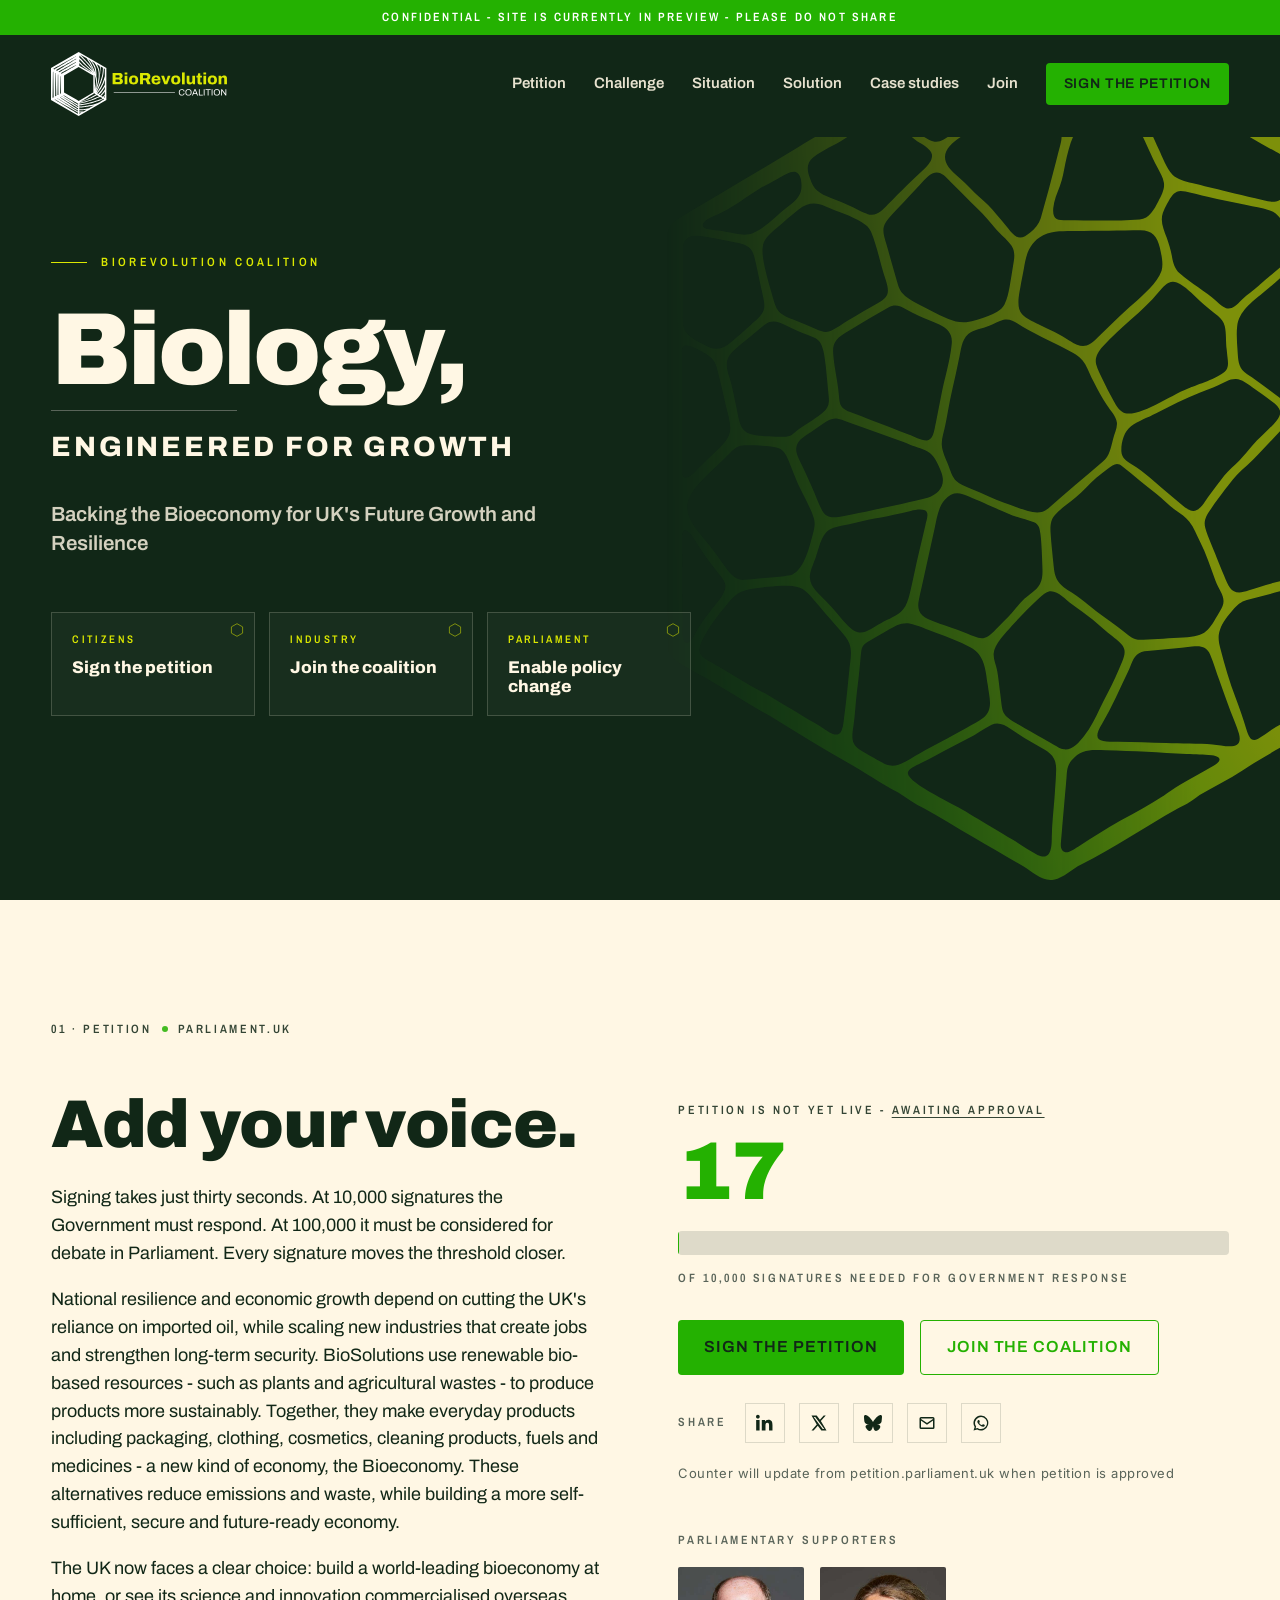
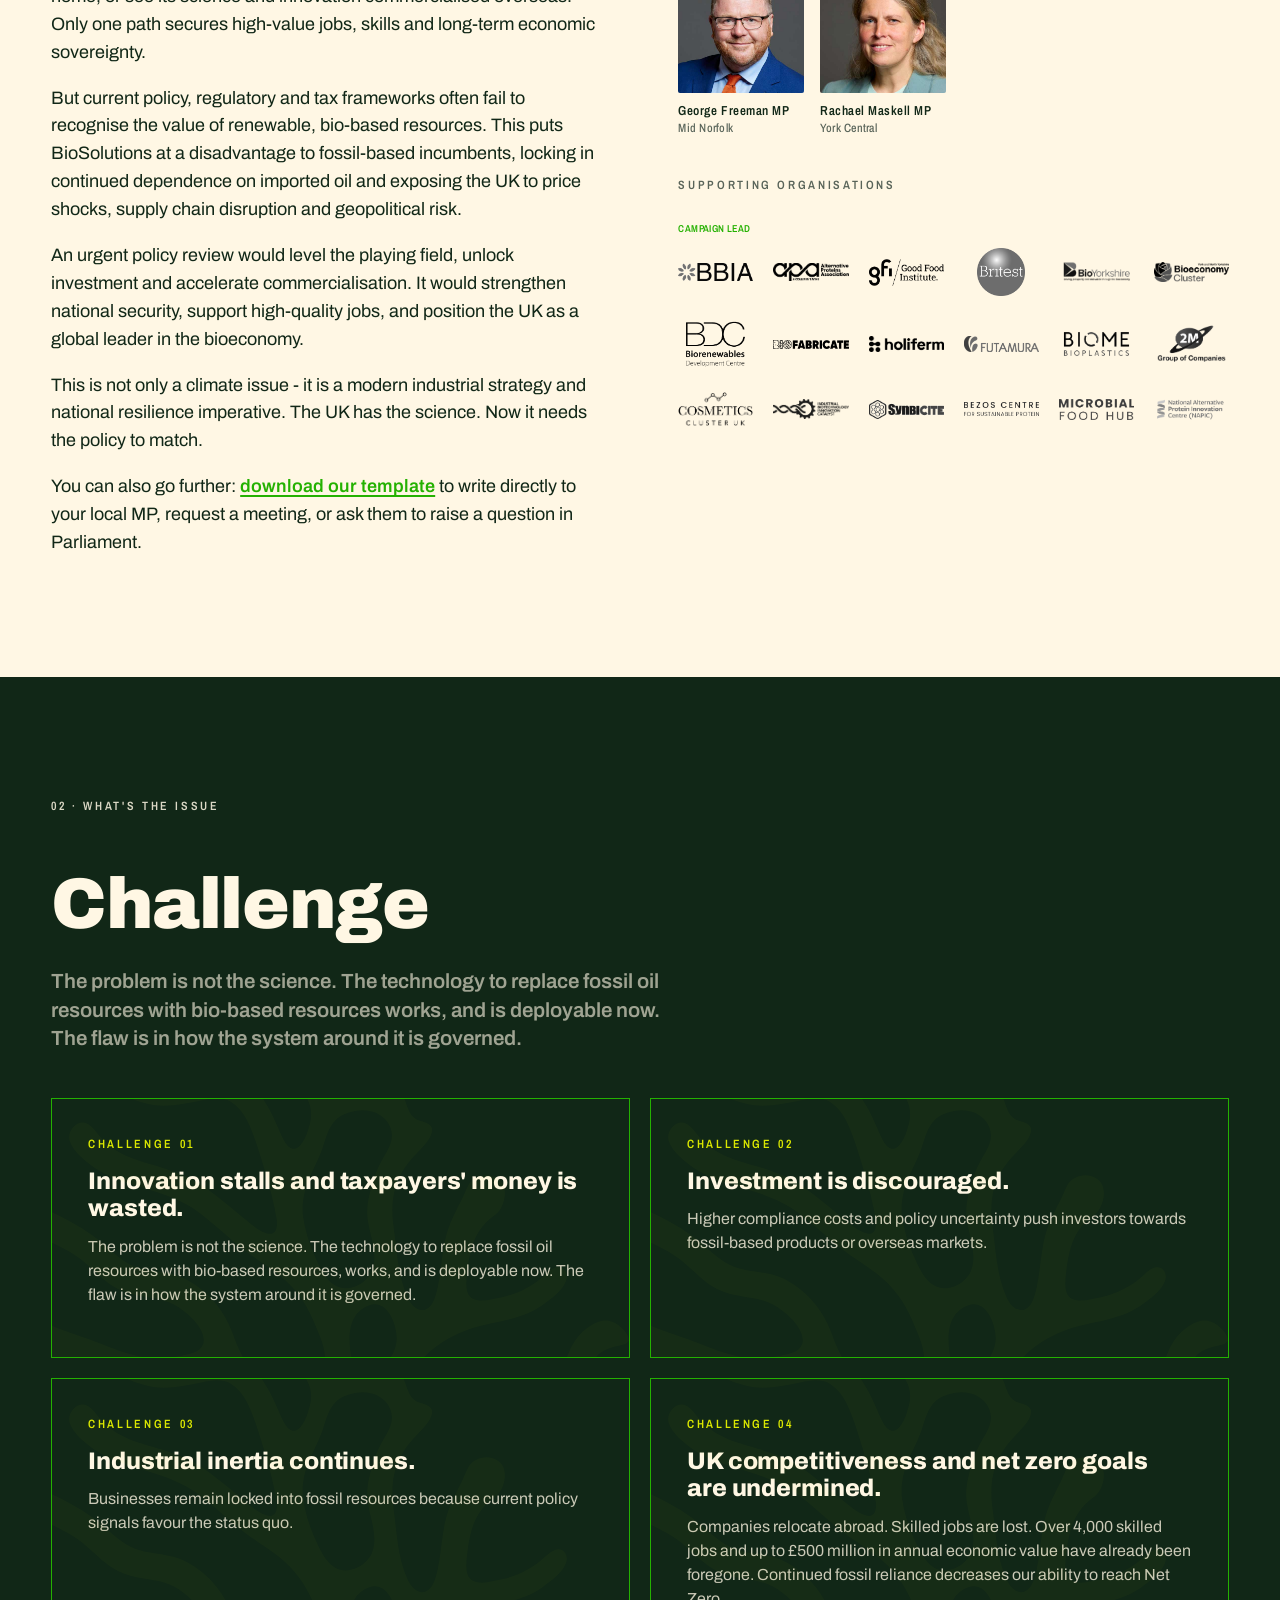
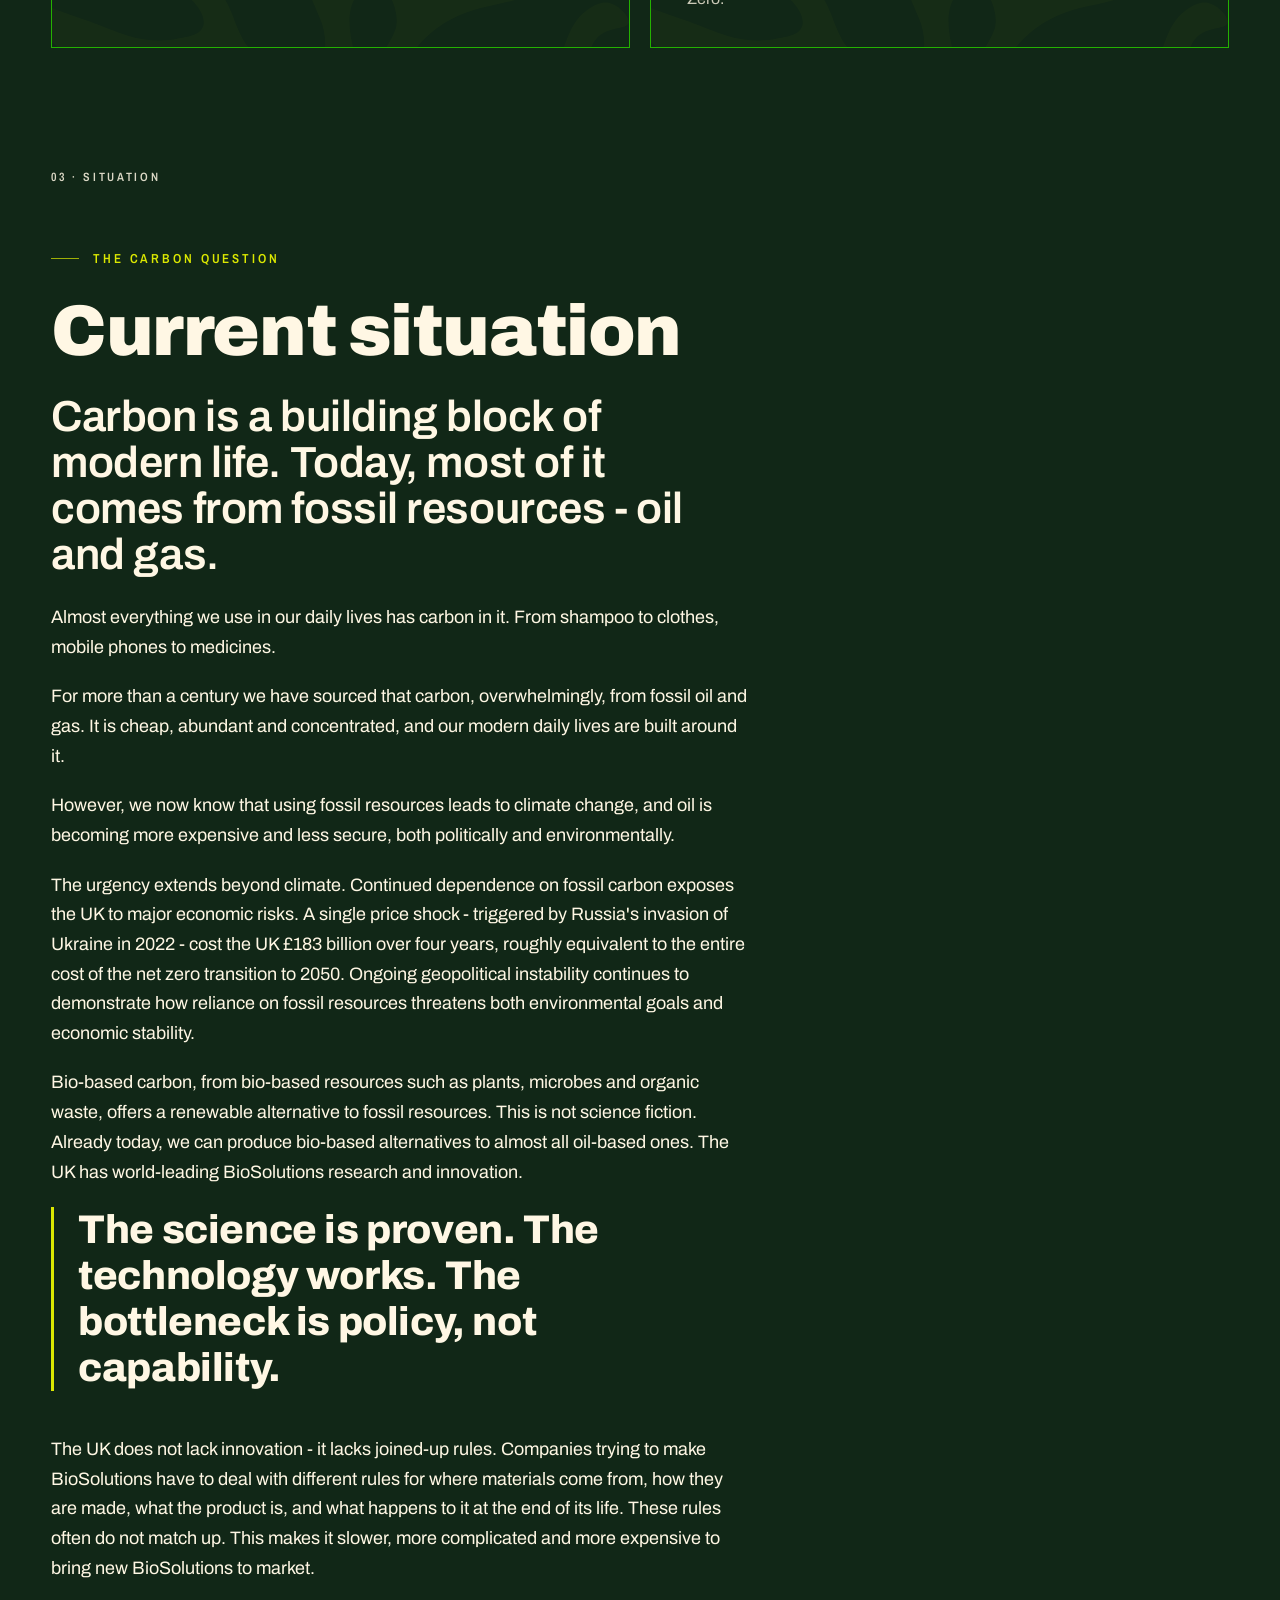
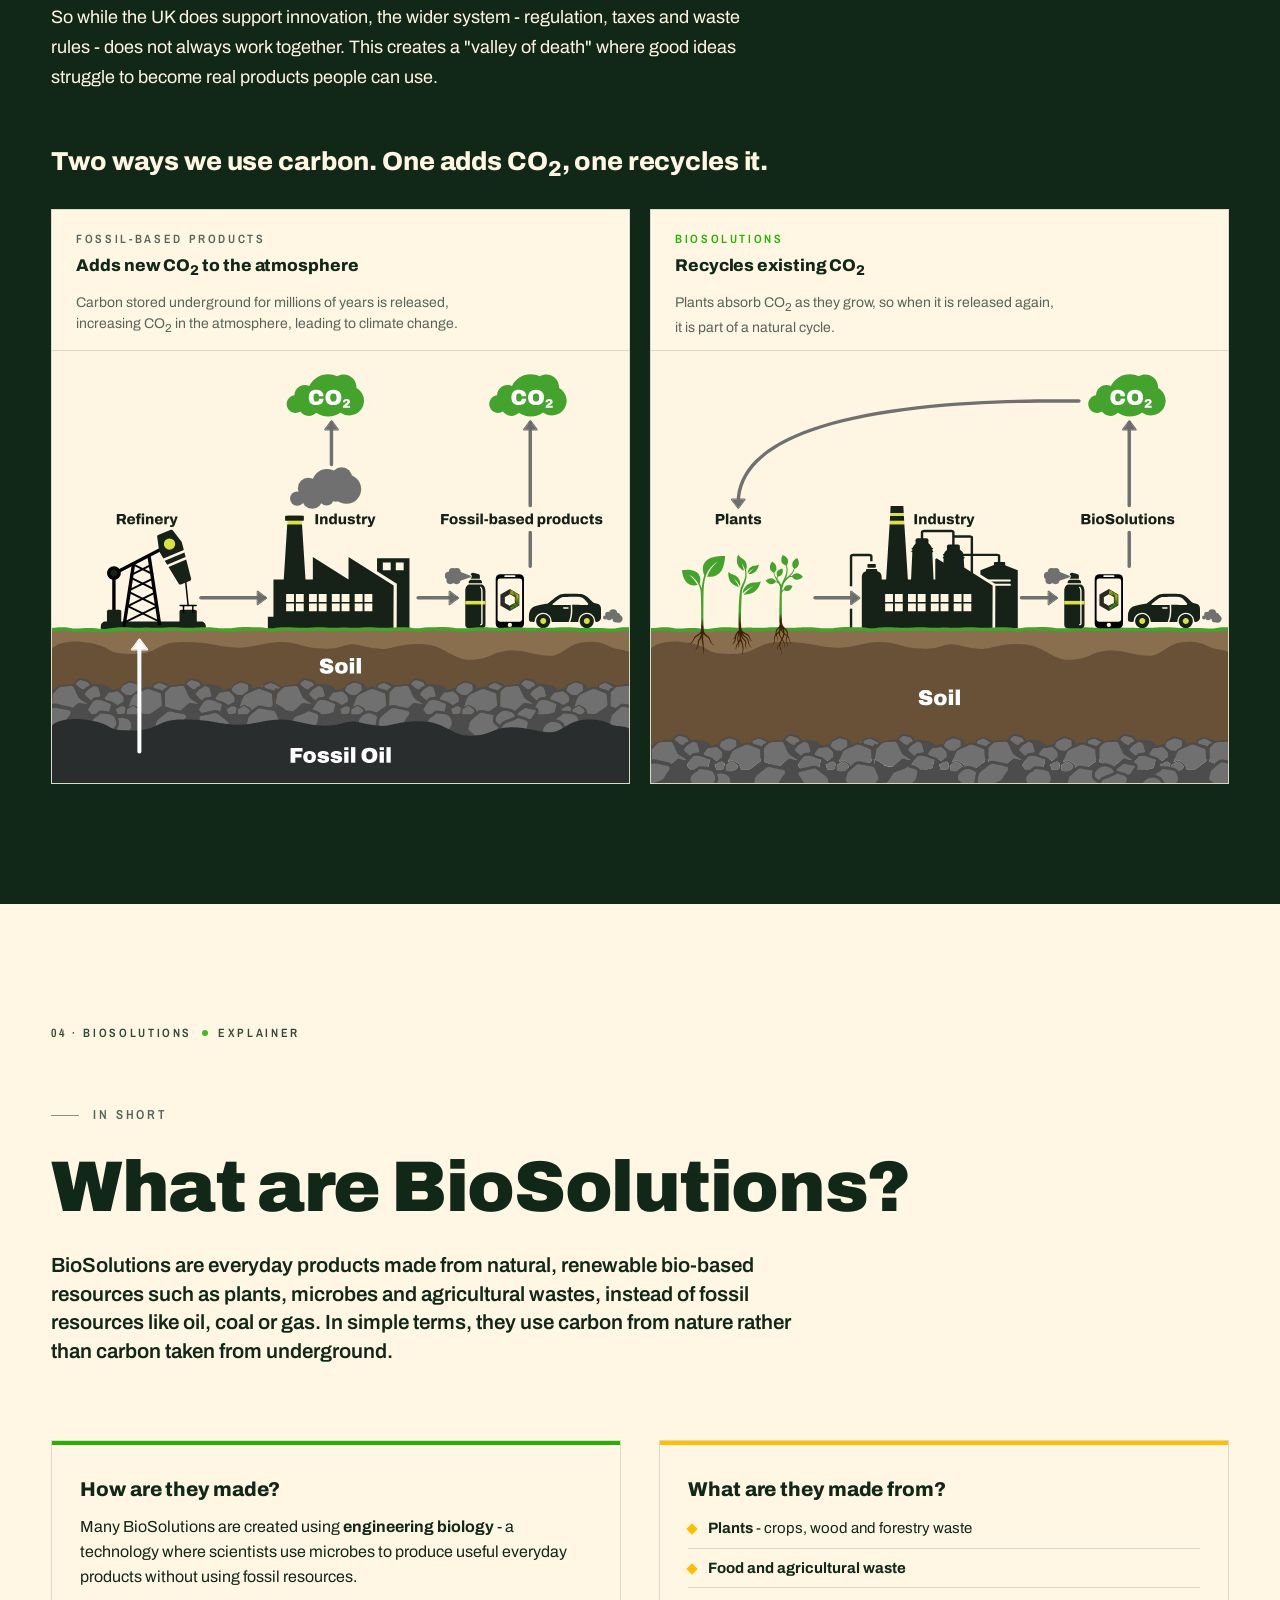
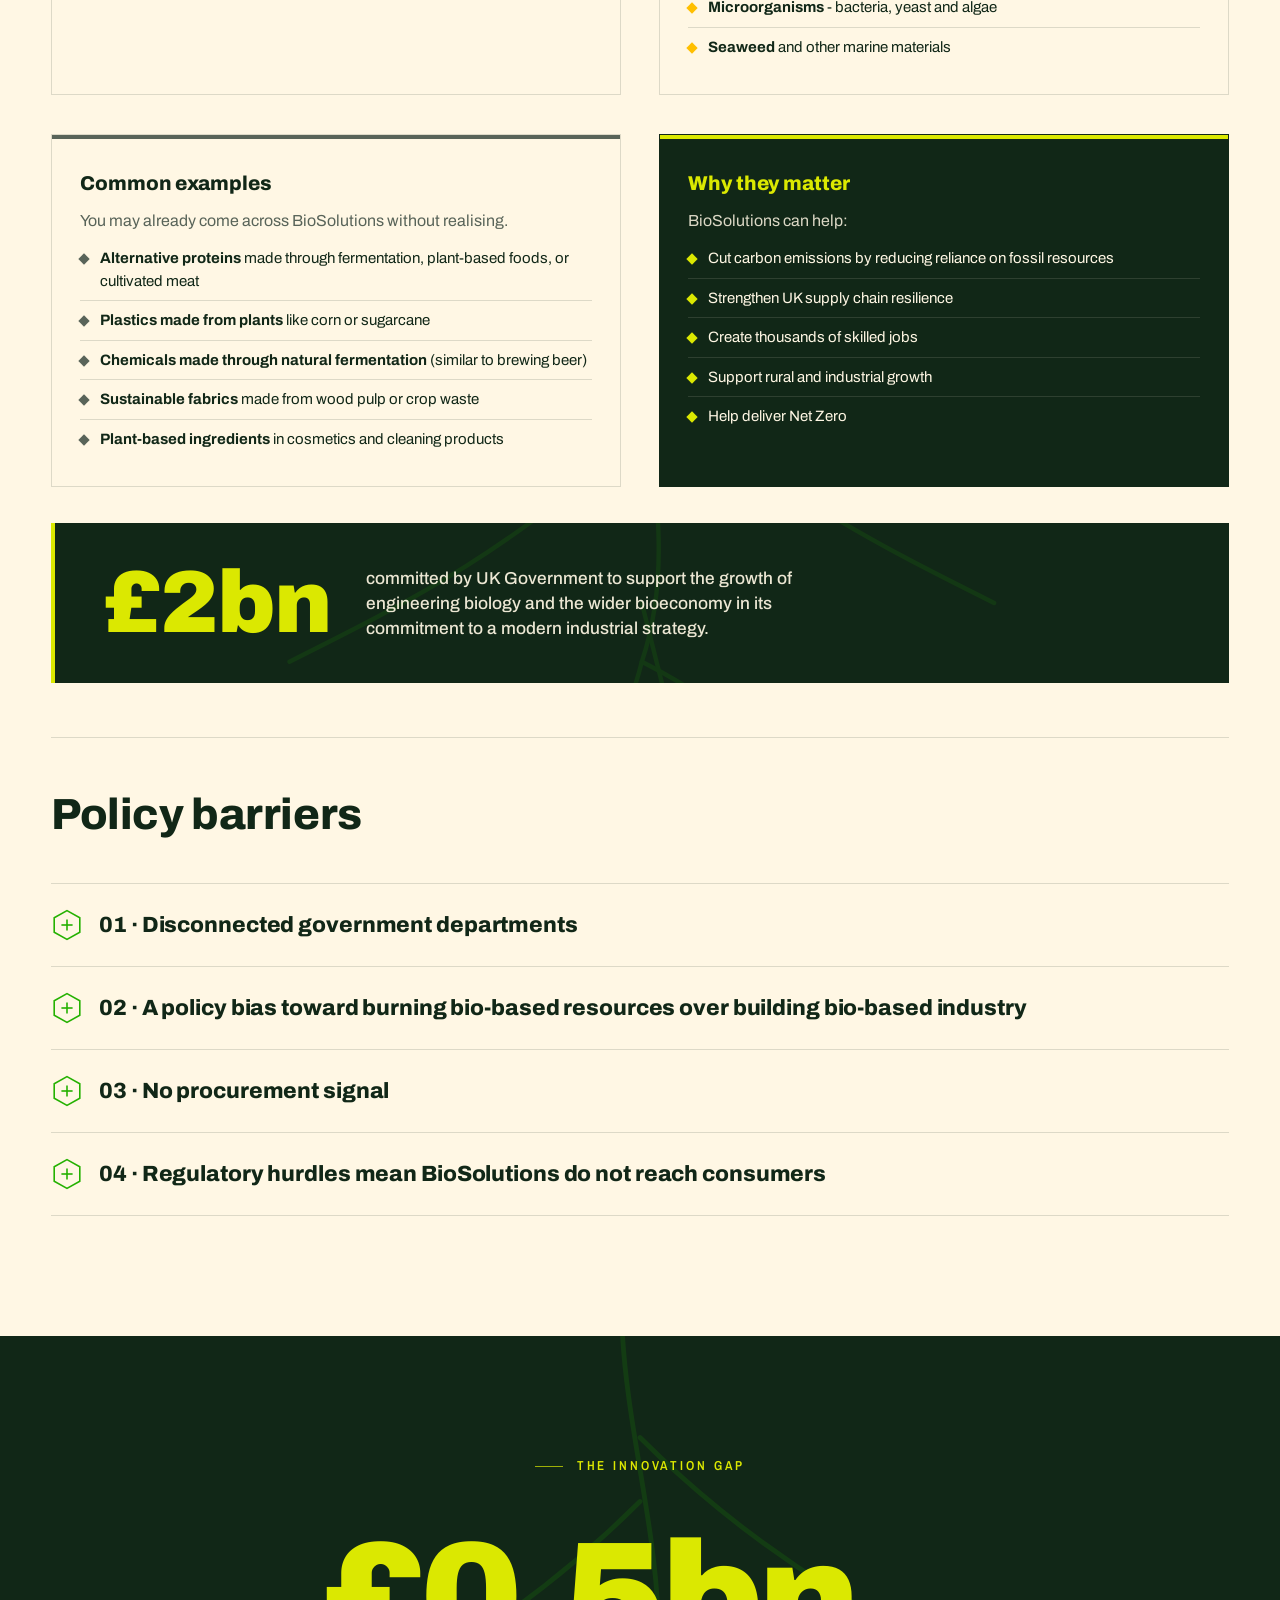
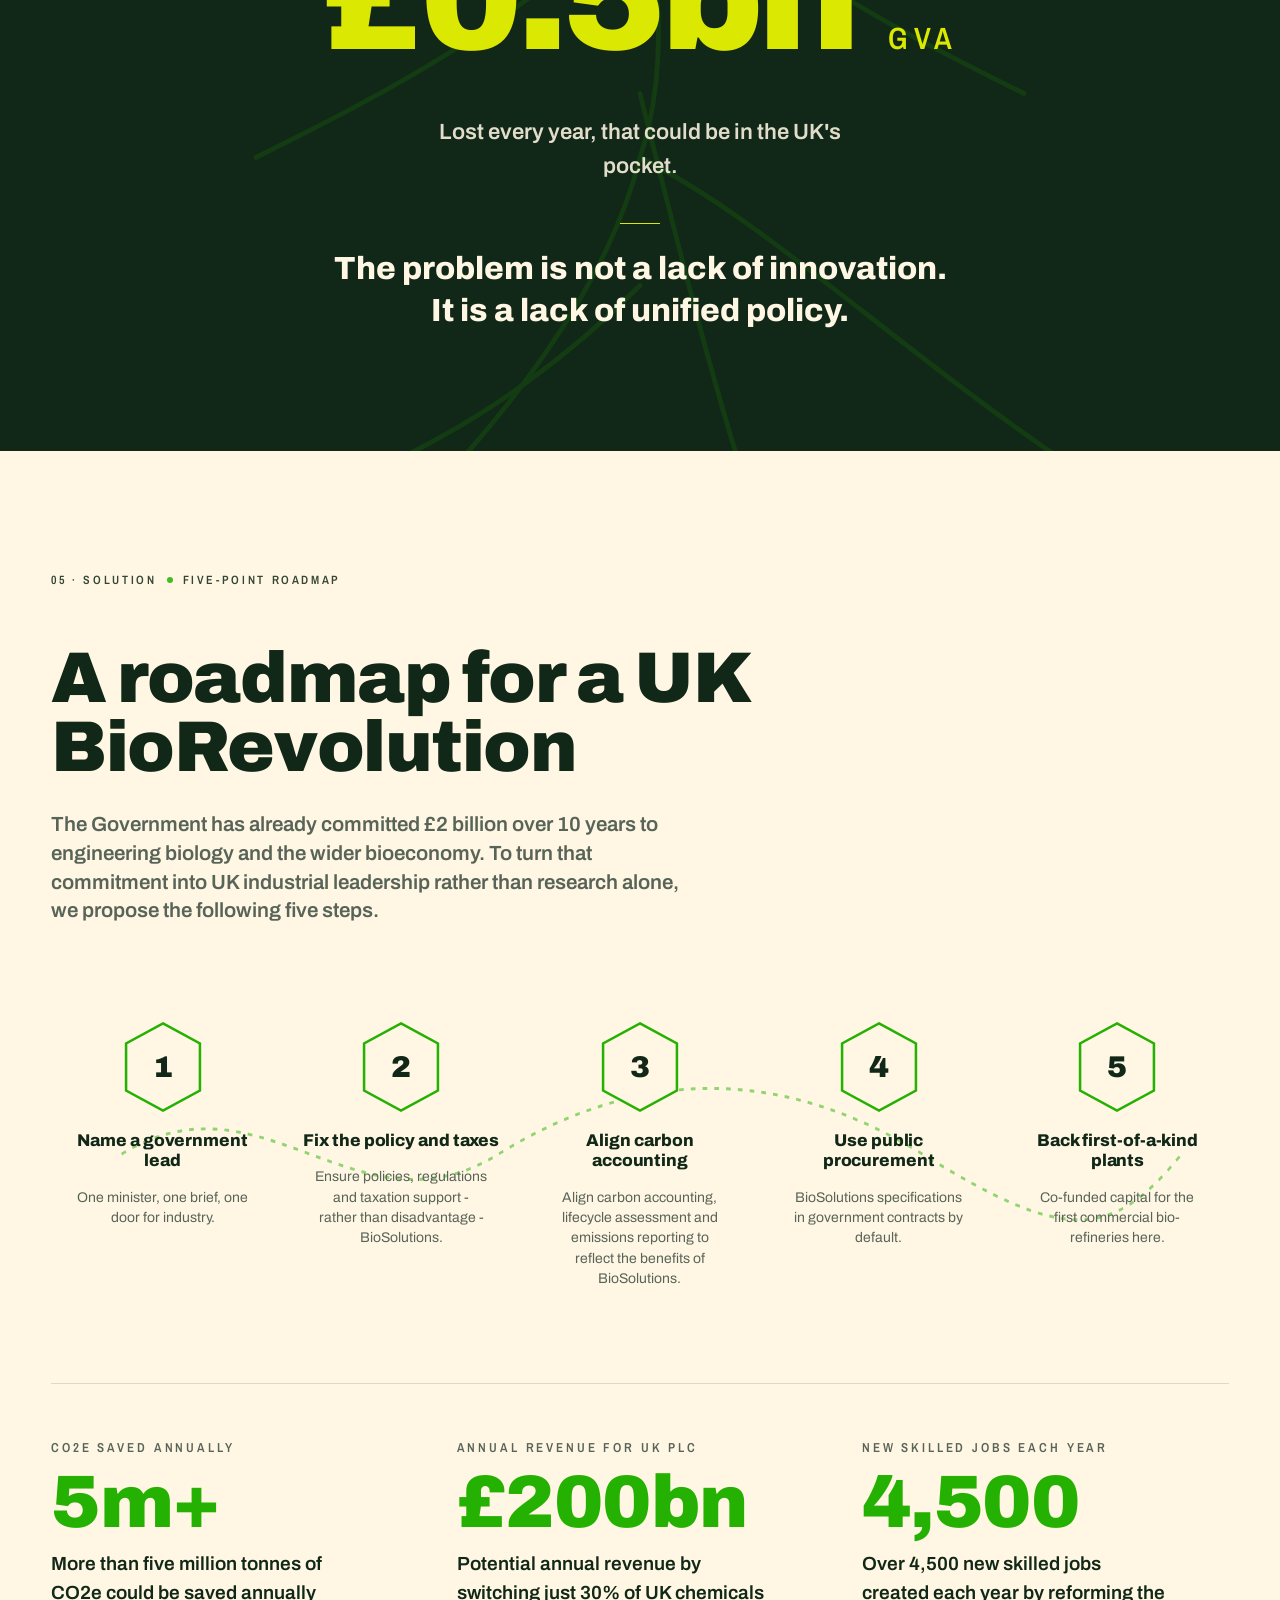
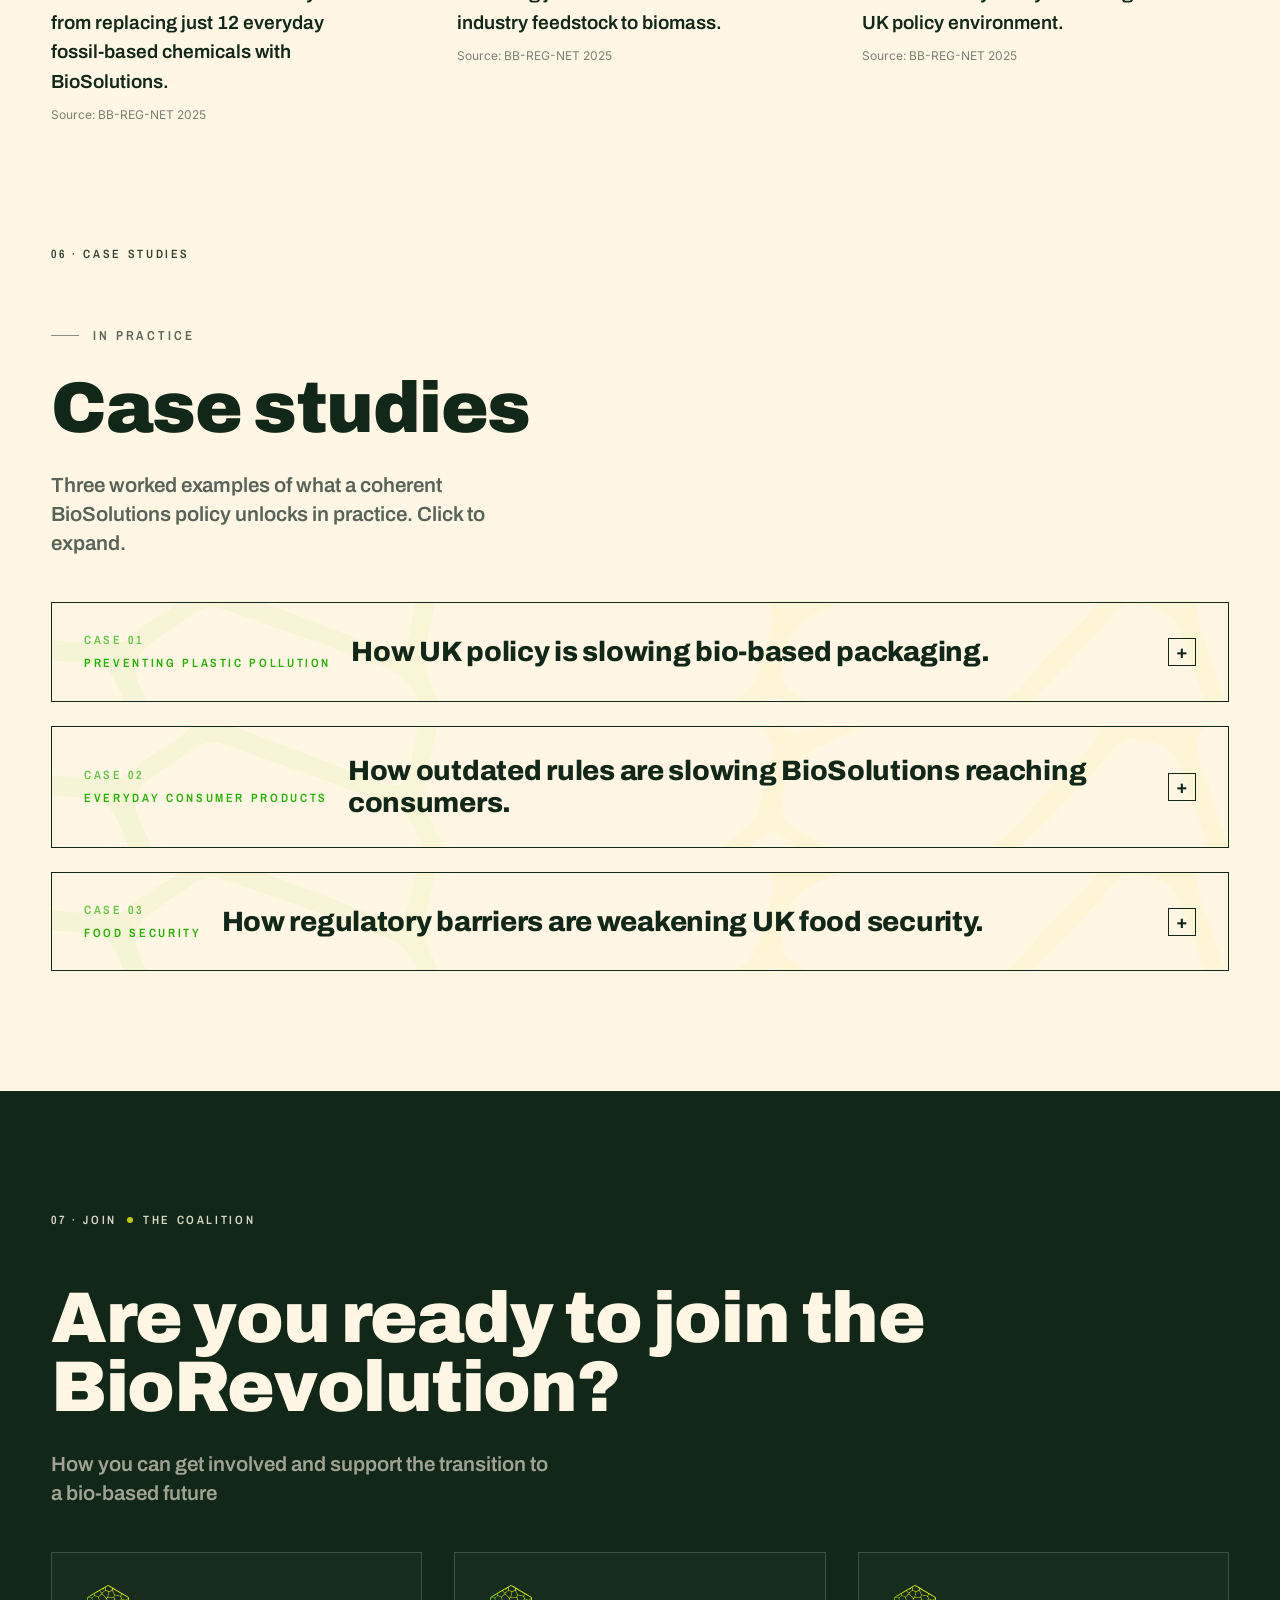
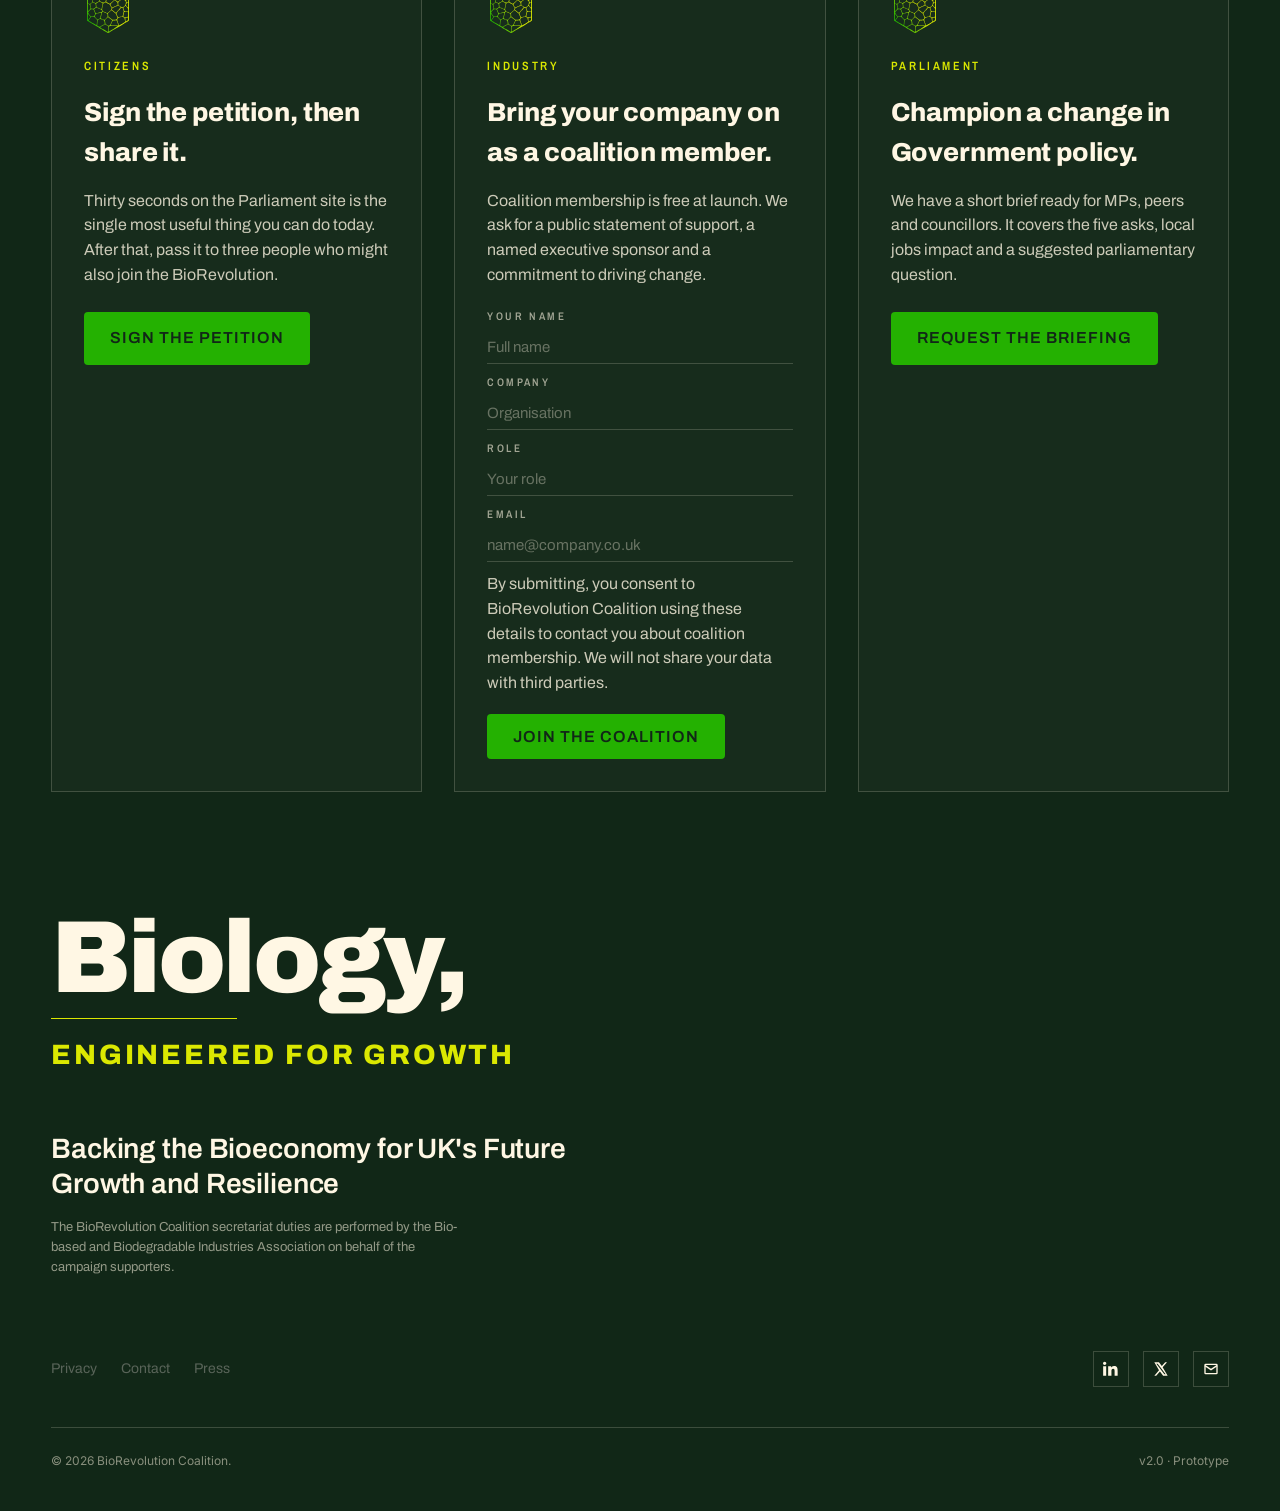
==== site/index.html @ 64ef055f "folder structure" ====
<!doctype html>
<html lang="en-GB">
<head>
  <meta charset="utf-8" />
  <meta name="viewport" content="width=device-width, initial-scale=1" />
  <title>BioRevolution Coalition — Biology, engineered for growth.</title>
  <meta name="description" content="Support the transition to bio-based carbon for the future economy. A coalition brief, and a UK parliamentary petition." />

  <!-- Open Graph (Facebook, LinkedIn, WhatsApp, iMessage, Slack) -->
  <meta property="og:type" content="website" />
  <meta property="og:site_name" content="BioRevolution Coalition" />
  <meta property="og:locale" content="en_GB" />
  <meta property="og:url" content="https://biorevolution.uk/" />
  <meta property="og:title" content="Back the UK BioRevolution" />
  <meta property="og:description" content="Sign the parliamentary petition. UK policy review to unlock bio-based growth, jobs and resilience." />
  <meta property="og:image" content="https://biorevolution.uk/Images/og/share-card.jpg?v=20260510" />
  <meta property="og:image:secure_url" content="https://biorevolution.uk/Images/og/share-card.jpg?v=20260510" />
  <meta property="og:image:type" content="image/jpeg" />
  <meta property="og:image:width" content="1200" />
  <meta property="og:image:height" content="630" />
  <meta property="og:image:alt" content="BioRevolution Coalition - sign the petition" />

  <!-- Twitter / X (still uses twitter: prefix) -->
  <meta name="twitter:card" content="summary_large_image" />
  <meta name="twitter:title" content="Back the UK BioRevolution" />
  <meta name="twitter:description" content="Sign the parliamentary petition. UK policy review to unlock bio-based growth." />
  <meta name="twitter:image" content="https://biorevolution.uk/Images/og/share-card.jpg?v=20260510" />
  <meta name="twitter:image:alt" content="BioRevolution Coalition - sign the petition" />

  <link rel="preconnect" href="https://fonts.googleapis.com">
  <link rel="preconnect" href="https://fonts.gstatic.com" crossorigin>
  <link href="https://fonts.googleapis.com/css2?family=Archivo:wght@400;600;800;900&family=Archivo+Narrow:wght@600&family=Inter:wght@400;500&display=swap" rel="stylesheet">

  <meta name="robots" content="noindex, nofollow, noarchive, nosnippet" />
  <link rel="stylesheet" href="styles.css?v=20260428d" />
</head>
<body>

<!-- Confidential banner -->
<div class="preview-banner" role="status">Confidential - site is currently in preview - please do not share</div>

<!-- =========================================================
     Sticky nav  (hidden on hero, solidifies past 80vh)
     ========================================================= -->
<nav class="site-nav" id="siteNav" aria-label="Primary">
  <a class="brand" href="#top">
    <img src="Images/BioRevolutions-white%20with%20yellow%20text.svg" alt="BioRevolution Coalition" />
  </a>
  <div class="links">
    <a href="#petition">Petition</a>
    <a href="#challenge">Challenge</a>
    <a href="#situation">Situation</a>
    <a href="#solution">Solution</a>
    <a href="#case-studies">Case studies</a>
    <a href="#join">Join</a>
    <a class="btn" href="#petition">Sign the petition</a>
  </div>
</nav>


<!-- =========================================================
     S1  HERO  (dark)
     ========================================================= -->
<section class="hero" id="top" aria-labelledby="heroStrap">
  <div class="hero-copy">
    <div class="eyebrow">BioRevolution Coalition</div>

    <!-- Strapline lockup (reserved treatment) -->
    <div class="lockup" id="heroStrap">
      <div class="one">Biology,</div>
      <div class="rule-line"></div>
      <div class="two-l">Engineered for growth</div>
    </div>

    <p class="deck">Backing the Bioeconomy for UK's Future Growth and Resilience</p>

    <!-- Three audience CTAs -->
    <div class="cta-audiences" role="list">
      <a href="#petition" role="listitem">
        <span class="who">Citizens</span>
        <span class="action">Sign the petition</span>
      </a>
      <a href="#join" role="listitem">
        <span class="who">Industry</span>
        <span class="action">Join the coalition</span>
      </a>
      <a href="#join" role="listitem">
        <span class="who">Parliament</span>
        <span class="action">Enable policy change</span>
      </a>
    </div>
  </div>

  <!-- Hero art: Organic Lattice -->
  <div class="hero-art" aria-hidden="true">
    <img src="Images/Organic-Lattice1.svg" alt="" />
  </div>

</section>


<!-- =========================================================
     S2  PETITION  (light)
     ========================================================= -->
<section class="bk light" id="petition" aria-labelledby="petitionH2">
  <div class="wrap">
    <div class="running">
      <span>01 · Petition<span class="dot"></span>Parliament.uk</span>
    </div>

    <div class="petition-grid">
      <div>
        <h2 class="h1" id="petitionH2">Add your voice.</h2>

        <div class="body">
          <p>Signing takes just thirty seconds. At 10,000 signatures the Government must respond. At 100,000 it must be considered for debate in Parliament. Every signature moves the threshold closer.</p>

          <p>National resilience and economic growth depend on cutting the UK's reliance on imported oil, while scaling new industries that create jobs and strengthen long-term security. BioSolutions use renewable bio-based resources - such as plants and agricultural wastes - to produce products more sustainably. Together, they make everyday products including packaging, clothing, cosmetics, cleaning products, fuels and medicines - a new kind of economy, the Bioeconomy. These alternatives reduce emissions and waste, while building a more self-sufficient, secure and future-ready economy.</p>

          <p>The UK now faces a clear choice: build a world-leading bioeconomy at home, or see its science and innovation commercialised overseas. Only one path secures high-value jobs, skills and long-term economic sovereignty.</p>

          <p>But current policy, regulatory and tax frameworks often fail to recognise the value of renewable, bio-based resources. This puts BioSolutions at a disadvantage to fossil-based incumbents, locking in continued dependence on imported oil and exposing the UK to price shocks, supply chain disruption and geopolitical risk.</p>

          <p>An urgent policy review would level the playing field, unlock investment and accelerate commercialisation. It would strengthen national security, support high-quality jobs, and position the UK as a global leader in the bioeconomy.</p>

          <p>This is not only a climate issue - it is a modern industrial strategy and national resilience imperative. The UK has the science. Now it needs the policy to match.</p>

          <p>You can also go further: <a class="text-link" href="#" aria-disabled="true">download our template</a> to write directly to your local MP, request a meeting, or ask them to raise a question in Parliament.</p>
        </div>
      </div>

      <div>
        <div class="progress" aria-label="Petition progress">
          <div class="petition-status">Petition is not yet live - <a href="https://petition.parliament.uk/petitions/767417/moderation-info" target="_blank" rel="noopener">awaiting approval</a></div>
          <div class="count" id="petitionCount">17</div>
          <div class="track"><div class="fill" id="petitionFill" style="width: 0.17%;"></div></div>
          <div class="cap">Of 10,000 signatures needed for government response</div>
        </div>

        <div class="btn-row" style="margin-top: 32px;">
          <a class="btn" href="https://petition.parliament.uk/petitions/767417" target="_blank" rel="noopener">Sign the petition</a>
          <a class="btn secondary" href="#join">Join the coalition</a>
        </div>

        <div class="share-strip" aria-label="Share">
          <span class="lbl">Share</span>

          <a href="https://www.linkedin.com/sharing/share-offsite/?url=https%3A%2F%2Fbiorevolution.uk%2F%3Fv%3D20260510" target="_blank" rel="noopener" aria-label="Share on LinkedIn">
            <svg viewBox="0 0 24 24" fill="currentColor" aria-hidden="true"><path d="M4.98 3.5C4.98 4.88 3.87 6 2.5 6S0 4.88 0 3.5 1.12 1 2.5 1s2.48 1.12 2.48 2.5zM.22 8h4.56v14H.22V8zm7.5 0h4.37v1.92h.06c.61-1.15 2.1-2.36 4.33-2.36 4.63 0 5.48 3.04 5.48 7v7.44h-4.56v-6.6c0-1.57-.03-3.6-2.2-3.6-2.2 0-2.54 1.72-2.54 3.49V22H7.72V8z"/></svg>
          </a>
          <a href="https://twitter.com/intent/tweet?text=I%27ve%20just%20signed%20the%20petition%20for%20the%20UK%20BioRevolution%20-%20takes%2030%20seconds.%20Please%20support%20the%20UK%27s%20green%20industrial%20economy%3A&url=https%3A%2F%2Fbiorevolution.uk%2F%3Fv%3D20260510&hashtags=BioRevolution" target="_blank" rel="noopener" aria-label="Share on X">
            <svg viewBox="0 0 24 24" fill="currentColor" aria-hidden="true"><path d="M18.244 2H21l-6.52 7.45L22 22h-6.82l-4.76-6.22L4.8 22H2l7-8 -7-12h6.92l4.29 5.66L18.244 2zM17 20h2L7 4H5l12 16z"/></svg>
          </a>
          <a href="https://bsky.app/intent/compose?text=I%27ve%20just%20signed%20the%20petition%20for%20the%20UK%20BioRevolution%20-%20takes%2030%20seconds.%20Please%20support%20the%20UK%27s%20green%20industrial%20economy%3A%20https%3A%2F%2Fbiorevolution.uk%2F%3Fv%3D20260510%20%23BioRevolution" target="_blank" rel="noopener" aria-label="Share on Bluesky">
            <svg viewBox="0 0 24 24" fill="currentColor" aria-hidden="true"><path d="M12 10.8c-1.087-2.114-4.046-6.053-6.798-7.995C2.566.944 1.561 1.266.902 1.565.139 1.908 0 3.08 0 3.768c0 .69.378 5.65.624 6.479.815 2.736 3.713 3.66 6.383 3.364-3.911.58-7.387 2.005-2.83 7.078 5.013 5.19 6.87-1.113 7.823-4.308.953 3.195 2.05 9.271 7.733 4.308 4.267-4.308 1.172-6.498-2.74-7.078 2.67.297 5.568-.628 6.383-3.364.246-.828.624-5.79.624-6.478 0-.69-.139-1.861-.902-2.206-.659-.298-1.664-.62-4.3 1.24C16.046 4.748 13.087 8.687 12 10.8Z"/></svg>
          </a>
          <a href="mailto:?subject=Please%20support%20the%20UK%20BioRevolution%20petition&body=I%27ve%20just%20signed%20a%20UK%20parliamentary%20petition%20calling%20for%20a%20policy%20review%20to%20unlock%20the%20bioeconomy.%20A%20coalition%20of%20bio-industry%20groups%20is%20behind%20it.%20Please%20support%20the%20UK%27s%20green%20industrial%20economy%3A%0A%0Ahttps%3A%2F%2Fbiorevolution.uk%2F%3Fv%3D20260510%0A%0AThanks." aria-label="Share by email">
            <svg viewBox="0 0 24 24" fill="none" stroke="currentColor" stroke-width="2" aria-hidden="true"><rect x="3" y="5" width="18" height="14" rx="1"/><path d="M3 7l9 6 9-6"/></svg>
          </a>
          <a href="https://wa.me/?text=I%27ve%20just%20signed%20this%20-%20takes%2030%20seconds.%20Please%20support%20the%20UK%27s%20green%20industrial%20economy%3A%20https%3A%2F%2Fbiorevolution.uk%2F%3Fv%3D20260510" target="_blank" rel="noopener" aria-label="Share on WhatsApp">
            <svg viewBox="0 0 24 24" fill="currentColor" aria-hidden="true"><path d="M12 2a10 10 0 00-8.46 15.3L2 22l4.85-1.27A10 10 0 1012 2zm0 18a8 8 0 01-4.08-1.12l-.29-.17-2.88.75.77-2.8-.19-.3A8 8 0 1112 20zm4.55-5.58c-.25-.12-1.47-.72-1.7-.8s-.4-.12-.56.13-.64.8-.79.97-.29.19-.54.06a6.5 6.5 0 01-1.92-1.19 7.22 7.22 0 01-1.33-1.66c-.14-.24 0-.37.11-.49s.25-.29.37-.43a1.72 1.72 0 00.24-.41.45.45 0 000-.43c-.06-.12-.56-1.35-.77-1.84s-.4-.42-.56-.43h-.47a.9.9 0 00-.65.3 2.74 2.74 0 00-.86 2.05 4.75 4.75 0 001 2.5 10.89 10.89 0 004.15 3.67 4.8 4.8 0 002.93.61 2.48 2.48 0 001.63-1.15 2.02 2.02 0 00.14-1.15c-.06-.1-.23-.17-.48-.29z"/></svg>
          </a>
        </div>

        <p class="caption" style="margin-top: 20px;">Counter will update from petition.parliament.uk when petition is approved <!-- PLACEHOLDER: prototype uses hard-coded value; wire to API in phase 4 --></p>

        <div class="supporters-block">
          <h3 class="supporters-title">Parliamentary Supporters</h3>
          <div class="supporter-grid">
            <div class="supporter-card">
              <div class="supporter-photo has-photo">
                <img src="Images/parliamentarians/George-Freeman.jpg" alt="George Freeman MP" />
              </div>
              <div class="supporter-name">George Freeman MP<span class="supporter-seat">Mid Norfolk</span></div>
            </div>
            <div class="supporter-card">
              <div class="supporter-photo has-photo">
                <img src="Images/parliamentarians/Rachael-Maskell.jpg" alt="Rachael Maskell MP" />
              </div>
              <div class="supporter-name">Rachael Maskell MP<span class="supporter-seat">York Central</span></div>
            </div>
          </div>
        </div>

        <div class="supporters-block">
          <h3 class="supporters-title">Supporting Organisations</h3>
          <div class="org-lead-tag">Campaign lead</div>
          <div class="org-grid">
            <div class="org-slot has-logo"><img src="Images/logos/mono-dark/BBIA-no-subtitle-greyscale.png" alt="BBIA" /></div>
            <div class="org-slot has-logo"><img src="Images/logos/mono-dark/APA-logo-black.png" alt="APA" /></div>
            <div class="org-slot has-logo"><img src="Images/logos/mono-dark/GFI-black-logo2.png" alt="GFI" /></div>
            <div class="org-slot has-logo"><img src="Images/logos/mono-dark/Britest%20logo%201410%20x%201410%20trans%20background.png" alt="Britest" /></div>
            <div class="org-slot has-logo"><img src="Images/logos/mono-dark/BioYorkshire%20Logo_Greyscale.png" alt="BioYorkshire" /></div>
            <div class="org-slot has-logo"><img src="Images/logos/mono-dark/Bioeconomy-logo=greyscale.png" alt="Bioeconomy" /></div>
            <div class="org-slot has-logo"><img src="Images/logos/mono-dark/bdc_logo_black_transparent.png" alt="Biorenewables Development Centre" /></div>
            <div class="org-slot has-logo"><img src="Images/logos/mono-dark/BIOFABRICATE%20Logo_black.png" alt="Biofabricate" /></div>
            <div class="org-slot has-logo"><img src="Images/logos/mono-dark/Holiferm-Logo-LCN-Landscape%20(1).png" alt="Holiferm" /></div>
            <div class="org-slot has-logo"><img src="Images/logos/mono-dark/Futamura%20greyscale%20logo.png" alt="Futamura" /></div>
            <div class="org-slot has-logo"><img src="Images/logos/mono-dark/biomebioplastics-logo-website.png" alt="Biome Bioplastics" /></div>
            <div class="org-slot has-logo"><img src="Images/logos/mono-dark/2M-GOC-Square-(Colour)@2x.png" alt="2M Group of Companies" /></div>
            <div class="org-slot has-logo"><img src="Images/logos/mono-dark/Cosmetics-Cluster-Uk-Logo-Black.png" alt="Cosmetics Cluster UK" /></div>
            <div class="org-slot has-logo"><img src="Images/logos/mono-dark/IBIC-Black(PNG).png" alt="IBIC" /></div>
            <div class="org-slot has-logo"><img src="Images/logos/mono-dark/Synbicite-Logo.png" alt="SynbiCITE" /></div>
            <div class="org-slot has-logo"><img src="Images/logos/mono-dark/Bezos.png" alt="Bezos Centre for Sustainable Protein" /></div>
            <div class="org-slot has-logo"><img src="Images/logos/mono-dark/MFH%20greyscale.png" alt="Materials for the Future Hub" /></div>
            <div class="org-slot has-logo"><img src="Images/logos/mono-dark/National%20Alternative%20Protein%20Innovation%20Centre.png" alt="National Alternative Protein Innovation Centre" /></div>
          </div>
        </div>
      </div>
    </div>
  </div>
</section>


<!-- =========================================================
     S3  CRITICAL FLAW  (dark)
     ========================================================= -->
<section class="bk dark" id="challenge" aria-labelledby="challengeH2">
  <div class="wrap">
    <div class="running">
      <span>02 · What's the issue</span>
    </div>

    <h2 class="h1" id="challengeH2">Challenge</h2>
    <p class="lead muted tight wider">The problem is not the science. The technology to replace fossil oil resources with bio-based resources works, and is deployable now. The flaw is in how the system around it is governed.</p>

    <div class="flaw-grid">
      <article class="hex-card organic">
        <div class="n">Challenge 01</div>
        <h4>Innovation stalls and taxpayers' money is wasted.</h4>
        <p>The problem is not the science. The technology to replace fossil oil resources with bio-based resources, works, and is deployable now. The flaw is in how the system around it is governed.</p>
      </article>
      <article class="hex-card organic">
        <div class="n">Challenge 02</div>
        <h4>Investment is discouraged.</h4>
        <p>Higher compliance costs and policy uncertainty push investors towards fossil-based products or overseas markets.</p>
      </article>
      <article class="hex-card organic">
        <div class="n">Challenge 03</div>
        <h4>Industrial inertia continues.</h4>
        <p>Businesses remain locked into fossil resources because current policy signals favour the status quo.</p>
      </article>
      <article class="hex-card organic">
        <div class="n">Challenge 04</div>
        <h4>UK competitiveness and net zero goals are undermined.</h4>
        <p>Companies relocate abroad. Skilled jobs are lost. Over 4,000 skilled jobs and up to £500 million in annual economic value have already been foregone. Continued fossil reliance decreases our ability to reach Net Zero.</p>
      </article>
    </div>
  </div>
</section>


<!-- =========================================================
     S4  THE PROBLEM  (light, long-read)
     ========================================================= -->
<section class="bk dark" id="situation" aria-labelledby="situationH2">
  <div class="wrap">
    <div class="running">
      <span>03 · Situation</span>
    </div>

    <span class="label">The carbon question</span>
    <h2 class="h1" id="situationH2">Current situation</h2>
    <h3 class="h2" style="font-weight: 600; max-width: 26ch;">Carbon is a building block of modern life. Today, most of it comes from fossil resources - oil and gas.</h3>

    <div class="problem-body">
      <p>Almost everything we use in our daily lives has carbon in it. From shampoo to clothes, mobile phones to medicines.</p>

      <p>For more than a century we have sourced that carbon, overwhelmingly, from fossil oil and gas. It is cheap, abundant and concentrated, and our modern daily lives are built around it.</p>

      <p>However, we now know that using fossil resources leads to climate change, and oil is becoming more expensive and less secure, both politically and environmentally.</p>

      <p>The urgency extends beyond climate. Continued dependence on fossil carbon exposes the UK to major economic risks. A single price shock - triggered by Russia's invasion of Ukraine in 2022 - cost the UK £183 billion over four years, roughly equivalent to the entire cost of the net zero transition to 2050. Ongoing geopolitical instability continues to demonstrate how reliance on fossil resources threatens both environmental goals and economic stability.</p>

      <p>Bio-based carbon, from bio-based resources such as plants, microbes and organic waste, offers a renewable alternative to fossil resources. This is not science fiction. Already today, we can produce bio-based alternatives to almost all oil-based ones. The UK has world-leading BioSolutions research and innovation.</p>

      <p class="pull-quote">The science is proven. The technology works. The bottleneck is policy, not capability.</p>

      <p>The UK does not lack innovation - it lacks joined-up rules. Companies trying to make BioSolutions have to deal with different rules for where materials come from, how they are made, what the product is, and what happens to it at the end of its life. These rules often do not match up. This makes it slower, more complicated and more expensive to bring new BioSolutions to market.</p>

      <p>So while the UK does support innovation, the wider system - regulation, taxes and waste rules - does not always work together. This creates a "valley of death" where good ideas struggle to become real products people can use.</p>
    </div>

    <!-- Two Ways We Use Carbon: One Adds CO2, One Recycles It (per Jen's concept) -->
    <figure class="carbon-compare">
      <figcaption class="carbon-compare-title">Two ways we use carbon. One adds CO<sub>2</sub>, one recycles it.</figcaption>

      <div class="carbon-compare-grid">

        <!-- LEFT: Fossil-based products = adds new CO2 -->
        <div class="carbon-side fossil">
          <div class="carbon-side-head">
            <div class="carbon-side-tag">Fossil-based products</div>
            <div class="carbon-side-sub">Adds new CO<sub>2</sub> to the atmosphere</div>
            <p class="carbon-side-cap">Carbon stored underground for millions of years is released, increasing CO<sub>2</sub> in the atmosphere, leading to climate change.</p>
          </div>

          <img class="carbon-side-svg" src="Images/Fossil fuel.svg" alt="Fossil-based carbon system: oil refinery extracts fossil oil, feeds an industrial factory producing fossil-based consumer products, with CO2 emitted to the atmosphere at each stage." />
        </div>

        <!-- RIGHT: BioSolutions = recycles existing CO2 -->
        <div class="carbon-side bio">
          <div class="carbon-side-head">
            <div class="carbon-side-tag">BioSolutions</div>
            <div class="carbon-side-sub">Recycles existing CO<sub>2</sub></div>
            <p class="carbon-side-cap">Plants absorb CO<sub>2</sub> as they grow, so when it is released again, it is part of a natural cycle.</p>
          </div>

          <img class="carbon-side-svg" src="Images/Bio fuel.svg" alt="Bio-based carbon system: plants absorb CO2 as they grow, are turned into BioSolutions by industry, and CO2 released returns to plants in a closed natural cycle." />
        </div>

      </div>
    </figure>

  </div>
</section>


<!-- =========================================================
     S4.5  WHAT ARE BIOSOLUTIONS?  (light, explainer)
     ========================================================= -->
<section class="bk light" id="biosolutions" aria-labelledby="biosolH2">
  <div class="wrap">
    <div class="running">
      <span>04 · BioSolutions<span class="dot"></span>Explainer</span>
    </div>

    <span class="label">In short</span>
    <h2 class="h1" id="biosolH2">What are BioSolutions?</h2>
    <p class="lead tight widest">BioSolutions are everyday products made from natural, renewable bio-based resources such as plants, microbes and agricultural wastes, instead of fossil resources like oil, coal or gas. In simple terms, they use carbon from nature rather than carbon taken from underground.</p>

    <div class="biosol-grid pad-t">

      <div class="biosol-block accent-leaf">
        <h3 class="h3">How are they made?</h3>
        <p>Many BioSolutions are created using <strong>engineering biology</strong> - a technology where scientists use microbes to produce useful everyday products without using fossil resources.</p>
      </div>

      <div class="biosol-block accent-amber">
        <h3 class="h3">What are they made from?</h3>
        <ul class="biosol-list">
          <li><strong>Plants</strong> - crops, wood and forestry waste</li>
          <li><strong>Food and agricultural waste</strong></li>
          <li><strong>Microorganisms</strong> - bacteria, yeast and algae</li>
          <li><strong>Seaweed</strong> and other marine materials</li>
        </ul>
      </div>

      <div class="biosol-block accent-sage">
        <h3 class="h3">Common examples</h3>
        <p class="muted small" style="margin-bottom: 12px;">You may already come across BioSolutions without realising.</p>
        <ul class="biosol-list">
          <li><strong>Alternative proteins</strong> made through fermentation, plant-based foods, or cultivated meat</li>
          <li><strong>Plastics made from plants</strong> like corn or sugarcane</li>
          <li><strong>Chemicals made through natural fermentation</strong> (similar to brewing beer)</li>
          <li><strong>Sustainable fabrics</strong> made from wood pulp or crop waste</li>
          <li><strong>Plant-based ingredients</strong> in cosmetics and cleaning products</li>
        </ul>
      </div>

      <div class="biosol-block accent-ink">
        <h3 class="h3">Why they matter</h3>
        <p class="small" style="margin-bottom: 12px; opacity: .85;">BioSolutions can help:</p>
        <ul class="biosol-list">
          <li>Cut carbon emissions by reducing reliance on fossil resources</li>
          <li>Strengthen UK supply chain resilience</li>
          <li>Create thousands of skilled jobs</li>
          <li>Support rural and industrial growth</li>
          <li>Help deliver Net Zero</li>
        </ul>
      </div>

    </div>

    <aside class="biosol-feature" aria-label="UK Government commitment">
      <span class="biosol-feature-num">£2bn</span>
      <span class="biosol-feature-desc">committed by UK Government to support the growth of engineering biology and the wider bioeconomy in its commitment to a modern industrial strategy.</span>
    </aside>

    <hr class="rule" />

    <h3 class="h2">Policy barriers</h3>

    <div class="accordion">
      <details>
        <summary>
          <span class="hex" aria-hidden="true">
            <svg viewBox="0 0 40 40"><polygon points="20,2 36,11 36,29 20,38 4,29 4,11" fill="none" stroke="#24B101" stroke-width="2"/><line x1="20" y1="13" x2="20" y2="27" stroke="#24B101" stroke-width="2" class="hex-plus-v"/><line x1="13" y1="20" x2="27" y2="20" stroke="#24B101" stroke-width="2"/></svg>
          </span>
          <span>01 · Disconnected government departments</span>
        </summary>
        <div class="answer">
          Carbon policy is currently spread across multiple government departments. On the one hand, the Department for Science, Innovation and Technology (DSIT) uses taxpayers' money to heavily fund BioSolutions research and innovation. On the other, HM Treasury and the Department for Environment, Food and Rural Affairs (Defra) apply taxes and regulatory frameworks that heavily penalise BioSolutions.
        </div>
      </details>
      <details>
        <summary>
          <span class="hex" aria-hidden="true">
            <svg viewBox="0 0 40 40"><polygon points="20,2 36,11 36,29 20,38 4,29 4,11" fill="none" stroke="#24B101" stroke-width="2"/><line x1="20" y1="13" x2="20" y2="27" stroke="#24B101" stroke-width="2" class="hex-plus-v"/><line x1="13" y1="20" x2="27" y2="20" stroke="#24B101" stroke-width="2"/></svg>
          </span>
          <span>02 · A policy bias toward burning bio-based resources over building bio-based industry</span>
        </summary>
        <div class="answer">
          UK biomass policy, which determines the way we use our bio-based resources, currently strongly favours their use for bioenergy - often prioritising combustion for heat and power over higher-value applications in materials, chemicals and manufacturing.
        </div>
      </details>
      <details>
        <summary>
          <span class="hex" aria-hidden="true">
            <svg viewBox="0 0 40 40"><polygon points="20,2 36,11 36,29 20,38 4,29 4,11" fill="none" stroke="#24B101" stroke-width="2"/><line x1="20" y1="13" x2="20" y2="27" stroke="#24B101" stroke-width="2" class="hex-plus-v"/><line x1="13" y1="20" x2="27" y2="20" stroke="#24B101" stroke-width="2"/></svg>
          </span>
          <span>03 · No procurement signal</span>
        </summary>
        <div class="answer">
          Government contracts - through for example the NHS - still do not routinely ask for BioSolutions, even when they could. Public procurement is one of the quickest and most cost-effective ways to create early markets, but right now that opportunity is largely being missed.
        </div>
      </details>
      <details>
        <summary>
          <span class="hex" aria-hidden="true">
            <svg viewBox="0 0 40 40"><polygon points="20,2 36,11 36,29 20,38 4,29 4,11" fill="none" stroke="#24B101" stroke-width="2"/><line x1="20" y1="13" x2="20" y2="27" stroke="#24B101" stroke-width="2" class="hex-plus-v"/><line x1="13" y1="20" x2="27" y2="20" stroke="#24B101" stroke-width="2"/></svg>
          </span>
          <span>04 · Regulatory hurdles mean BioSolutions do not reach consumers</span>
        </summary>
        <div class="answer">
          The Government's elongated regulatory system means it is often twice as costly, and takes significantly longer, for BioSolutions to gain market approval compared to fossil-based products - discouraging innovation and economic growth.
        </div>
      </details>
    </div>
  </div>
</section>


<!-- =========================================================
     S5  INNOVATION GAP  (dark, full-bleed)
     ========================================================= -->
<section class="gap-section" id="gap" aria-labelledby="gapH2">
  <div class="myc-bg" aria-hidden="true"></div>
  <div class="wrap">
    <span class="label" id="gapH2">The innovation gap</span>
    <div class="gap-stat">£0.5bn<span class="gap-stat-unit">GVA</span></div>
    <p class="gap-subline">Lost every year, that could be in the UK's pocket.</p>
    <blockquote class="gap-quote">
      The problem is not a lack of innovation.<br />It is a lack of unified policy.
    </blockquote>
  </div>
</section>


<!-- =========================================================
     S6  THE SOLUTION  (light, roadmap)
     ========================================================= -->
<section class="bk light" id="solution" aria-labelledby="solutionH2">
  <div class="wrap">
    <div class="running">
      <span>05 · Solution<span class="dot"></span>Five-point roadmap</span>
    </div>

    <h2 class="h1" id="solutionH2">A roadmap for a UK BioRevolution</h2>
    <p class="lead muted tight wider">The Government has already committed £2 billion over 10 years to engineering biology and the wider bioeconomy. To turn that commitment into UK industrial leadership rather than research alone, we propose the following five steps.</p>

    <div class="roadmap">
      <!-- Static path underlay; phase 4 will animate with GSAP DrawSVG -->
      <svg class="roadmap-svg" viewBox="0 0 1000 240" preserveAspectRatio="none" aria-hidden="true">
        <path d="M 60 120 C 180 60, 260 180, 380 120 S 620 60, 740 120 S 900 180, 960 120"
              stroke="#24B101" stroke-width="2" stroke-dasharray="4 6" fill="none" opacity=".5"/>
      </svg>

      <div class="nodes">
        <div class="roadmap-node">
          <div class="hex-num">1</div>
          <h4>Name a government lead</h4>
          <p>One minister, one brief, one door for industry.</p>
        </div>
        <div class="roadmap-node">
          <div class="hex-num">2</div>
          <h4>Fix the policy and taxes</h4>
          <p>Ensure policies, regulations and taxation support - rather than disadvantage - BioSolutions.</p>
        </div>
        <div class="roadmap-node">
          <div class="hex-num">3</div>
          <h4>Align carbon accounting</h4>
          <p>Align carbon accounting, lifecycle assessment and emissions reporting to reflect the benefits of BioSolutions.</p>
        </div>
        <div class="roadmap-node">
          <div class="hex-num">4</div>
          <h4>Use public procurement</h4>
          <p>BioSolutions specifications in government contracts by default.</p>
        </div>
        <div class="roadmap-node">
          <div class="hex-num">5</div>
          <h4>Back first-of-a-kind plants</h4>
          <p>Co-funded capital for the first commercial bio-refineries here.</p>
        </div>
      </div>
    </div>

    <hr class="rule" />

    <div class="solution-stats">
      <div class="stat">
        <span class="lbl">CO2e saved annually</span>
        <span class="num">5m+</span>
        <span class="desc">More than five million tonnes of CO2e could be saved annually from replacing just 12 everyday fossil-based chemicals with BioSolutions.</span>
        <span class="src">Source: BB-REG-NET 2025</span>
      </div>
      <div class="stat">
        <span class="lbl">Annual revenue for UK Plc</span>
        <span class="num">£200bn</span>
        <span class="desc">Potential annual revenue by switching just 30% of UK chemicals industry feedstock to biomass.</span>
        <span class="src">Source: BB-REG-NET 2025</span>
      </div>
      <div class="stat">
        <span class="lbl">New skilled jobs each year</span>
        <span class="num">4,500</span>
        <span class="desc">Over 4,500 new skilled jobs created each year by reforming the UK policy environment.</span>
        <span class="src">Source: BB-REG-NET 2025</span>
      </div>
    </div>
  </div>
</section>


<!-- =========================================================
     S7  CASE STUDIES  (light)
     ========================================================= -->
<section class="bk light" id="case-studies" aria-labelledby="caseH2">
  <div class="wrap">
    <div class="running">
      <span>06 · Case studies</span>
    </div>

    <span class="label">In practice</span>
    <h2 class="h1" id="caseH2">Case studies</h2>
    <p class="lead muted tight">Three worked examples of what a coherent BioSolutions policy unlocks in practice. Click to expand.</p>

    <div class="case-list">

      <details class="case voronoi">
        <summary>
          <span class="tag"><span class="tag-n">Case 01</span><span class="tag-lbl">Preventing plastic pollution</span></span>
          <h3>How UK policy is slowing bio-based packaging.</h3>
          <span class="chev" aria-hidden="true">+</span>
        </summary>
        <div class="case-body">
          <h4>The problem</h4>
          <p>The UK produces about <strong>12 million tonnes of packaging waste each year</strong>, and nearly half of plastic packaging still is not recycled. Much of it is burned, releasing <strong>millions of tonnes of carbon emissions</strong>. Recycling works especially poorly for things like plastic films and small items, meaning a large share still ends up as waste. This creates a strong need for <strong>new, more sustainable packaging materials</strong>.</p>

          <h4>The opportunity</h4>
          <p>The UK Government has already recognised this. It has invested <strong>hundreds of millions of pounds</strong> into developing bio-based materials made from things like plants, seaweed and waste biomass. This sector could grow into a <strong>£4.2 billion industry</strong>, creating <strong>tens of thousands of skilled jobs</strong> while helping cut emissions.</p>

          <h4>What is going wrong</h4>
          <p>Innovation is happening - but policy is getting in the way. New bio-based packaging is more expensive to produce right now. Instead of helping it compete, current rules can actually make it <em>even harder</em> to adopt.</p>

          <h4>Where policy creates barriers</h4>
          <dl class="case-dl">
            <dt>Bio-based materials labelled "hard to recycle"</dt>
            <dd>Many bio-based options are not designed for traditional recycling. But because policy focuses heavily on recyclability, they are penalised with higher costs.</dd>
            <dt>Taxes favour fossil plastics</dt>
            <dd>The UK's Plastic Packaging Tax treats bio-based plastics the same as fossil-based plastics. Meanwhile, fossil plastics with recycled content can avoid the tax - making them cheaper. In reality this means that bio-based plastics are actually subsidising fossil-based ones.</dd>
          </dl>

          <h4>Real-world impact</h4>
          <p>This misalignment is already having consequences: <strong>thousands of skilled jobs lost</strong>, hundreds of millions in economic value foregone each year, and companies relocating investment overseas.</p>
        </div>
      </details>

      <details class="case mycelium">
        <summary>
          <span class="tag"><span class="tag-n">Case 02</span><span class="tag-lbl">Everyday consumer products</span></span>
          <h3>How outdated rules are slowing BioSolutions reaching consumers.</h3>
          <span class="chev" aria-hidden="true">+</span>
        </summary>
        <div class="case-body">
          <h4>The ambition</h4>
          <p>The UK wants to become a global leader in cutting-edge industries by 2035, including <strong>engineering biology</strong> to create BioSolutions. This fast-growing sector could be worth <strong>trillions globally</strong>, and the UK has committed <strong>£2 billion in research funding</strong> to support it.</p>

          <h4>The problem</h4>
          <p>Despite this ambition, the UK's regulatory system has not kept up. Many of the rules used to approve new materials and chemicals were designed for <strong>traditional fossil-based products</strong>, not modern BioSolutions. As a result, these alternatives face <strong>more complex, slower and more expensive approval processes</strong>.</p>

          <h4>What bio-based companies need</h4>
          <ul class="case-bullets">
            <li>Clear and predictable approval processes</li>
            <li>Fair, risk-based data requirements</li>
            <li>Incentives that reward sustainability</li>
          </ul>
          <p class="muted small">Right now, they are not getting them.</p>

          <h4>Where regulation creates barriers</h4>
          <p>The difference is striking. For example, for bio-based chemicals used in cosmetics, the bio-based ingredient must go through <strong>more approval stages</strong>, takes <strong>roughly twice as long</strong> to reach market, and costs <strong>about twice as much</strong> to bring through approval compared to its fossil-based equivalent.</p>

          <p>This means BioSolutions are <strong>slower and more expensive to bring to market</strong> than traditional alternatives.</p>

          <h4>Real-world impact</h4>
          <p>These barriers are not just theoretical - they are already affecting the economy:</p>
          <ul class="case-bullets">
            <li>Over half a billion pounds in lost economic value each year</li>
            <li>Tens of thousands of potential jobs not created</li>
            <li>Smaller companies (SMEs) struggling to grow</li>
          </ul>
          <p>Across the sector, the total impact could reach <strong>tens of billions of pounds annually</strong>.</p>
        </div>
      </details>

      <details class="case lattice">
        <summary>
          <span class="tag"><span class="tag-n">Case 03</span><span class="tag-lbl">Food security</span></span>
          <h3>How regulatory barriers are weakening UK food security.</h3>
          <span class="chev" aria-hidden="true">+</span>
        </summary>
        <div class="case-body">
          <h4>The problem</h4>
          <p><strong>UK food security</strong> is under growing pressure. We rely on imports for around <strong>46% of the food we consume</strong>, including key protein sources like soy used in animal feed. This makes us vulnerable to global shocks, supply disruptions and rising prices. At the same time, livestock farming uses large amounts of land and is a major source of greenhouse gas emissions. Together, this creates a clear need for more sustainable, resilient and homegrown ways to produce protein.</p>

          <h4>The opportunity</h4>
          <p>Alternative proteins - including plant-based foods, fermentation-derived ingredients and cultivated meat - offer a way to produce protein with much lower environmental impact. They can reduce emissions, use less land and water, and strengthen UK food security. The UK already has world-class research and a growing number of innovative companies in this space. With the right support, this could become a <strong>major new industry, creating skilled jobs and driving economic growth</strong>.</p>

          <h4>What is going wrong</h4>
          <p>Innovation is happening, but companies are finding it difficult to scale and commercialise in the UK. High production costs, slow and complex approval processes, and unclear policy signals are holding the sector back. Meanwhile, other countries are moving faster to attract investment and support growth.</p>

          <h4>Where policy creates barriers</h4>
          <dl class="case-dl">
            <dt>Slow and complex approvals</dt>
            <dd>New alternative protein products must go through regulatory approval before they can be sold. In the UK, this process can take a long time and lacks clear timelines, delaying market entry.</dd>
            <dt>Limited funding to scale</dt>
            <dd>Building production facilities - especially for fermentation and cultivated proteins - requires significant investment. UK funding and incentives are currently limited compared to other countries.</dd>
            <dt>Lack of market demand signals</dt>
            <dd>Government buying power is not being used to support the sector. Public institutions like schools and hospitals could help create early demand but tend to favour established products.</dd>
            <dt>Unclear labelling and standards</dt>
            <dd>Ongoing debates about how products can be labelled create uncertainty for businesses and confusion for consumers.</dd>
          </dl>

          <h4>Real-world impact</h4>
          <p>These barriers are already having consequences. Companies are choosing to grow and invest in other countries, funding is flowing overseas, and the UK risks missing out on a fast-growing global market. This means <strong>fewer jobs, less innovation, and a slower transition</strong> to a more sustainable and secure food system.</p>
        </div>
      </details>

    </div>
  </div>
</section>


<!-- =========================================================
     S8  JOIN THE BIOREVOLUTION  (dark)
     ========================================================= -->
<section class="bk dark" id="join" aria-labelledby="joinH2">
  <div class="wrap">
    <div class="running">
      <span>07 · Join<span class="dot"></span>The coalition</span>
    </div>

    <h2 class="h1" id="joinH2">Are you ready to join the BioRevolution?</h2>
    <p class="lead muted tight">How you can get involved and support the transition to a bio-based future</p>

    <div class="join-columns">
      <div class="join-col">
        <div class="hex-mark" aria-hidden="true"><img src="Images/Organic-Lattice1.svg" alt="" /></div>
        <span class="who">Citizens</span>
        <h3>Sign the petition, then share it.</h3>
        <p>Thirty seconds on the Parliament site is the single most useful thing you can do today. After that, pass it to three people who might also join the BioRevolution.</p>
        <a class="btn" href="#petition">Sign the petition</a>
      </div>

      <div class="join-col">
        <div class="hex-mark" aria-hidden="true"><img src="Images/Organic-Lattice1.svg" alt="" /></div>
        <span class="who">Industry</span>
        <h3>Bring your company on as a coalition member.</h3>
        <p>Coalition membership is free at launch. We ask for a public statement of support, a named executive sponsor and a commitment to driving change.</p>
        <form class="join-form" id="join-form" action="https://api.web3forms.com/submit" method="POST">
          <input type="hidden" name="access_key" value="a59a30aa-395b-4186-a604-82c313a7559b" />
          <input type="hidden" name="subject" value="New BioRevolution Coalition join request" />
          <input type="hidden" name="from_name" value="BioRevolution Coalition" />
          <input type="checkbox" name="botcheck" class="hp-field" tabindex="-1" autocomplete="off" />
          <div class="field">
            <label for="jf-name">Your name</label>
            <input id="jf-name" name="name" type="text" placeholder="Full name" autocomplete="name" required />
          </div>
          <div class="field">
            <label for="jf-company">Company</label>
            <input id="jf-company" name="company" type="text" placeholder="Organisation" autocomplete="organization" required />
          </div>
          <div class="field">
            <label for="jf-role">Role</label>
            <input id="jf-role" name="role" type="text" placeholder="Your role" autocomplete="organization-title" required />
          </div>
          <div class="field">
            <label for="jf-email">Email</label>
            <input id="jf-email" name="email" type="email" placeholder="name@company.co.uk" autocomplete="email" required />
          </div>
          <p class="join-consent">By submitting, you consent to BioRevolution Coalition using these details to contact you about coalition membership. We will not share your data with third parties.</p>
          <button type="submit" class="btn join-submit">Join the coalition</button>
        </form>
        <div class="join-thanks" id="join-thanks" hidden>
          <h4>Thanks - we will be in touch.</h4>
          <p>Your details are with the coalition. We will follow up with next steps within a few working days.</p>
        </div>
      </div>

      <div class="join-col">
        <div class="hex-mark" aria-hidden="true"><img src="Images/Organic-Lattice1.svg" alt="" /></div>
        <span class="who">Parliament</span>
        <h3>Champion a change in Government policy.</h3>
        <p>We have a short brief ready for MPs, peers and councillors. It covers the five asks, local jobs impact and a suggested parliamentary question.</p>
        <a class="btn" href="briefing.pdf" download>Request the briefing</a>
      </div>
    </div>
  </div>
</section>


<!-- =========================================================
     S9  FOOTER  (dark)
     ========================================================= -->
<footer class="site-footer" aria-label="Footer">
  <div class="wrap">

    <div class="foot-lockup">
      <div class="lockup">
        <div class="one">Biology,</div>
        <div class="rule-line" style="background: var(--chartreuse);"></div>
        <div class="two-l" style="color: var(--chartreuse);">Engineered for growth</div>
      </div>
    </div>

    <p class="sub-strap">
      Backing the Bioeconomy for UK's Future Growth and Resilience
    </p>
    <p class="secretariat-note">
      The BioRevolution Coalition secretariat duties are performed by the Bio-based and Biodegradable Industries Association on behalf of the campaign supporters.
    </p>

    <!-- Footer coalition strip hidden — supporters are now presented in the Petition section.
    <div class="coalition-strip" aria-label="Coalition members">
      <div class="logo-slot has-logo-white lead">
        <span class="role-label">Campaign Lead</span>
        <img src="Images/logos/BBIA%20White%20logo%20-%20no%20background.svg" alt="BBIA - Bio-based and Biodegradable Industries Association" />
      </div>
      <div class="logo-slot has-logo-white">
        <span class="role-label">Coalition member</span>
        <img src="Images/logos/APA%20logo%20white.png" alt="APA - Alternative Proteins Association (Coller Initiative)" />
      </div>
      <div class="logo-slot has-logo-white">
        <span class="role-label">Coalition member</span>
        <img src="Images/logos/GFI-white-logo2.png" alt="GFI - The Good Food Institute" />
      </div>
      <div class="logo-slot has-logo-white">
        <span class="role-label">Coalition member</span>
        <img src="Images/logos/Britest%20logo%201410%20x%201410%20trans%20background.png" alt="Britest" />
      </div>
      <div class="logo-slot"><span class="role-label">Coalition member</span>Supporter 05</div>
      <div class="logo-slot"><span class="role-label">Coalition member</span>Supporter 06</div>
    </div>
    -->


    <div class="foot-meta">
      <div class="links">
        <a href="#">Privacy</a>
        <a href="#">Contact</a>
        <a href="#">Press</a>
      </div>
      <div class="social" aria-label="Social">
        <a href="#" aria-label="LinkedIn">
          <svg viewBox="0 0 24 24" fill="currentColor" aria-hidden="true"><path d="M4.98 3.5C4.98 4.88 3.87 6 2.5 6S0 4.88 0 3.5 1.12 1 2.5 1s2.48 1.12 2.48 2.5zM.22 8h4.56v14H.22V8zm7.5 0h4.37v1.92h.06c.61-1.15 2.1-2.36 4.33-2.36 4.63 0 5.48 3.04 5.48 7v7.44h-4.56v-6.6c0-1.57-.03-3.6-2.2-3.6-2.2 0-2.54 1.72-2.54 3.49V22H7.72V8z"/></svg>
        </a>
        <a href="#" aria-label="X">
          <svg viewBox="0 0 24 24" fill="currentColor" aria-hidden="true"><path d="M18.244 2H21l-6.52 7.45L22 22h-6.82l-4.76-6.22L4.8 22H2l7-8 -7-12h6.92l4.29 5.66L18.244 2zM17 20h2L7 4H5l12 16z"/></svg>
        </a>
        <a href="#" aria-label="Email">
          <svg viewBox="0 0 24 24" fill="none" stroke="currentColor" stroke-width="2" aria-hidden="true"><rect x="3" y="5" width="18" height="14" rx="1"/><path d="M3 7l9 6 9-6"/></svg>
        </a>
      </div>
    </div>

    <div class="foot-bottom">
      <span>&copy; 2026 BioRevolution Coalition.</span>
      <span>v2.0 · Prototype</span>
    </div>
  </div>
</footer>

<script src="script.js"></script>
</body>
</html>
---- site/styles.css ----
/* =============================================================
   BioRevolution Coalition  |  Site styles (prototype)
   Tokens and primitives lifted from brandbook.html
   ============================================================= */

:root {
  /* Palette */
  --forest-ink:   #112717;
  --sage:         #596459;
  --leaf-green:   #24B101;
  --chartreuse:   #DBE801;
  --cream:        #FFF7E4;
  --amber:        #FFBF00;

  /* Fossil-contrast greys */
  --fossil-dark:  #2A2D2E;
  --fossil-mid:   #5C5F60;
  --fossil-light: #B8BABA;

  /* Semantic */
  --bg-default:    var(--cream);
  --bg-inverse:    var(--forest-ink);
  --text-default:  var(--forest-ink);
  --text-inverse:  var(--cream);
  --text-muted:    var(--sage);
  --cta-bg:        var(--leaf-green);
  --cta-text:      var(--forest-ink);
  --cta-hover-bg:  var(--chartreuse);
  --highlight:     var(--chartreuse);
  --hairline:      rgba(17,39,23,.14);
  --hairline-ink:  rgba(255,247,228,.18);

  /* Type */
  --font-sans:   "Archivo", "Helvetica Neue", Arial, sans-serif;
  --font-narrow: "Archivo Narrow", "Archivo", sans-serif;
  --font-meta:   "Inter", "Archivo", sans-serif;

  /* Motion */
  --ease-organic: cubic-bezier(0.22, 1, 0.36, 1);

  /* Structure */
  --gutter: clamp(24px, 4vw, 64px);
  --max:    1280px;
  --section-pad: 120px;

  /* Shared voronoi background for hex cards (ink tint) */
  --voronoi-ink: url("data:image/svg+xml;utf8,<svg xmlns='http://www.w3.org/2000/svg' viewBox='0 0 200 200'><g stroke='%23DBE801' stroke-width='1.5' fill='none'><path d='M20 55 L 60 70 L 90 40 L 100 10'/><path d='M60 70 L 80 110 L 40 130 L 20 90'/><path d='M80 110 L 120 100 L 140 60 L 170 40'/><path d='M120 100 L 150 130 L 170 110 L 180 55'/><path d='M40 130 L 70 160 L 50 180 L 20 145'/><path d='M70 160 L 110 155 L 130 180 L 100 190'/><path d='M110 155 L 150 150 L 170 180 L 180 145'/><path d='M150 130 L 150 150'/></g></svg>");
  --voronoi-cream: url("data:image/svg+xml;utf8,<svg xmlns='http://www.w3.org/2000/svg' viewBox='0 0 200 200'><g stroke='%23112717' stroke-width='1.5' fill='none'><path d='M20 55 L 60 70 L 90 40 L 100 10'/><path d='M60 70 L 80 110 L 40 130 L 20 90'/><path d='M80 110 L 120 100 L 140 60 L 170 40'/><path d='M120 100 L 150 130 L 170 110 L 180 55'/><path d='M40 130 L 70 160 L 50 180 L 20 145'/><path d='M70 160 L 110 155 L 130 180 L 100 190'/><path d='M110 155 L 150 150 L 170 180 L 180 145'/><path d='M150 130 L 150 150'/></g></svg>");
  --mycelium-ink: url("data:image/svg+xml;utf8,<svg xmlns='http://www.w3.org/2000/svg' viewBox='0 0 400 400'><g stroke='%2324B101' stroke-width='1.5' fill='none' stroke-linecap='round'><path d='M200 40 C 180 100, 220 160, 200 220 C 190 260, 160 300, 120 340'/><path d='M200 120 C 240 160, 280 180, 320 200'/><path d='M200 220 C 240 240, 280 280, 340 320'/><path d='M200 140 C 160 180, 120 200, 80 220'/><path d='M200 260 C 160 300, 120 320, 60 340'/><path d='M200 200 C 220 280, 240 360, 260 380'/></g></svg>");
}

/* --- Preview banner --- */
.preview-banner {
  position: fixed; top: 0; left: 0; right: 0;
  z-index: 200;
  padding: 8px var(--gutter);
  background: var(--leaf-green);
  color: #fff;
  font-family: var(--font-narrow);
  font-weight: 600; font-size: 12px;
  letter-spacing: .18em; text-transform: uppercase;
  text-align: center;
}

/* --- Reset + base --- */
*, *::before, *::after { box-sizing: border-box; }
html { scroll-behavior: smooth; }
body {
  margin: 0;
  font-family: var(--font-sans);
  font-weight: 400;
  font-size: 18px;
  line-height: 1.55;
  color: var(--text-default);
  background: var(--bg-default);
  -webkit-font-smoothing: antialiased;
  -moz-osx-font-smoothing: grayscale;
  text-rendering: optimizeLegibility;
}
img { max-width: 100%; display: block; }
a { color: inherit; }

/* =============================================================
   Section shell
   ============================================================= */
section.bk {
  padding: var(--section-pad) var(--gutter);
  position: relative;
  overflow: hidden;
}
section.bk.dark  { background: var(--bg-inverse); color: var(--text-inverse); }
section.bk.light { background: var(--bg-default); color: var(--text-default); }

section.bk#situation,
section.bk#case-studies { padding-top: 0; }

.wrap { max-width: var(--max); margin: 0 auto; position: relative; }

/* Running header */
.running {
  display: flex; justify-content: space-between; align-items: center;
  font-family: var(--font-narrow);
  font-weight: 600; font-size: 12px;
  letter-spacing: .22em; text-transform: uppercase;
  margin-bottom: clamp(40px, 6vh, 72px);
  opacity: .85;
}
.running .dot {
  width: 6px; height: 6px; border-radius: 50%;
  background: var(--leaf-green);
  display: inline-block; margin: 0 10px 2px; vertical-align: middle;
}
.dark .running { color: var(--cream); }
.dark .running .dot { background: var(--chartreuse); }

/* Section label */
.label {
  font-family: var(--font-narrow);
  font-weight: 600; font-size: 13px;
  letter-spacing: .22em; text-transform: uppercase;
  color: var(--sage);
  display: inline-flex; align-items: center; gap: 14px;
  margin-bottom: 28px;
}
.dark .label { color: var(--chartreuse); }
.label::before {
  content: ""; width: 28px; height: 1px;
  background: currentColor; display: inline-block; opacity: .7;
}

/* =============================================================
   Typography primitives
   ============================================================= */
.h1 {
  font-weight: 900;
  font-size: clamp(40px, 5.6vw, 86px);
  line-height: .96; letter-spacing: -.02em;
  margin: 0 0 .4em;
}
.h2 {
  font-weight: 800;
  font-size: clamp(28px, 3.4vw, 44px);
  line-height: 1.05; letter-spacing: -.01em;
  margin: 0 0 .6em;
}
.h3 { font-weight: 600; font-size: 22px; line-height: 1.2; margin: 0 0 .4em; }
.lead {
  font-weight: 600;
  font-size: clamp(19px, 1.6vw, 22px);
  line-height: 1.4; max-width: 60ch; margin: 0 0 1em;
}
.body p { max-width: 64ch; margin: 0 0 1em; }
.body p:last-child { margin-bottom: 0; }
.muted { color: var(--text-muted); }
.dark .muted { color: rgba(255,247,228,.6); }
.caption {
  font-family: var(--font-meta);
  font-weight: 400; font-size: 13px;
  letter-spacing: .04em; color: var(--sage);
}
.dark .caption { color: rgba(255,247,228,.55); }
hr.rule { height: 1px; background: var(--hairline); border: 0; margin: clamp(40px, 6vh, 72px) 0; }
.dark hr.rule { background: var(--hairline-ink); }
.pad-t { padding-top: clamp(20px, 6vh, 72px); }
.pad-b { padding-bottom: clamp(40px, 6vh, 72px); }
.tight { max-width: 42ch; }
.tight.wider { max-width: 53ch; }
.tight.widest { max-width: 64ch; }
.small { font-size: 14px; }

/* Inline text link (used inside body copy where the URL is not yet wired up) */
.text-link {
  color: var(--leaf-green);
  font-weight: 600;
  text-decoration: underline;
  text-decoration-thickness: 1.5px;
  text-underline-offset: 3px;
  transition: color 150ms var(--ease-organic), text-decoration-color 150ms var(--ease-organic);
}
.text-link:hover { color: var(--forest-ink); text-decoration-color: var(--leaf-green); }
.dark .text-link { color: var(--chartreuse); }
.dark .text-link:hover { color: var(--cream); }

/* =============================================================
   Strapline lockup
   ============================================================= */
.lockup {
  display: inline-flex; flex-direction: column;
  align-items: flex-start; gap: 14px;
}
.lockup .one {
  font-weight: 900;
  font-size: clamp(56px, 8vw, 120px);
  line-height: .9; letter-spacing: -.03em;
}
.lockup .rule-line {
  width: 40%; min-width: 120px; height: 1px;
  background: var(--sage);
}
.dark .lockup .rule-line { background: var(--chartreuse); }
.lockup .two-l {
  font-weight: 800;
  font-size: clamp(18px, 2.2vw, 28px);
  letter-spacing: .10em; text-transform: uppercase;
}
.dark .lockup .two-l { color: var(--chartreuse); }

/* =============================================================
   Button
   ============================================================= */
.btn {
  display: inline-flex; align-items: center; justify-content: center;
  gap: 12px;
  padding: 14px 26px;
  font-family: var(--font-sans);
  font-weight: 600; font-size: 16px;
  letter-spacing: .06em; text-transform: uppercase;
  background: var(--cta-bg);
  color: var(--cta-text);
  border: 0; border-radius: 4px;
  cursor: pointer; text-decoration: none;
  transition: background-color 150ms var(--ease-organic),
              color 150ms var(--ease-organic),
              transform 150ms var(--ease-organic);
}
.btn:hover { background: var(--cta-hover-bg); }
.btn:focus-visible { outline: 2px solid var(--chartreuse); outline-offset: 2px; }
.btn.secondary {
  background: transparent;
  border: 1.5px solid var(--leaf-green);
  color: var(--leaf-green);
}
.btn.secondary:hover { background: var(--leaf-green); color: var(--forest-ink); }
.dark .btn.secondary:hover { color: var(--forest-ink); }
.btn-row { display: flex; gap: 16px; flex-wrap: wrap; }

/* =============================================================
   Sticky nav
   ============================================================= */
.site-nav {
  position: fixed; top: 32px; left: 0; right: 0;
  z-index: 100;
  padding: 20px var(--gutter);
  display: flex; align-items: center; justify-content: space-between;
  gap: 24px;
  background: var(--forest-ink);
  border-bottom: 1px solid transparent;
  pointer-events: auto;
  transition: background-color 250ms var(--ease-organic),
              backdrop-filter 250ms var(--ease-organic),
              border-color 250ms var(--ease-organic),
              padding 250ms var(--ease-organic);
}
.site-nav.is-solid {
  background: rgba(17, 39, 23, .92);
  backdrop-filter: saturate(140%) blur(14px);
  -webkit-backdrop-filter: saturate(140%) blur(14px);
  border-bottom-color: var(--hairline-ink);
  padding: 14px var(--gutter);
}
.site-nav.is-solid .brand img { height: 44px; }
.site-nav .brand {
  display: inline-flex; align-items: center; gap: 12px;
  color: var(--cream);
  font-family: var(--font-narrow);
  font-weight: 600; font-size: 12px;
  letter-spacing: .22em; text-transform: uppercase;
}
.site-nav .brand img {
  height: 64px; width: auto; display: block;
  transition: height 250ms var(--ease-organic);
}
.site-nav .links { display: flex; align-items: center; gap: 28px; }
.site-nav .links a:not(.btn) {
  color: var(--cream);
  font-weight: 600; font-size: 15px;
  text-decoration: none;
  opacity: .9;
  transition: opacity 150ms var(--ease-organic), color 150ms var(--ease-organic);
}
.site-nav .links a:not(.btn):hover { opacity: 1; color: var(--chartreuse); }
.site-nav .btn { padding: 10px 18px; font-size: 14px; opacity: 1; }
@media (max-width: 900px) {
  .site-nav .links a:not(.btn) { display: none; }
}
@media (max-width: 720px) {
  .site-nav .brand img { height: 48px; }
  .site-nav.is-solid .brand img { height: 36px; }
  .site-nav .btn { padding: 6px 6px; }
}

/* =============================================================
   S1  HERO
   ============================================================= */
.hero {
  min-height: 100vh;
  display: flex;
  align-items: center;
  padding: clamp(var(--section-pad) + 60px, 18vh, 200px) var(--gutter) clamp(var(--section-pad), 10vh, 120px);
  background: var(--forest-ink);
  color: var(--cream);
  position: relative;
  overflow: hidden;
}
.hero-copy {
  position: relative;
  z-index: 1;
  max-width: 550px;
}
@media (min-width: 1024px) {
  .hero-copy { max-width: 640px; }
}
.hero .eyebrow {
  font-family: var(--font-narrow);
  font-weight: 600; font-size: 12px;
  letter-spacing: .28em; text-transform: uppercase;
  color: var(--chartreuse);
  margin-bottom: 32px;
  display: inline-flex; align-items: center; gap: 14px;
}
.hero .eyebrow::before {
  content: ""; width: 36px; height: 1px; background: var(--chartreuse);
}
.hero .deck {
  font-weight: 600;
  font-size: clamp(19px, 1.6vw, 22px);
  max-width: 42ch;
  color: rgba(255,247,228,.82);
  margin: 32px 0 0;
  line-height: 1.4;
}
.hero .cta-audiences {
  margin-top: clamp(40px, 6vh, 64px);
  display: grid;
  grid-template-columns: repeat(3, minmax(0, 1fr));
  gap: 14px;
  max-width: 640px;
}
.hero .cta-audiences a {
  display: flex; flex-direction: column;
  align-items: flex-start; gap: 10px;
  padding: 18px 20px;
  text-decoration: none;
  background: rgba(255,247,228,.03);
  border: 1px solid var(--hairline-ink);
  color: var(--cream);
  transition: background-color 200ms var(--ease-organic),
              border-color 200ms var(--ease-organic),
              transform 200ms var(--ease-organic);
  position: relative;
  overflow: hidden;
}
.hero .cta-audiences a::before {
  /* hex corner mark */
  content: "";
  position: absolute;
  top: 10px; right: 10px;
  width: 14px; height: 14px;
  background: no-repeat center/contain
    url("data:image/svg+xml;utf8,<svg xmlns='http://www.w3.org/2000/svg' viewBox='0 0 40 40'><polygon points='20,2 36,11 36,29 20,38 4,29 4,11' fill='none' stroke='%23DBE801' stroke-width='2'/></svg>");
  opacity: .75;
}
.hero .cta-audiences a:hover {
  background: rgba(219,232,1,.05);
  border-color: var(--chartreuse);
  transform: translateY(-2px);
}
.hero .cta-audiences .who {
  font-family: var(--font-narrow);
  font-weight: 600; font-size: 11px;
  letter-spacing: .22em; text-transform: uppercase;
  color: var(--chartreuse);
}
.hero .cta-audiences .action {
  font-weight: 800; font-size: 17px;
  letter-spacing: -.005em;
  line-height: 1.15;
}
@media (max-width: 880px) {
  .hero .cta-audiences { grid-template-columns: 1fr; }
}

.hero-art {
  position: absolute;
  top: -11%;
  right: -12%;
  width: 60%;
  height: 120%;
  pointer-events: none;
  overflow: visible;
  display: flex;
  align-items: center;
  justify-content: flex-end;
  mask-image: linear-gradient(to left, rgba(0,0,0,1) 30%, rgba(0,0,0,.6) 60%, transparent 100%);
  -webkit-mask-image: linear-gradient(to left, rgba(0,0,0,1) 30%, rgba(0,0,0,.6) 60%, transparent 100%);
}
.hero-art img {
  width: 110%;
  height: 110%;
  object-fit: contain;
  object-position: right center;
  opacity: .55;
}
@media (max-width: 880px) {
  .hero-art {
    position: absolute;
    top: 0; right: -20%; bottom: 0;
    width: 80%;
    height: 100%;
    opacity: .35;
    mask-image: linear-gradient(to left, rgba(0,0,0,.8) 0%, transparent 80%);
    -webkit-mask-image: linear-gradient(to left, rgba(0,0,0,.8) 0%, transparent 80%);
  }
}


/* =============================================================
   S2  PETITION
   ============================================================= */
.petition-grid {
  display: grid;
  grid-template-columns: minmax(0, 1fr) minmax(0, 1fr);
  gap: clamp(40px, 6vw, 96px);
  align-items: start;
}
@media (max-width: 880px) { .petition-grid { grid-template-columns: 1fr; } }

.progress { margin-top: 8px; }
.progress .petition-status {
  font-family: var(--font-narrow);
  font-weight: 600; font-size: 12px;
  letter-spacing: .22em; text-transform: uppercase;
  opacity: .85;
  margin-bottom: 12px;
}
.progress .petition-status a {
  color: inherit;
  text-decoration: underline;
  text-underline-offset: 3px;
}
.progress .petition-status a:hover { color: var(--leaf-green); }
.dark .progress .petition-status { color: var(--cream); }
.dark .progress .petition-status a:hover { color: var(--chartreuse); }

.progress .count {
  font-weight: 900;
  font-size: clamp(48px, 6.8vw, 82px);
  line-height: 1;
  color: var(--leaf-green);
  letter-spacing: -.02em;
}

/* Petition h1 sized down a touch further than the global section header */
#petition .h1 { font-size: clamp(37px, 5.27vw, 82px); }
.dark .progress .count { color: var(--chartreuse); }
.progress .track {
  height: 24px;
  background: rgba(89,100,89,.2);
  border-radius: 4px;
  overflow: hidden; position: relative;
  margin-top: 18px;
}
.dark .progress .track { background: rgba(255,247,228,.08); }
.progress .fill {
  height: 100%; width: 64.23%;
  background: var(--leaf-green);
  transition: width 1200ms var(--ease-organic);
}
.progress .cap {
  font-family: var(--font-narrow);
  font-weight: 600; font-size: 12px;
  letter-spacing: .22em; text-transform: uppercase;
  color: var(--sage);
  margin-top: 14px;
}

.share-strip {
  display: flex; flex-wrap: wrap;
  gap: 14px;
  margin-top: 28px;
  align-items: center;
}
.share-strip .lbl {
  font-family: var(--font-narrow);
  font-weight: 600; font-size: 12px;
  letter-spacing: .22em; text-transform: uppercase;
  color: var(--sage);
  margin-right: 4px;
}
.share-strip a {
  width: 40px; height: 40px;
  display: inline-flex; align-items: center; justify-content: center;
  border: 1px solid var(--hairline);
  color: var(--forest-ink);
  text-decoration: none;
  transition: background-color 150ms var(--ease-organic),
              color 150ms var(--ease-organic),
              border-color 150ms var(--ease-organic);
}
.share-strip a:hover { background: var(--forest-ink); color: var(--cream); border-color: var(--forest-ink); }
.share-strip svg { width: 18px; height: 18px; }

/* Parliamentary Supporters / Supporting Organisations blocks
   sit beneath the share-strip in the petition right column */
.supporters-block { margin-top: 48px; }
.supporters-block + .supporters-block { margin-top: 40px; }

.supporters-title {
  font-family: var(--font-narrow);
  font-weight: 600;
  font-size: 12px;
  letter-spacing: .22em;
  text-transform: uppercase;
  color: var(--sage);
  margin: 0 0 18px;
}

.supporter-grid {
  display: grid;
  grid-template-columns: repeat(4, minmax(0, 1fr));
  gap: 16px;
}
@media (max-width: 720px) { .supporter-grid { grid-template-columns: repeat(2, 1fr); } }

.supporter-card { display: flex; flex-direction: column; gap: 10px; }
.supporter-photo {
  width: 100%;
  aspect-ratio: 1 / 1;
  background: rgba(89,100,89,.12);
  border: 1px dashed rgba(17,39,23,.18);
  border-radius: 2px;
  overflow: hidden;
}
.supporter-photo.has-photo {
  border: 0;
  background: rgba(89,100,89,.06);
}
.supporter-photo.has-photo img {
  width: 100%;
  height: 100%;
  object-fit: cover;
  object-position: center top;
  display: block;
}
.supporter-name {
  font-family: var(--font-narrow);
  font-weight: 600;
  font-size: 13px;
  letter-spacing: .04em;
  color: var(--forest-ink);
  line-height: 1.25;
}
.supporter-seat {
  display: block;
  margin-top: 2px;
  font-weight: 500;
  font-size: 12px;
  letter-spacing: .02em;
  color: var(--sage);
}

/* Six per row, left-aligned — partial last row fills from the left edge so
   the column rhythm stays consistent with the rest of the page. */
.org-grid {
  display: flex;
  flex-wrap: wrap;
  justify-content: flex-start;
  gap: 16px 20px;
  row-gap: 24px;
}

.org-slot {
  flex: 0 0 calc((100% - 100px) / 6); /* 6 cols × 5 gaps × 20px = 100px */
  aspect-ratio: 5 / 2;
  display: flex;
  align-items: center;
  justify-content: center;
  background: rgba(89,100,89,.08);
  border: 1px dashed rgba(17,39,23,.18);
  border-radius: 2px;
}
.org-slot.has-logo {
  background: transparent;
  border: 0;
}
/* Campaign-lead tag: standalone label sitting above the grid, left-aligned
   to the BBIA column. Keeping it outside the grid means every cell — BBIA
   included — has the same single-child flex layout, so all logos share
   one centring rule. */
.org-lead-tag {
  font-family: var(--font-narrow);
  font-weight: 600;
  font-size: 10px;
  letter-spacing: .04em;
  text-transform: uppercase;
  color: var(--leaf-green);
  margin: 0 0 20px;
  /* Visual nudge only — moves the tag down toward the BBIA logo without
     altering layout flow, so BBIA's position is unchanged. */
  position: relative;
  top: 8px;
}
/* Single canonical logo height keeps the visual baseline tight regardless of
   each logo's intrinsic aspect ratio. */
.org-slot.has-logo img {
  max-height: 48px;
  max-width: 100%;
  width: auto;
  height: auto;
  object-fit: contain;
  display: block;
}

@media (max-width: 880px) {
  .org-slot { flex: 0 0 calc((100% - 60px) / 4); } /* 4 per row */
}
@media (max-width: 560px) {
  .org-slot { flex: 0 0 calc((100% - 40px) / 3); } /* 3 per row */
}

/* =============================================================
   S3  CRITICAL FLAW  (dark)
   ============================================================= */
.flaw-grid {
  display: grid;
  grid-template-columns: repeat(2, minmax(0, 1fr));
  gap: 20px;
  margin-top: clamp(32px, 5vh, 48px);
}
@media (max-width: 720px) { .flaw-grid { grid-template-columns: 1fr; } }

.hex-card {
  position: relative;
  padding: 36px;
  background: transparent;
  border: 1.5px solid var(--leaf-green);
  overflow: hidden;
  min-height: 260px;
  color: var(--cream);
  transition: transform 250ms var(--ease-organic);
}
.hex-card::before {
  content: "";
  position: absolute; inset: 0;
  background-image: var(--voronoi-ink);
  background-size: cover;
  opacity: .08;
  transition: opacity 250ms var(--ease-organic);
  pointer-events: none;
}
.hex-card:hover::before { opacity: .22; }
.hex-card:hover { transform: translateY(-3px); }

/* Organic growth vector variant (Flaw 01, Flaw 02) */
.hex-card.organic::before {
  background-image: none;
  background-color: var(--chartreuse);
  -webkit-mask-image: url("Images/Organic%20growth%20vector.svg");
          mask-image: url("Images/Organic%20growth%20vector.svg");
  -webkit-mask-size: 160% auto;
          mask-size: 160% auto;
  -webkit-mask-position: right 20%;
          mask-position: right 20%;
  -webkit-mask-repeat: no-repeat;
          mask-repeat: no-repeat;
  opacity: .09;
}
.hex-card.organic:hover::before { opacity: .16; }
.hex-card .n {
  font-family: var(--font-narrow);
  font-weight: 600; font-size: 12px;
  letter-spacing: .22em; text-transform: uppercase;
  color: var(--chartreuse);
  margin-bottom: 14px;
}
.hex-card h4 {
  font-weight: 800; font-size: 24px;
  letter-spacing: -.005em;
  margin: 0 0 .5em; line-height: 1.15;
}
.hex-card p { margin: 0; font-size: 16px; line-height: 1.5; color: rgba(255,247,228,.78); }

/* =============================================================
   S4  PROBLEM  (light, long-read)
   ============================================================= */
.problem-body {
  max-width: 70ch;
  font-size: 18px; line-height: 1.65;
}
.problem-body p { margin: 0 0 1.1em; }
.pull-quote {
  font-weight: 800;
  font-size: clamp(26px, 3.2vw, 40px);
  line-height: 1.15;
  letter-spacing: -.01em;
  max-width: 22ch;
  margin: clamp(48px, 6vh, 72px) 0;
  padding-left: clamp(16px, 2vw, 24px);
  border-left: 3px solid var(--leaf-green);
  color: var(--forest-ink);
}

.cycle-diagram {
  display: grid;
  grid-template-columns: repeat(2, minmax(0, 1fr));
  gap: 24px;
  align-items: stretch;
  margin: clamp(48px, 6vh, 72px) 0;
}
@media (max-width: 720px) { .cycle-diagram { grid-template-columns: 1fr; } }
.cycle-diagram figure {
  margin: 0;
  padding: 32px;
  border: 1px solid var(--hairline);
  background: var(--cream);
}
.cycle-diagram figure.fossil {
  background: #F4F1E8;
  border-color: var(--fossil-light);
}
.cycle-diagram figcaption {
  font-family: var(--font-narrow);
  font-weight: 600; font-size: 12px;
  letter-spacing: .22em; text-transform: uppercase;
  color: var(--sage);
  margin-bottom: 18px;
}
.cycle-diagram .fossil figcaption { color: var(--fossil-mid); }
.cycle-diagram svg { width: 100%; height: auto; }

/* Accordion */
.accordion { margin-top: clamp(32px, 5vh, 48px); }
.accordion details {
  border-top: 1px solid var(--hairline);
  padding: 20px 0;
}
.accordion details:last-of-type { border-bottom: 1px solid var(--hairline); }
.accordion summary {
  display: flex; align-items: center; gap: 16px;
  cursor: pointer;
  font-weight: 800;
  font-size: clamp(18px, 2vw, 22px);
  letter-spacing: -.005em;
  list-style: none;
  padding: 4px 0;
}
.accordion summary::-webkit-details-marker { display: none; }
.accordion summary .hex {
  flex-shrink: 0;
  width: 32px; height: 32px;
  display: inline-flex; align-items: center; justify-content: center;
  transition: transform 250ms var(--ease-organic);
}
.accordion summary .hex svg { width: 100%; height: 100%; }
.accordion summary .hex line { transition: opacity 200ms var(--ease-organic), stroke 200ms var(--ease-organic); }
.accordion details[open] summary .hex polygon { fill: var(--leaf-green); transition: fill 200ms var(--ease-organic); }
.accordion details[open] summary .hex line { stroke: var(--cream); }
.accordion details[open] summary .hex .hex-plus-v { opacity: 0; }
.accordion .answer {
  padding: 8px 0 0 48px;
  max-width: 62ch;
  color: var(--forest-ink);
  font-size: 17px; line-height: 1.6;
}

/* =============================================================
   S5  INNOVATION GAP  (dark)
   ============================================================= */
.gap-section {
  padding: var(--section-pad) var(--gutter);
  background: var(--forest-ink);
  color: var(--cream);
  position: relative;
  overflow: hidden;
  text-align: center;
}
.gap-section .myc-bg {
  position: absolute;
  inset: 0;
  background-image: var(--mycelium-ink);
  background-size: cover;
  background-position: center;
  opacity: .15;
  pointer-events: none;
}
.gap-section .wrap { position: relative; max-width: 960px; }
.gap-section .label {
  color: var(--chartreuse);
  display: flex;
  justify-content: center;
}
.gap-section .gap-stat {
  font-weight: 900;
  font-size: clamp(70px, 14.4vw, 154px);
  line-height: .9;
  letter-spacing: -.035em;
  color: var(--chartreuse);
  margin: 24px 0 48px;
}
.gap-section .gap-quote {
  font-weight: 800;
  font-size: clamp(22px, 2.6vw, 32px);
  line-height: 1.3;
  max-width: 46ch;
  margin: 0 auto;
  color: var(--cream);
  position: relative;
  text-align: center;
}
.gap-section .gap-quote::before {
  content: "";
  display: block;
  width: 40px; height: 1px;
  background: var(--chartreuse);
  margin: 0 auto 24px;
}
.gap-section .gap-source {
  display: block;
  font-family: var(--font-narrow);
  font-weight: 600; font-size: 12px;
  letter-spacing: .22em; text-transform: uppercase;
  color: rgba(255,247,228,.5);
  margin-top: 28px;
}

/* =============================================================
   S6  SOLUTION  (light, roadmap)
   ============================================================= */
.roadmap {
  margin: clamp(48px, 6vh, 72px) 0;
  position: relative;
  min-height: 240px;
}
.roadmap-svg {
  position: absolute;
  inset: 0;
  width: 100%; height: 100%;
  z-index: 0;
  pointer-events: none;
}
.roadmap .nodes {
  position: relative;
  z-index: 1;
  display: grid;
  grid-template-columns: repeat(5, 1fr);
  gap: 16px;
  padding: 40px 0;
}
@media (max-width: 880px) {
  .roadmap .nodes { grid-template-columns: repeat(1, 1fr); gap: 24px; padding: 0; }
  .roadmap-svg { display: none; }
}

.roadmap-node {
  display: flex; flex-direction: column; align-items: center;
  text-align: center;
  gap: 16px;
}
.roadmap-node .hex-num {
  position: relative;
  width: 84px; height: 96px;
  display: inline-flex; align-items: center; justify-content: center;
  font-weight: 900; font-size: 30px;
  color: var(--forest-ink);
  background: no-repeat center/contain
    url("data:image/svg+xml;utf8,<svg xmlns='http://www.w3.org/2000/svg' viewBox='0 0 100 112'><polygon points='50,4 94,28 94,84 50,108 6,84 6,28' fill='%23FFF7E4' stroke='%2324B101' stroke-width='3'/></svg>");
}
.roadmap-node h4 {
  margin: 0;
  font-weight: 800;
  font-size: 17px;
  letter-spacing: -.005em;
  line-height: 1.2;
  max-width: 18ch;
}
.roadmap-node p {
  margin: 0;
  font-size: 14px;
  color: var(--sage);
  max-width: 22ch;
  line-height: 1.45;
}

.solution-stats {
  display: grid;
  grid-template-columns: repeat(3, minmax(0, 1fr));
  gap: clamp(24px, 3vw, 48px);
  margin-top: clamp(48px, 6vh, 80px);
}
@media (max-width: 720px) { .solution-stats { grid-template-columns: 1fr; } }
.stat { display: flex; flex-direction: column; gap: 10px; }
.stat .lbl {
  font-family: var(--font-narrow);
  font-weight: 600; font-size: 13px;
  letter-spacing: .22em; text-transform: uppercase;
  color: var(--sage);
}
.dark .stat .lbl { color: var(--chartreuse); }
.stat .num {
  font-weight: 900;
  font-size: clamp(48px, 5.8vw, 84px);
  line-height: .95;
  letter-spacing: -.02em;
  color: var(--leaf-green);
  word-break: keep-all;
}
.dark .stat .num { color: var(--chartreuse); }
.stat .desc { font-weight: 600; font-size: 19px; max-width: 28ch; }
.stat .src {
  font-family: var(--font-meta);
  font-size: 12px; color: var(--sage); opacity: .8;
}

/* =============================================================
   S7  CASE STUDIES
   ============================================================= */
.case-list { display: flex; flex-direction: column; gap: 24px; margin-top: clamp(32px, 5vh, 48px); }
.case {
  position: relative;
  border: 1.5px solid var(--forest-ink);
  background: var(--cream);
  overflow: hidden;
}
.case::before {
  content: "";
  position: absolute;
  top: -20%; right: -15%; bottom: -20%; left: -15%;
  background: url("Images/Organic-Lattice1.svg") no-repeat right center / cover;
  opacity: .05;
  pointer-events: none;
  transition: opacity 250ms var(--ease-organic);
}
.case:hover::before { opacity: .08; }

.case > summary {
  display: grid;
  grid-template-columns: auto 1fr auto;
  align-items: center;
  gap: 20px;
  padding: 28px 32px;
  cursor: pointer;
  list-style: none;
  position: relative;
  z-index: 1;
}
.case > summary::-webkit-details-marker { display: none; }
.case > summary .tag {
  font-family: var(--font-narrow);
  font-weight: 600; font-size: 12px;
  letter-spacing: .22em; text-transform: uppercase;
  color: var(--leaf-green);
}
/* Mobile: number and label inline with a bullet separator */
.case > summary .tag-n::after {
  content: " · ";
}
/* Desktop: stack number on top, label underneath */
@media (min-width: 721px) {
  .case > summary .tag-n,
  .case > summary .tag-lbl {
    display: block;
  }
  .case > summary .tag-n {
    margin-bottom: 4px;
    opacity: .7;
  }
  .case > summary .tag-n::after { content: ""; }
}
.case > summary h3 {
  margin: 0;
  font-weight: 800;
  font-size: clamp(22px, 2.4vw, 28px);
  letter-spacing: -.01em;
  line-height: 1.15;
}
.case > summary .chev {
  width: 28px; height: 28px;
  display: inline-flex; align-items: center; justify-content: center;
  border: 1.5px solid var(--forest-ink);
  transition: transform 250ms var(--ease-organic), background 250ms var(--ease-organic);
  font-weight: 800;
  font-size: 18px;
  line-height: 1;
}
.case[open] > summary .chev {
  background: var(--leaf-green);
  color: var(--cream);
  border-color: var(--leaf-green);
  transform: rotate(45deg);
}
.case .case-body {
  padding: 8px 32px 36px;
  position: relative;
  z-index: 1;
  max-width: 72ch;
}
.case .case-body p { margin: 0 0 1em; font-size: 17px; line-height: 1.6; }

/* =============================================================
   S8  JOIN  (dark)
   ============================================================= */
.join-columns {
  display: grid;
  grid-template-columns: repeat(3, minmax(0, 1fr));
  gap: 32px;
  margin-top: clamp(32px, 5vh, 48px);
}
@media (max-width: 880px) { .join-columns { grid-template-columns: 1fr; } }
.join-col {
  padding: 32px;
  background: rgba(255,247,228,.025);
  border: 1px solid var(--hairline-ink);
  display: flex; flex-direction: column; gap: 16px;
}
.join-col .hex-mark {
  width: 48px; height: 48px;
  margin-bottom: 8px;
}
.join-col .hex-mark img {
  width: 100%; height: 100%;
  object-fit: contain;
}
.join-col h3 {
  margin: 0;
  font-weight: 800;
  font-size: clamp(22px, 2.4vw, 26px);
  color: var(--cream);
  letter-spacing: -.005em;
}
.join-col .who {
  font-family: var(--font-narrow);
  font-weight: 600; font-size: 12px;
  letter-spacing: .22em; text-transform: uppercase;
  color: var(--chartreuse);
}
.join-col p {
  margin: 0;
  font-size: 16px;
  color: rgba(255,247,228,.78);
  line-height: 1.55;
}
.join-col .btn { margin-top: 8px; align-self: flex-start; }

.join-form {
  display: flex; flex-direction: column; gap: 10px;
  margin-top: 4px;
}
.join-form .field { display: flex; flex-direction: column; gap: 6px; }
.join-form label {
  font-family: var(--font-narrow);
  font-weight: 600; font-size: 11px;
  letter-spacing: .22em; text-transform: uppercase;
  color: rgba(255,247,228,.6);
}
.join-form input {
  background: transparent;
  border: 0;
  border-bottom: 1px solid var(--hairline-ink);
  color: var(--cream);
  font-family: var(--font-sans);
  font-size: 15px;
  padding: 8px 0;
  outline: none;
  transition: border-color 150ms var(--ease-organic);
}
.join-form input::placeholder { color: rgba(255,247,228,.35); }
.join-form input:focus { border-color: var(--chartreuse); }
.join-form .hp-field {
  position: absolute !important;
  left: -9999px !important;
  width: 1px !important; height: 1px !important;
  opacity: 0 !important; pointer-events: none !important;
}
.join-consent {
  font-family: var(--font-sans);
  font-size: 12px;
  line-height: 1.5;
  color: rgba(255,247,228,.55);
  margin: 4px 0 0;
}
.join-submit { margin-top: 10px; align-self: flex-start; }
.join-submit[disabled] { opacity: .5; cursor: not-allowed; }
.join-thanks {
  margin-top: 8px;
  padding: 18px 20px;
  border: 1px solid var(--hairline-ink);
  background: rgba(255,247,228,.04);
}
.join-thanks h4 {
  font-family: var(--font-narrow);
  font-weight: 600;
  font-size: 13px;
  letter-spacing: .22em;
  text-transform: uppercase;
  color: var(--chartreuse);
  margin: 0 0 6px;
}
.join-thanks p {
  font-family: var(--font-sans);
  font-size: 14px;
  line-height: 1.5;
  color: rgba(255,247,228,.8);
  margin: 0;
}

/* =============================================================
   S9  FOOTER
   ============================================================= */
.site-footer {
  background: var(--forest-ink);
  color: var(--cream);
  padding: 0 var(--gutter) 40px;
}
.site-footer .wrap { max-width: var(--max); margin: 0 auto; }
.site-footer .foot-lockup {
  margin-bottom: clamp(48px, 6vh, 72px);
}
.site-footer .sub-strap {
  font-weight: 600;
  font-size: clamp(22px, 2.4vw, 28px);
  line-height: 1.25;
  max-width: 36ch;
  color: var(--cream);
  margin: 0 0 16px;
  letter-spacing: -.005em;
}
.site-footer .secretariat-note {
  font-size: 13px;
  line-height: 1.55;
  max-width: 60ch;
  color: rgba(255,247,228,.55);
  margin: 0 0 clamp(48px, 6vh, 72px);
}
.coalition-strip {
  display: grid;
  grid-template-columns: repeat(6, minmax(0, 1fr));
  gap: 20px;
  align-items: stretch;
  padding: 28px 0;
  border-top: 1px solid var(--hairline-ink);
  border-bottom: 1px solid var(--hairline-ink);
  margin-bottom: 40px;
}
@media (max-width: 720px) { .coalition-strip { grid-template-columns: repeat(3, 1fr); row-gap: 32px; } }
.coalition-strip .logo-slot {
  min-height: 110px;
  display: flex; align-items: center; justify-content: center;
  font-family: var(--font-narrow);
  font-weight: 600; font-size: 11px;
  letter-spacing: .22em; text-transform: uppercase;
  color: rgba(255,247,228,.4);
  border: 1px dashed rgba(255,247,228,.2);
  filter: grayscale(100%);
  transition: filter 200ms var(--ease-organic),
              color 200ms var(--ease-organic),
              opacity 200ms var(--ease-organic);
}
.coalition-strip .logo-slot:hover { filter: grayscale(0); color: var(--cream); }

/* Real-logo variant: cream backplate so brand colours survive on dark footer */
.coalition-strip .logo-slot.has-logo {
  border: 0;
  background: var(--cream);
  padding: 10px 14px;
  filter: none;
  opacity: .92;
}
.coalition-strip .logo-slot.has-logo:hover { opacity: 1; filter: none; }
.coalition-strip .logo-slot.has-logo img {
  max-height: 56px;
  max-width: 100%;
  width: auto;
  object-fit: contain;
  margin: auto 0;
}

.foot-meta {
  display: flex; flex-wrap: wrap;
  align-items: center; justify-content: space-between;
  gap: 24px;
  padding-top: 20px;
}
.foot-meta .links { display: flex; flex-wrap: wrap; gap: 24px; }
.foot-meta .links a {
  color: var(--sage);
  text-decoration: none;
  font-size: 14px;
  transition: color 150ms var(--ease-organic);
}
.foot-meta .links a:hover { color: var(--chartreuse); }
.foot-meta .social { display: flex; gap: 14px; }
.foot-meta .social a {
  width: 36px; height: 36px;
  display: inline-flex; align-items: center; justify-content: center;
  color: var(--cream);
  border: 1px solid var(--hairline-ink);
  transition: background-color 150ms var(--ease-organic), border-color 150ms var(--ease-organic);
}
.foot-meta .social a:hover { background: var(--cream); color: var(--forest-ink); border-color: var(--cream); }
.foot-meta .social svg { width: 16px; height: 16px; }

.foot-bottom {
  margin-top: 40px;
  padding-top: 24px;
  border-top: 1px solid var(--hairline-ink);
  display: flex; flex-wrap: wrap; justify-content: space-between; gap: 16px;
  font-family: var(--font-meta);
  font-size: 12px;
  color: rgba(255,247,228,.5);
}

/* =============================================================
   Carbon-compare diagram (Two ways we use carbon)
   ============================================================= */
.carbon-compare {
  margin: clamp(48px, 6vh, 80px) 0 0;
  padding: 0;
}
.carbon-compare-title {
  font-weight: 800;
  font-size: clamp(20px, 2.4vw, 26px);
  line-height: 1.2;
  letter-spacing: -.005em;
  margin-bottom: clamp(24px, 3vh, 32px);
  color: var(--forest-ink);
}
.carbon-compare-grid {
  display: grid;
  grid-template-columns: repeat(2, minmax(0, 1fr));
  gap: 20px;
}
@media (max-width: 880px) {
  .carbon-compare-grid { grid-template-columns: 1fr; }
}
.carbon-side {
  border: 1px solid var(--hairline);
  background: var(--cream);
  display: flex;
  flex-direction: column;
}
.carbon-side-head {
  padding: 20px 24px 12px;
  border-bottom: 1px solid var(--hairline);
}
.carbon-side-tag {
  font-family: var(--font-narrow);
  font-weight: 600;
  font-size: 12px;
  letter-spacing: .22em;
  text-transform: uppercase;
  color: var(--sage);
  margin-bottom: 4px;
}
.carbon-side.bio .carbon-side-tag { color: var(--leaf-green); }
.carbon-side-sub {
  font-weight: 800;
  font-size: 17px;
  letter-spacing: -.005em;
  margin-bottom: 10px;
  color: var(--forest-ink);
}
.carbon-side-cap {
  font-size: 14px;
  line-height: 1.5;
  color: var(--sage);
  margin: 0;
  max-width: 48ch;
}
.carbon-side-svg {
  width: 100%;
  height: auto;
  display: block;
}

/* =============================================================
   BioSolutions explainer section (S4.5)
   ============================================================= */
.biosol-grid {
  display: grid;
  grid-template-columns: repeat(2, minmax(0, 1fr));
  gap: clamp(24px, 3vw, 40px);
}
@media (max-width: 720px) {
  .biosol-grid { grid-template-columns: 1fr; }
}
/* Elevated feature stat — sits between the BioSolutions intro and the four cards */
.biosol-feature {
  position: relative;
  display: flex;
  align-items: center;
  gap: clamp(20px, 3vw, 36px);
  padding: clamp(28px, 4vh, 44px) clamp(28px, 4vw, 48px);
  margin: clamp(32px, 4vh, 48px) 0 0;
  background: var(--forest-ink);
  color: var(--cream);
  border-left: 4px solid var(--chartreuse);
  overflow: hidden;
}
.biosol-feature::before {
  content: "";
  position: absolute;
  inset: 0;
  background-image: var(--mycelium-ink);
  background-size: cover;
  background-position: right center;
  opacity: .12;
  pointer-events: none;
}
.biosol-feature-num {
  position: relative;
  font-weight: 900;
  font-size: clamp(56px, 7vw, 88px);
  letter-spacing: -.025em;
  line-height: 1;
  color: var(--chartreuse);
  flex-shrink: 0;
}
.biosol-feature-desc {
  position: relative;
  font-weight: 500;
  font-size: clamp(15px, 1.35vw, 18px);
  line-height: 1.45;
  max-width: 50ch;
  color: rgba(255, 247, 228, .92);
}
@media (max-width: 600px) {
  .biosol-feature { flex-direction: column; gap: 8px; align-items: flex-start; }
}

/* Four-card explainer grid */
.biosol-block {
  position: relative;
  padding: 36px 28px 28px;
  background: var(--cream);
  border: 1px solid var(--hairline);
  transition: transform 220ms var(--ease-organic),
              box-shadow 220ms var(--ease-organic),
              border-color 220ms var(--ease-organic);
}
.biosol-block::before {
  content: "";
  position: absolute;
  top: 0; left: 0; right: 0;
  height: 4px;
  background: var(--leaf-green);
}
.biosol-block:hover {
  transform: translateY(-3px);
  box-shadow: 0 10px 32px rgba(17, 39, 23, .08);
  border-color: transparent;
}
.biosol-block h3 {
  font-weight: 800;
  font-size: 20px;
  letter-spacing: -.005em;
  margin: 0 0 14px;
  color: var(--forest-ink);
}
.biosol-block p {
  margin: 0 0 14px;
  font-size: 16px;
  line-height: 1.55;
}
.biosol-block p:last-child { margin-bottom: 0; }
.biosol-list {
  list-style: none;
  padding: 0;
  margin: 0;
}
.biosol-list li {
  position: relative;
  padding: 8px 0 8px 20px;
  font-size: 15px;
  line-height: 1.5;
  border-top: 1px solid var(--hairline);
}
.biosol-list li:first-child { border-top: 0; padding-top: 2px; }
.biosol-list li::before {
  content: "";
  position: absolute;
  left: 0; top: 16px;
  width: 8px; height: 8px;
  background: var(--leaf-green);
  transform: rotate(45deg);
}
.biosol-list li:first-child::before { top: 10px; }

/* Brand-colour accents per card */
.biosol-block.accent-leaf::before  { background: var(--leaf-green); }
.biosol-block.accent-amber::before { background: var(--amber); }
.biosol-block.accent-sage::before  { background: var(--sage); }
.biosol-block.accent-ink::before   { background: var(--chartreuse); }

.biosol-block.accent-amber .biosol-list li::before { background: var(--amber); }
.biosol-block.accent-sage  .biosol-list li::before { background: var(--sage); }

/* Card 4 ("Why they matter") flips dark — visual finale */
.biosol-block.accent-ink {
  background: var(--forest-ink);
  color: var(--cream);
  border-color: transparent;
}
.biosol-block.accent-ink h3 { color: var(--chartreuse); }
.biosol-block.accent-ink .biosol-list li {
  border-top-color: rgba(255, 247, 228, .12);
}
.biosol-block.accent-ink .biosol-list li::before { background: var(--chartreuse); }
.biosol-block.accent-ink:hover { box-shadow: 0 10px 32px rgba(0, 0, 0, .25); }

/* =============================================================
   Innovation Gap — GVA treatment
   ============================================================= */
.gap-stat {
  display: inline-flex;
  align-items: baseline;
  gap: 0.15em;
  justify-content: center;
}
.gap-stat-unit {
  font-family: var(--font-narrow);
  font-weight: 600;
  font-size: clamp(18px, 2.4vw, 32px);
  letter-spacing: .18em;
  color: var(--chartreuse);
  margin-left: 0.3em;
  text-transform: uppercase;
  align-self: baseline;
}
.gap-subline {
  font-weight: 600;
  font-size: clamp(18px, 2vw, 22px);
  color: var(--cream);
  opacity: .88;
  margin: 0 auto 40px;
  max-width: 36ch;
}

/* =============================================================
   Case study body — sub-heads + lists
   ============================================================= */
.case .case-body h4 {
  font-family: var(--font-narrow);
  font-weight: 600;
  font-size: 13px;
  letter-spacing: .22em;
  text-transform: uppercase;
  color: var(--leaf-green);
  margin: 24px 0 10px;
}
.case .case-body h4:first-child { margin-top: 0; }
.case .case-body p {
  font-size: 16px;
  line-height: 1.6;
}
.case-dl { margin: 12px 0 0; }
.case-dl dt {
  font-weight: 800;
  font-size: 16px;
  color: var(--forest-ink);
  margin-top: 12px;
  margin-bottom: 4px;
  letter-spacing: -.005em;
}
.case-dl dd {
  margin: 0 0 8px;
  padding: 0;
  font-size: 15px;
  line-height: 1.55;
  color: var(--forest-ink);
}
.case-bullets {
  margin: 8px 0 12px;
  padding-left: 18px;
}
.case-bullets li {
  margin-bottom: 4px;
  font-size: 15px;
  line-height: 1.55;
}

/* =============================================================
   Dark-mode overrides for Status quo section (was light, now dark)
   ============================================================= */
section.bk.dark .pull-quote {
  color: var(--cream);
  border-left-color: var(--chartreuse);
}
section.bk.dark .carbon-compare-title { color: var(--cream); }

/* =============================================================
   Coalition role labels (Campaign Lead / Coalition member)
   Layout: label pinned to top of slot, logo/text centered below
   ============================================================= */
.coalition-strip .logo-slot {
  flex-direction: column;
  justify-content: flex-start;
  align-items: center;
  gap: 0;
  padding-top: 0;
}
.coalition-strip .logo-slot .role-label {
  font-family: var(--font-narrow);
  font-weight: 600;
  font-size: 10px;
  letter-spacing: .22em;
  text-transform: uppercase;
  color: rgba(255, 247, 228, .55);
  line-height: 1;
  margin-bottom: 16px;
  flex: 0 0 auto;
}
.coalition-strip .logo-slot.lead .role-label { color: var(--chartreuse); }

/* Real-logo (cream backplate) variant — image area fills below the label */
.coalition-strip .logo-slot.has-logo {
  padding: 0;
}
.coalition-strip .logo-slot.has-logo .role-label {
  color: rgba(255, 247, 228, .55);
  margin: 0 0 16px;
}
.coalition-strip .logo-slot.has-logo.lead .role-label { color: var(--chartreuse); }
.coalition-strip .logo-slot.has-logo img {
  flex: 0 1 auto;
  background: var(--cream);
  padding: 8px 14px;
  margin: auto 0;
  width: 100%;
  height: auto;
  max-height: 64px;
  object-fit: contain;
  box-sizing: border-box;
}

/* White-on-transparent logo variant — sits directly on dark footer */
.coalition-strip .logo-slot.has-logo-white {
  border: 0;
  background: transparent;
  padding: 0;
  filter: none;
  opacity: .92;
  transition: opacity 200ms var(--ease-organic);
}
.coalition-strip .logo-slot.has-logo-white:hover {
  opacity: 1;
  background: transparent;
  filter: none;
}
.coalition-strip .logo-slot.has-logo-white img {
  flex: 0 1 auto;
  width: auto;
  max-width: 100%;
  max-height: 64px;
  height: auto;
  object-fit: contain;
  margin: auto 0;
}
.coalition-strip .logo-slot.has-logo-white.lead .role-label {
  color: var(--chartreuse);
  opacity: 1;
}

/* =============================================================
   Section-pad steps — fixed vertical padding per breakpoint
   ============================================================= */
@media (max-width: 880px) {
  :root { --section-pad: 88px; }
}
@media (max-width: 560px) {
  :root { --section-pad: 64px; }
}

/* =============================================================
   Reduced motion
   ============================================================= */
@media (prefers-reduced-motion: reduce) {
  *, *::before, *::after { transition: none !important; animation: none !important; }
  html { scroll-behavior: auto; }
}
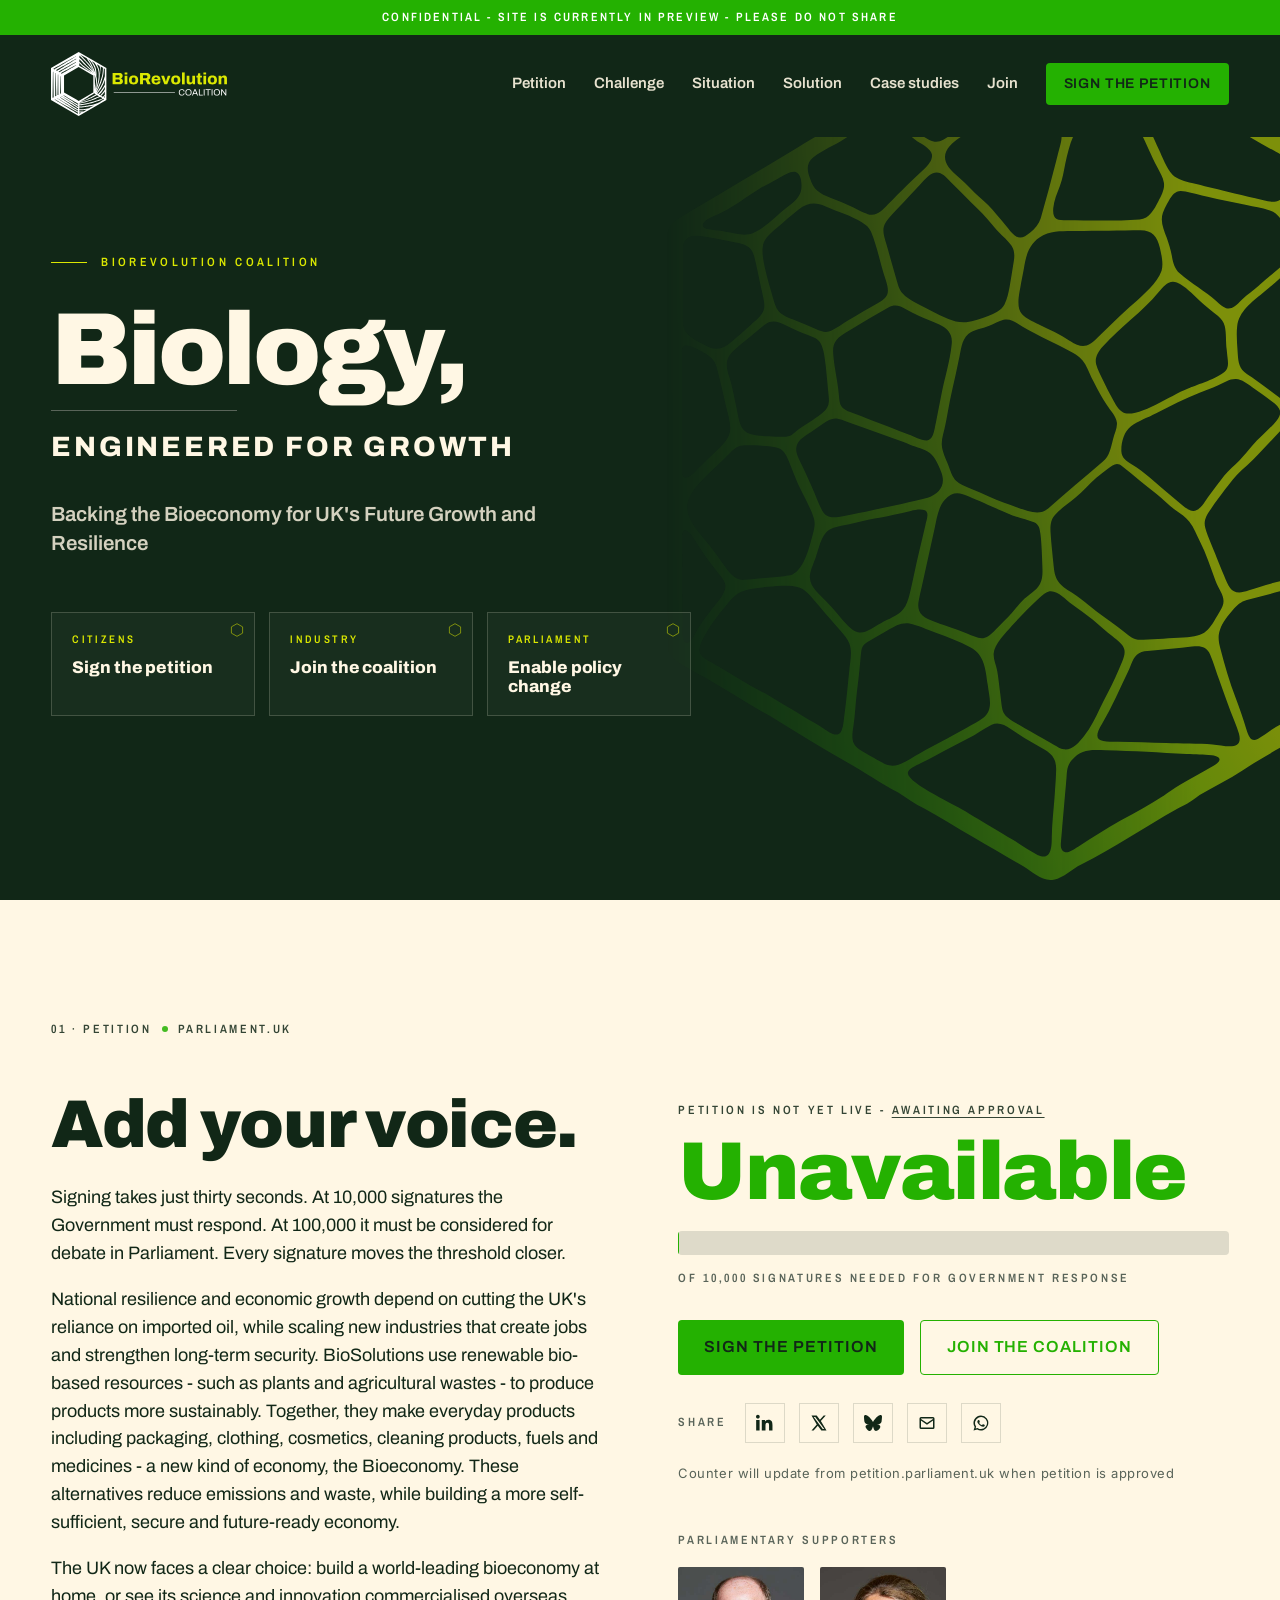
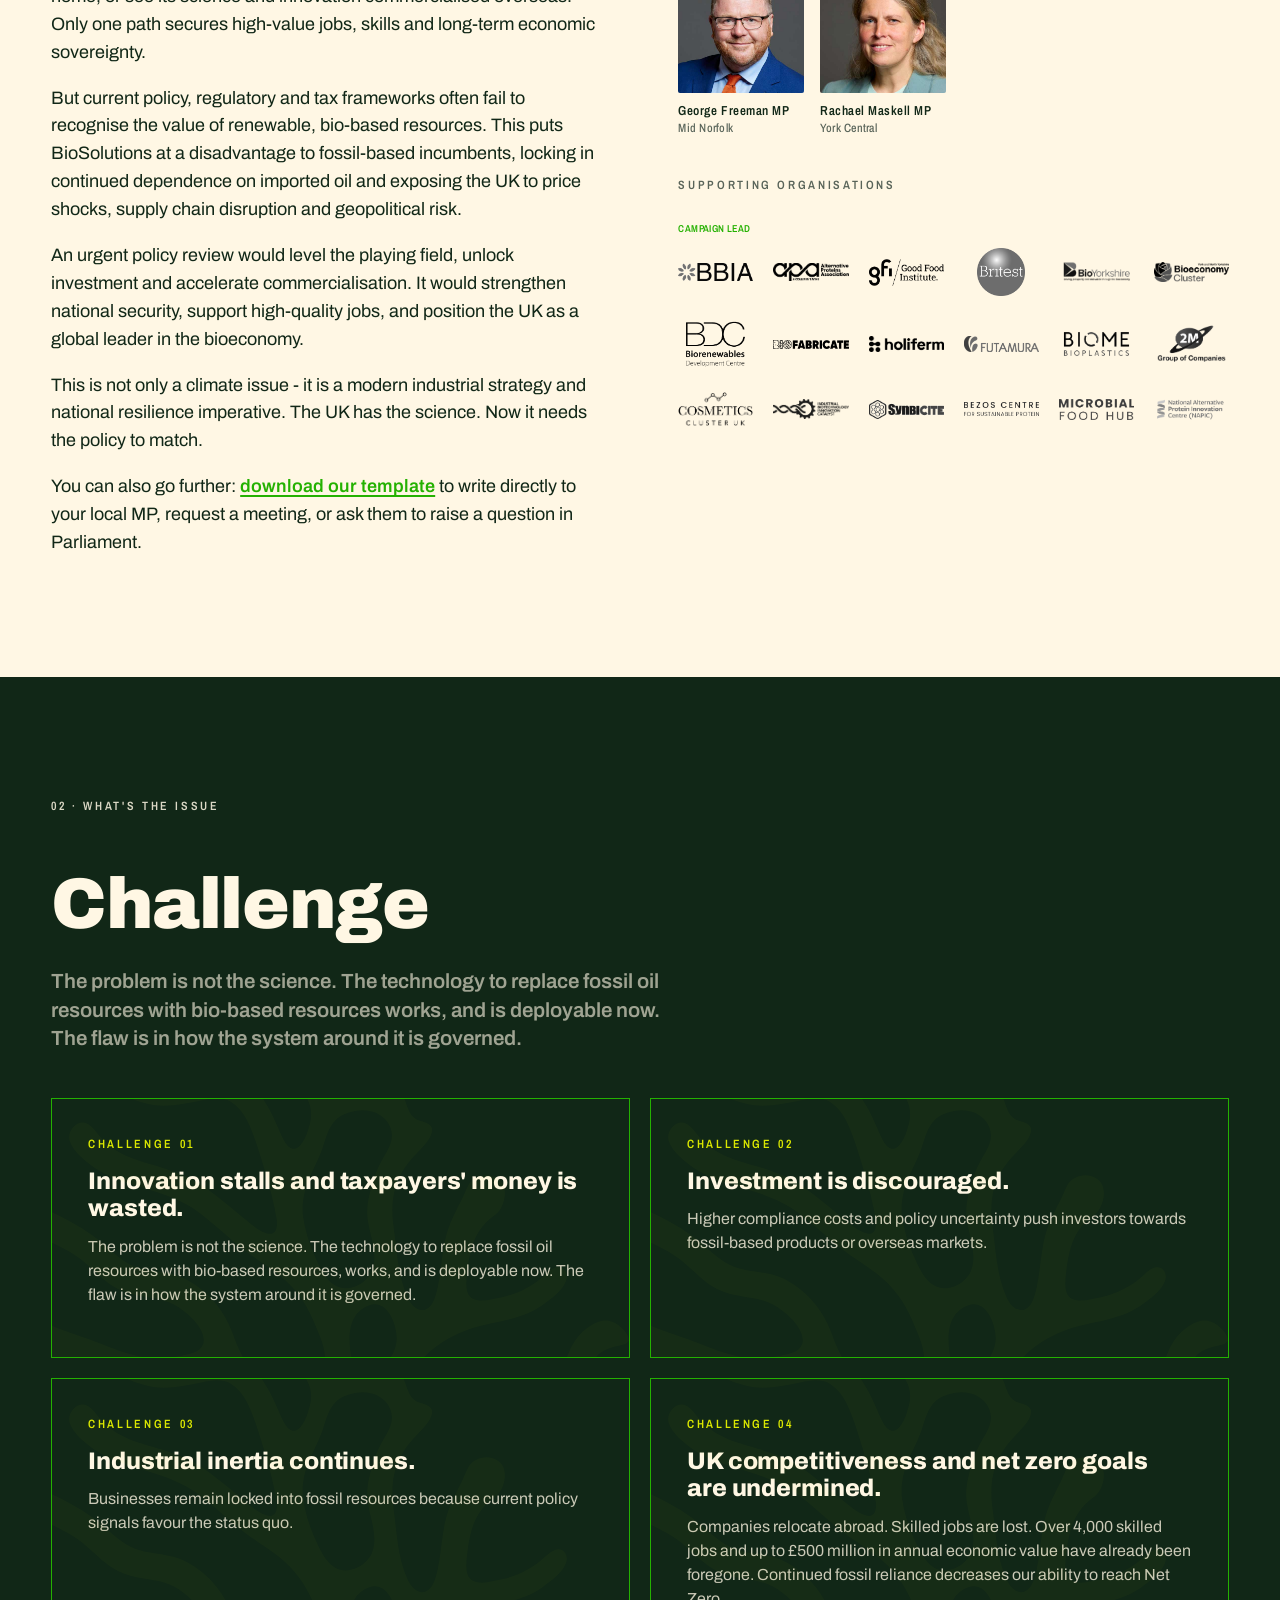
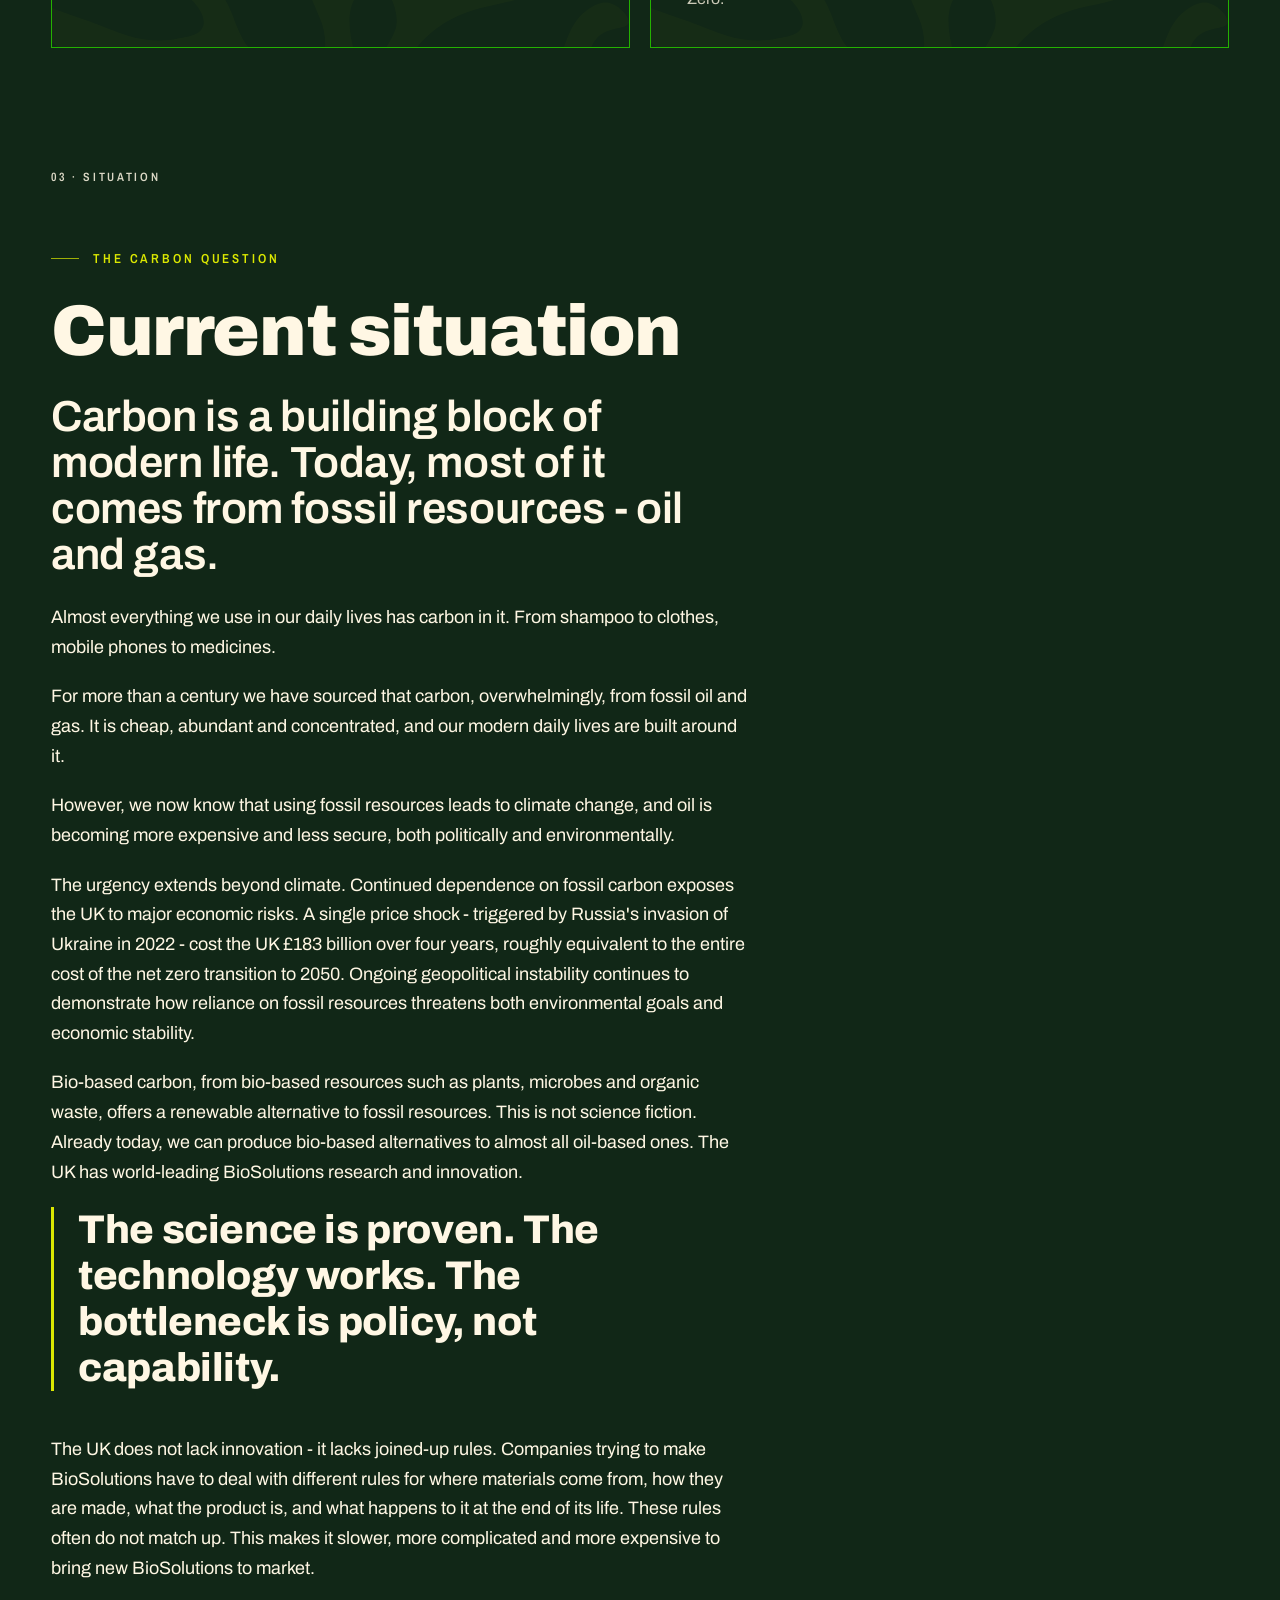
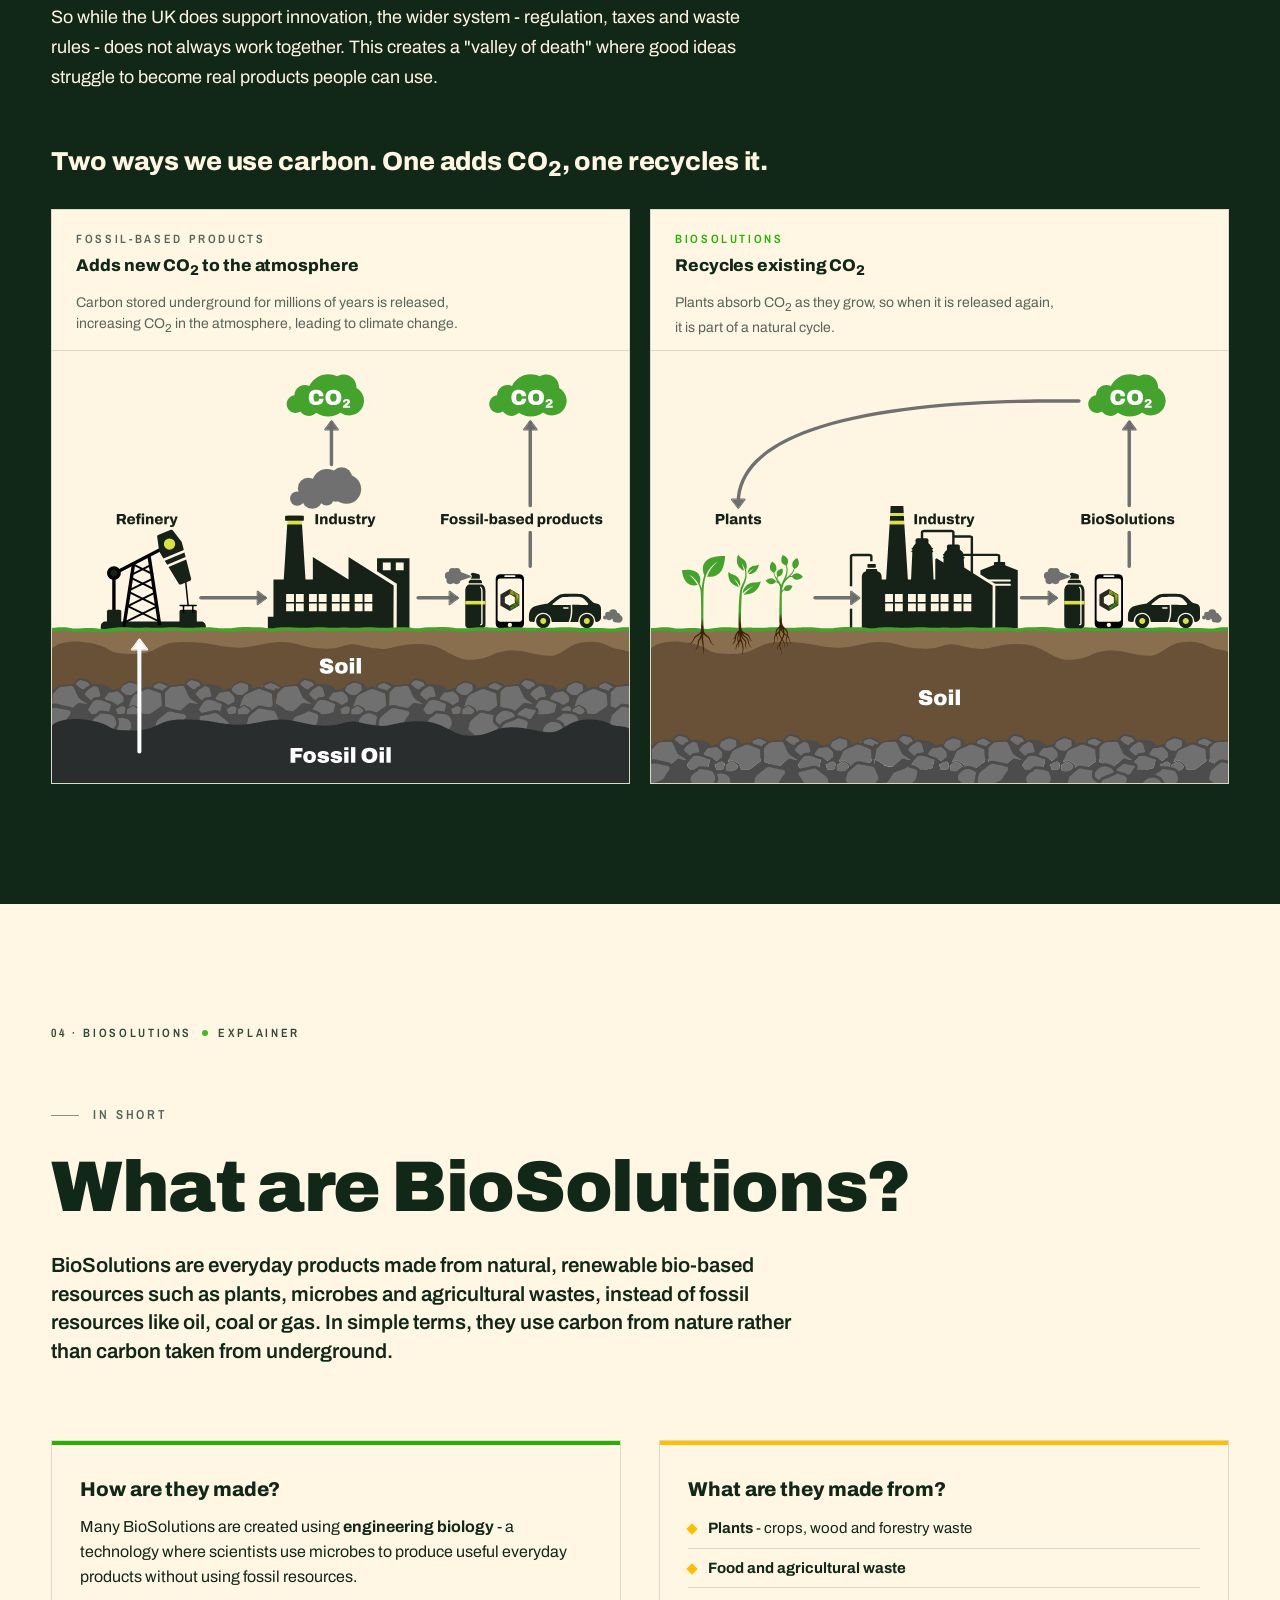
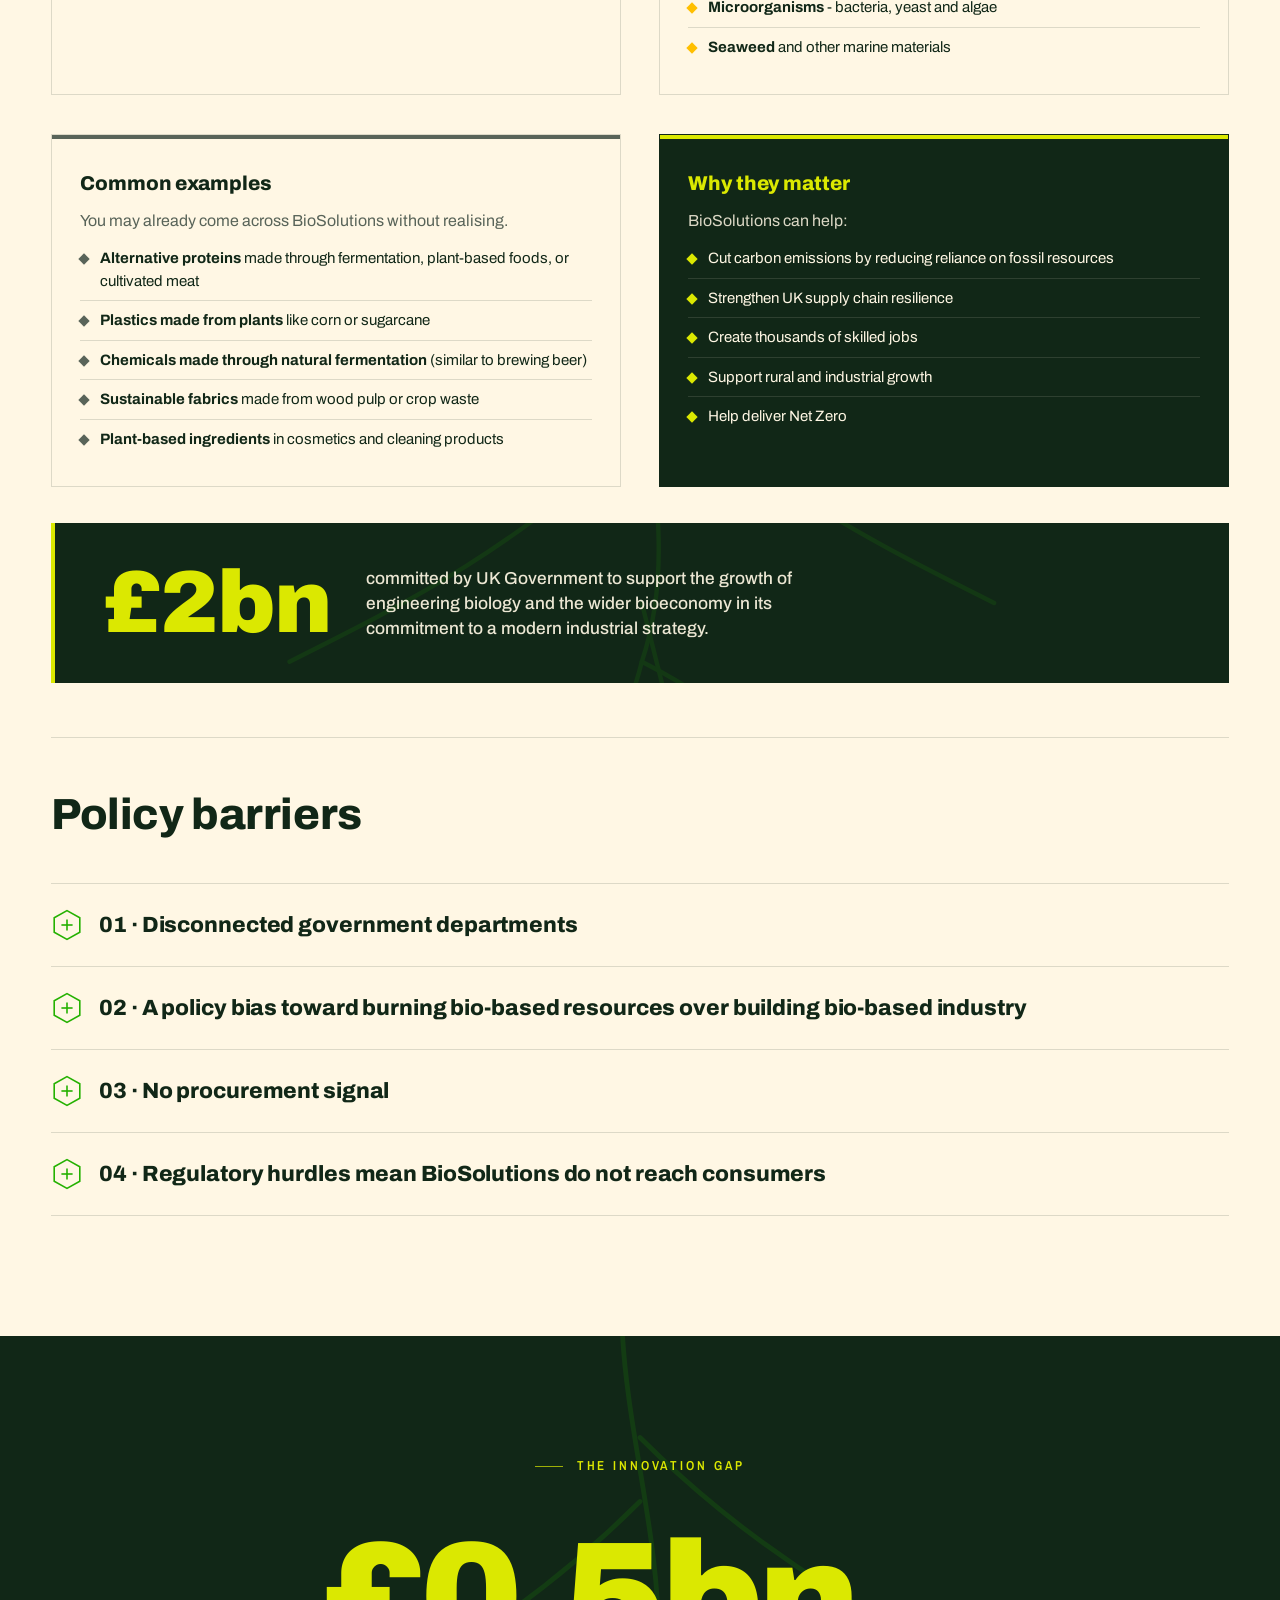
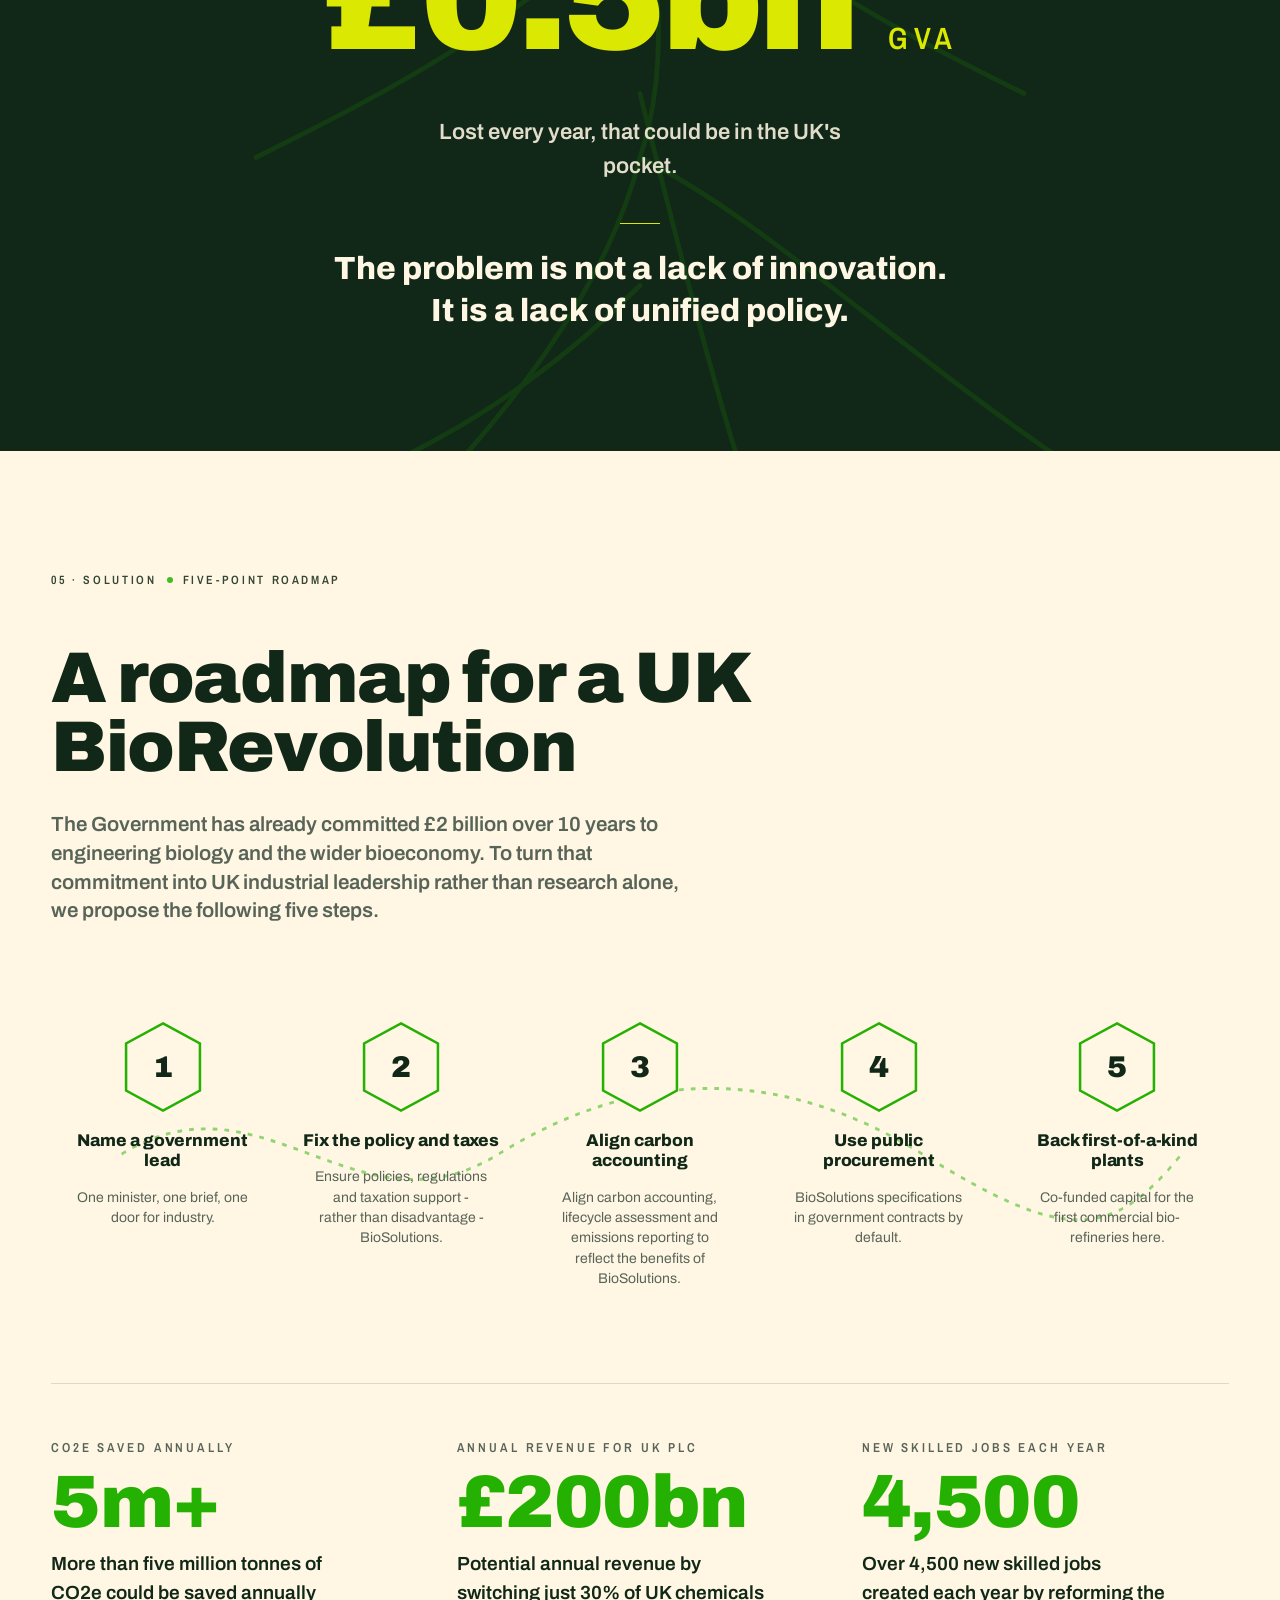
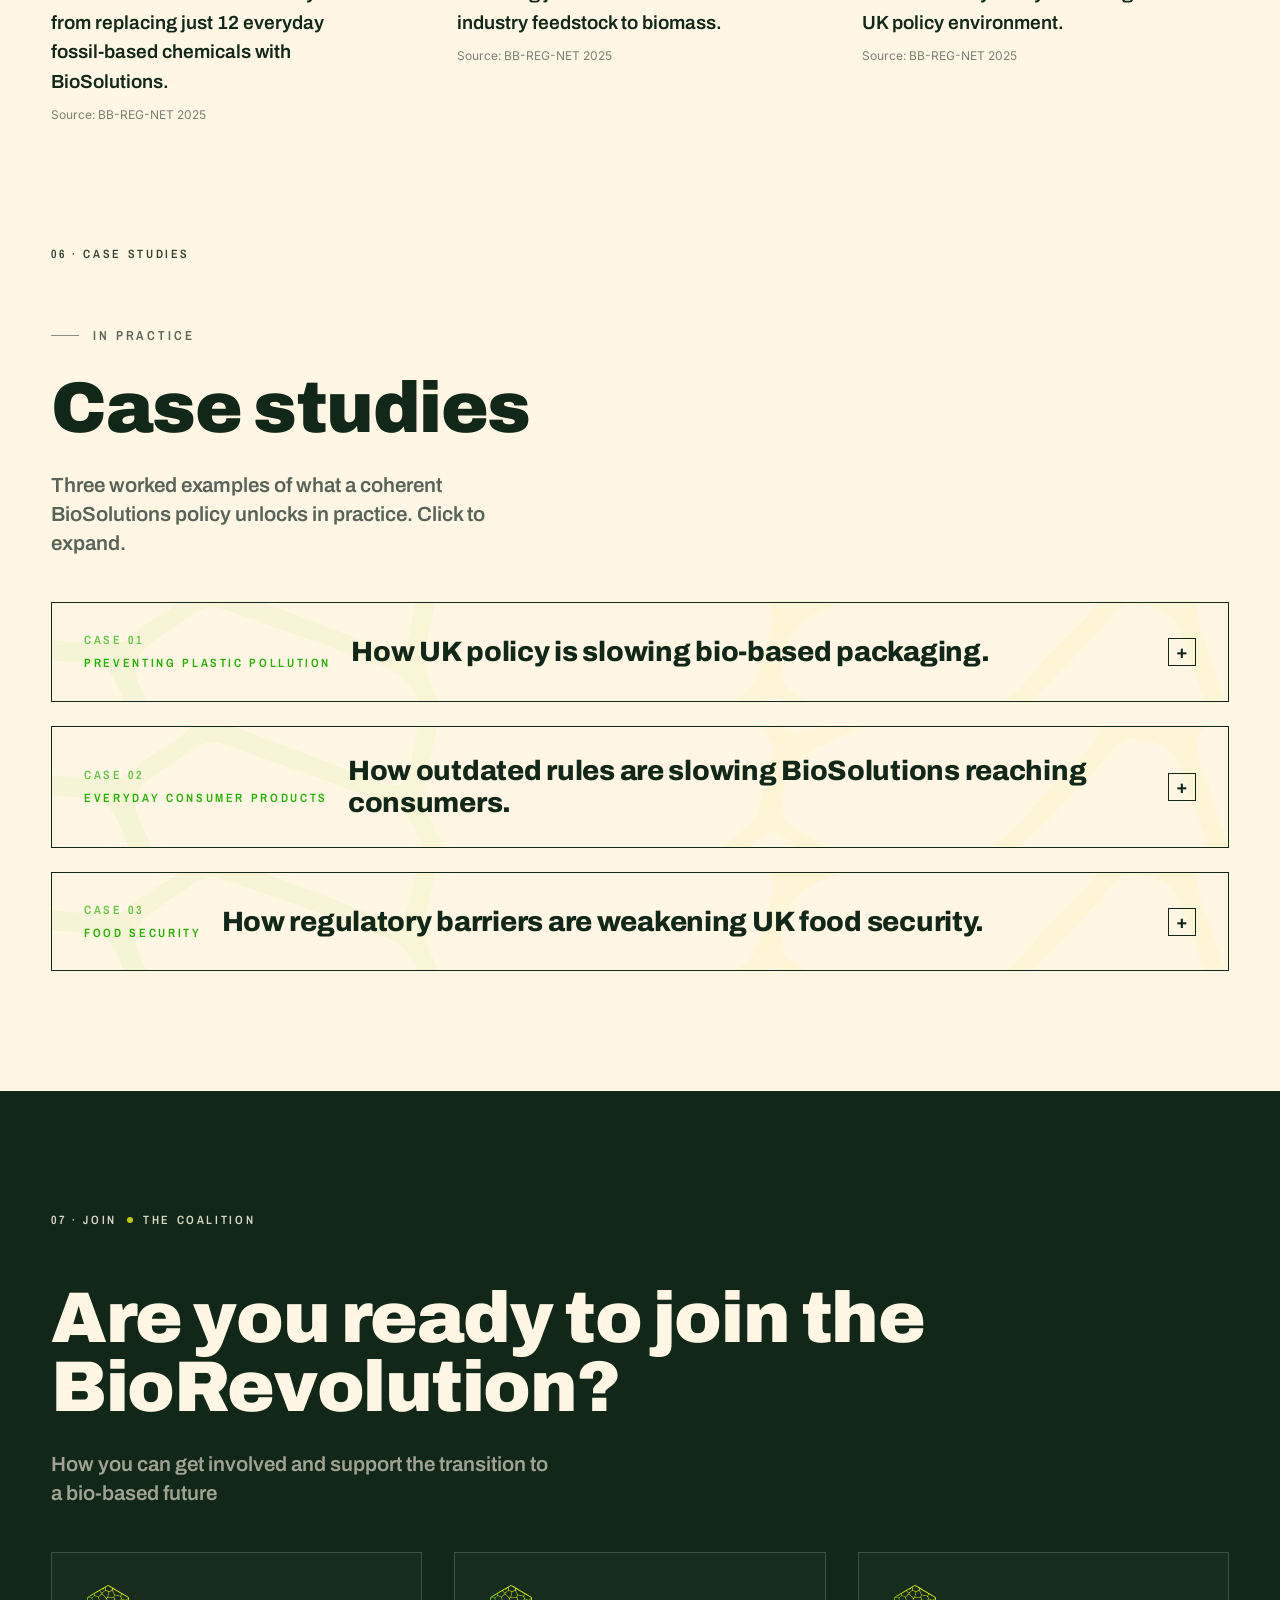
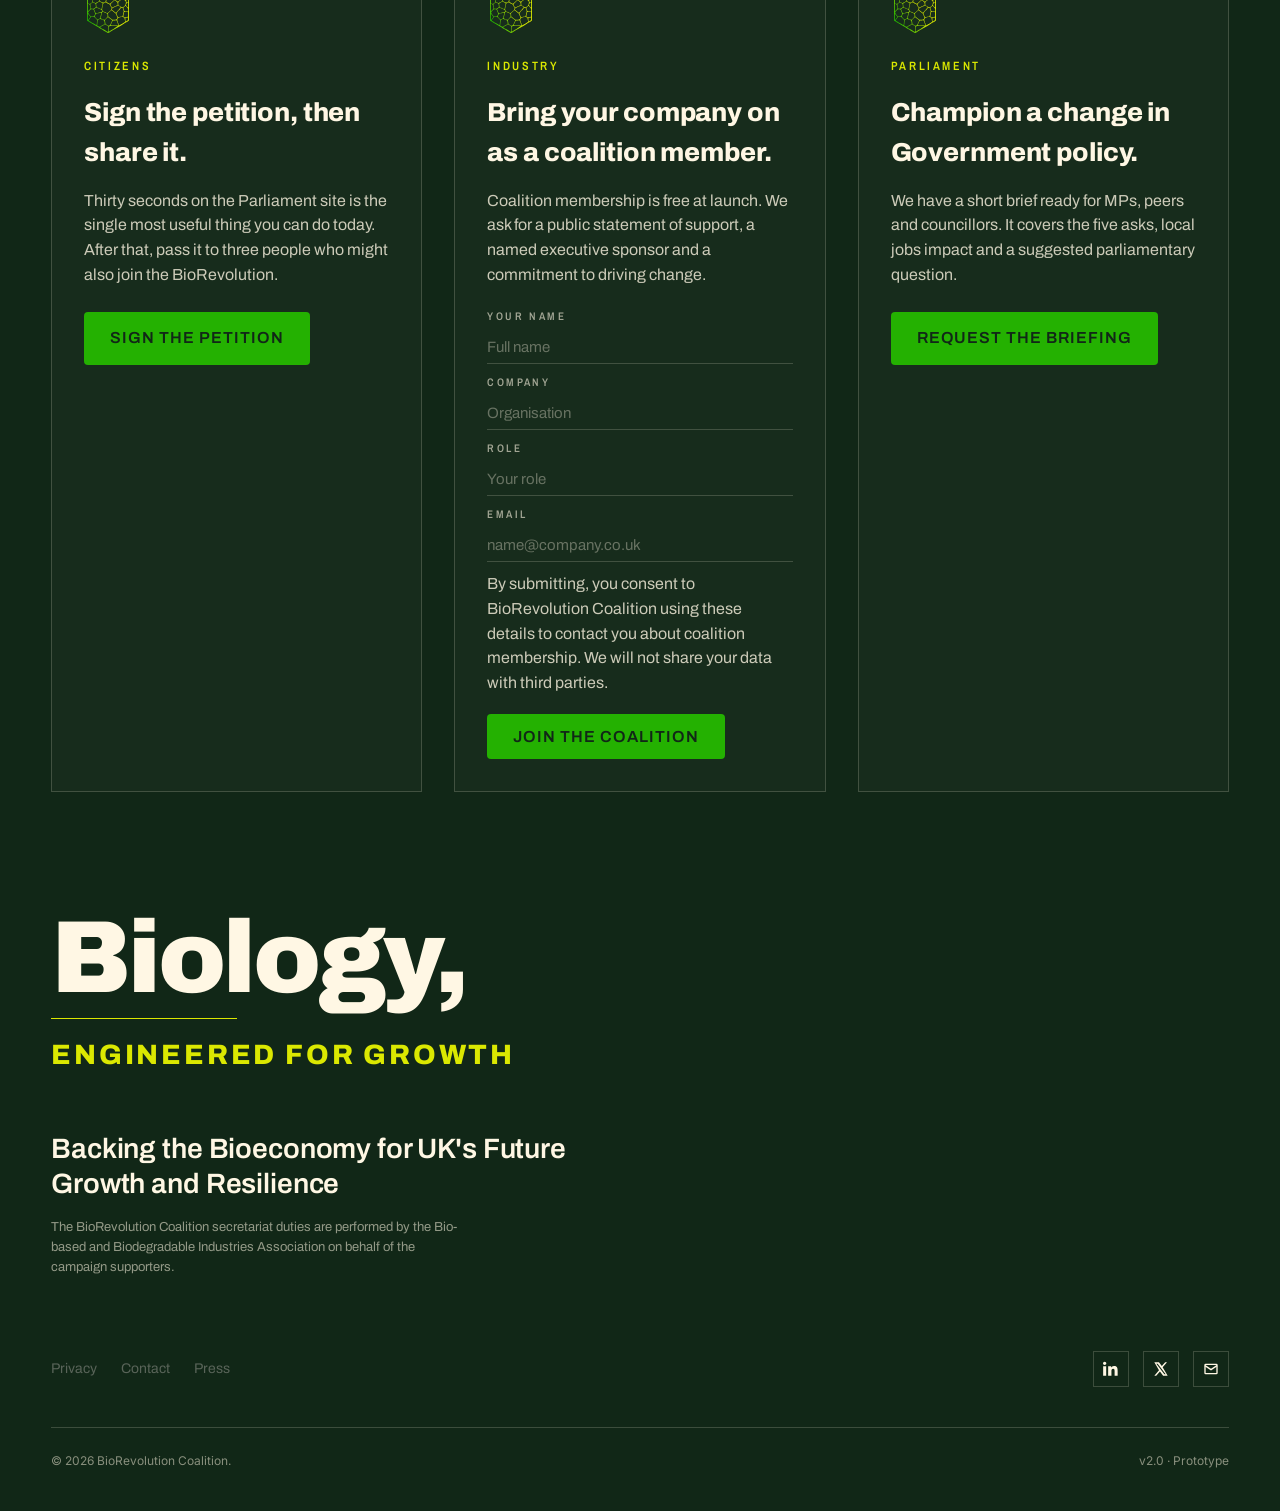
==== commit 741208b1: "Implement petition count fetching and display functionality Co-authored-by: Copilot <copilot@github." ====
--- a/site/index.html
+++ b/site/index.html
@@ -132,7 +132,7 @@
       <div>
         <div class="progress" aria-label="Petition progress">
           <div class="petition-status">Petition is not yet live - <a href="https://petition.parliament.uk/petitions/767417/moderation-info" target="_blank" rel="noopener">awaiting approval</a></div>
-          <div class="count" id="petitionCount">17</div>
+          <div class="count" id="petitionCount"></div>
           <div class="track"><div class="fill" id="petitionFill" style="width: 0.17%;"></div></div>
           <div class="cap">Of 10,000 signatures needed for government response</div>
         </div>
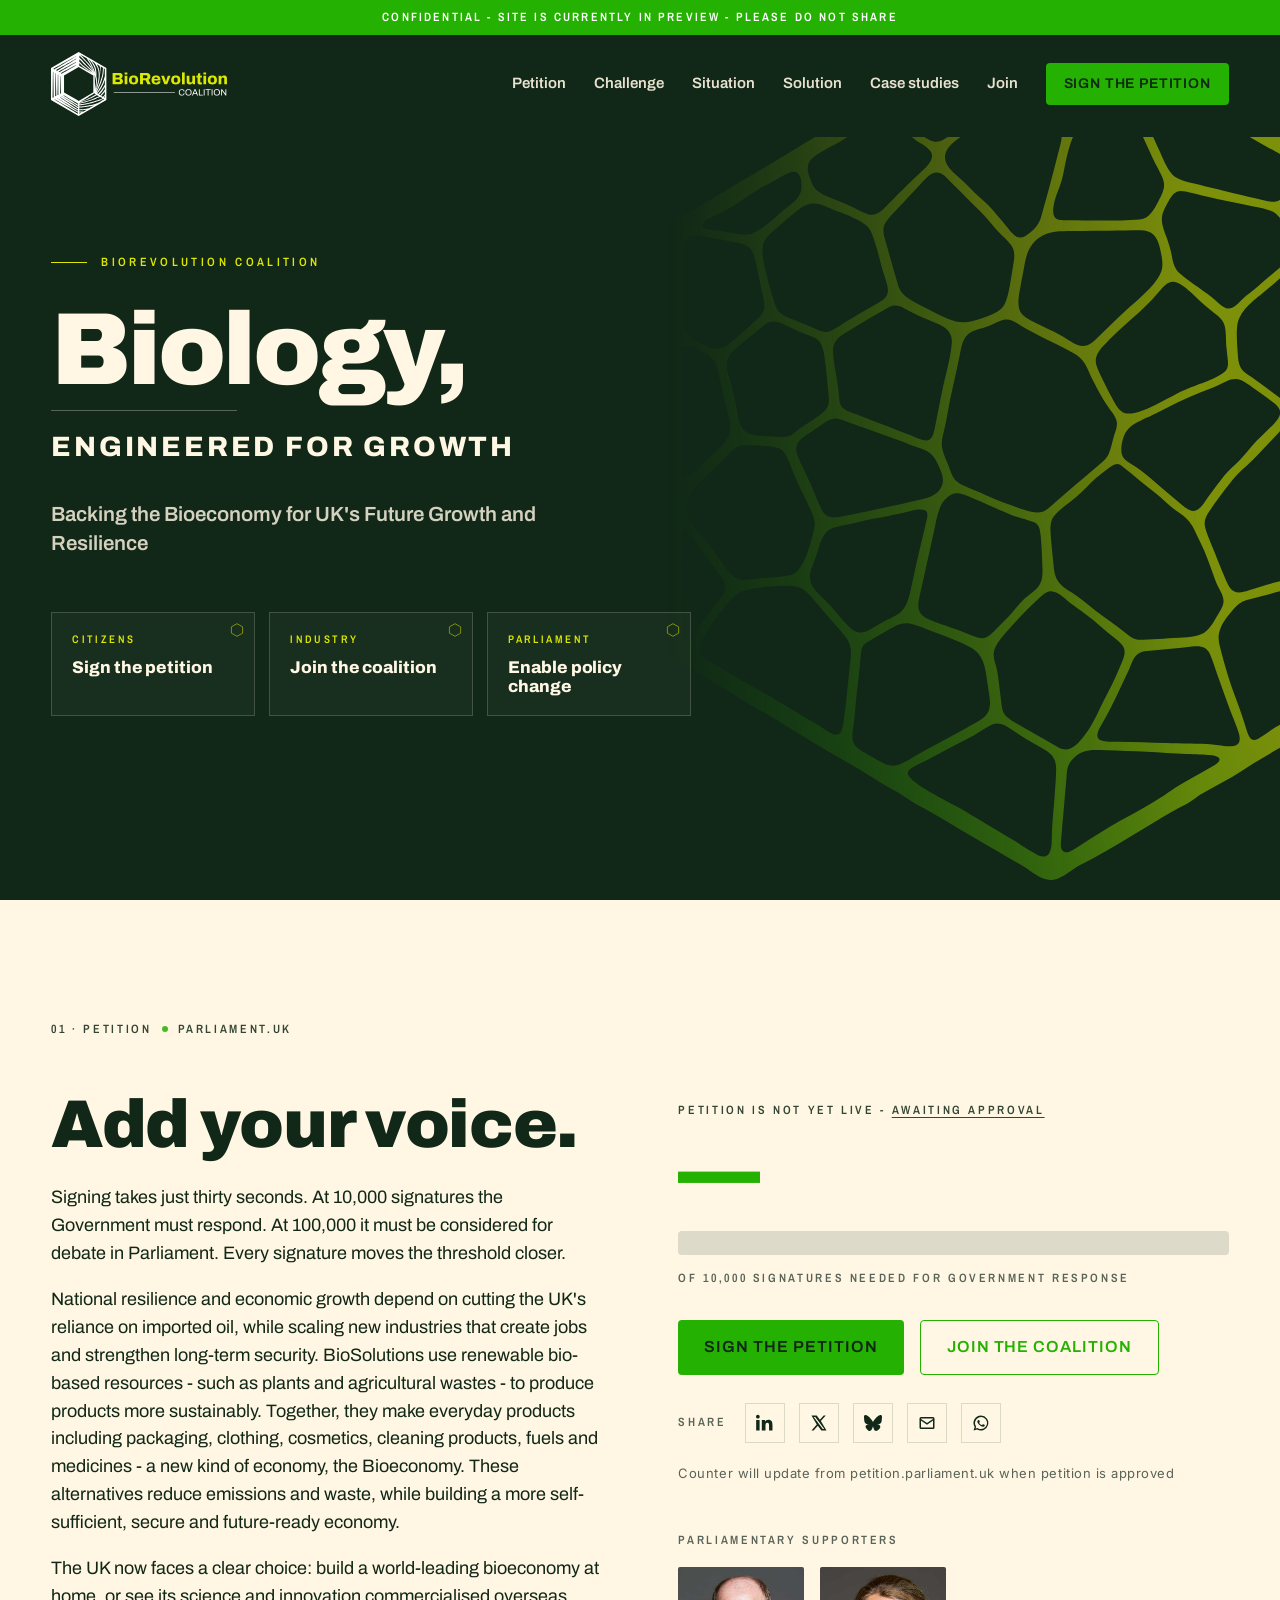
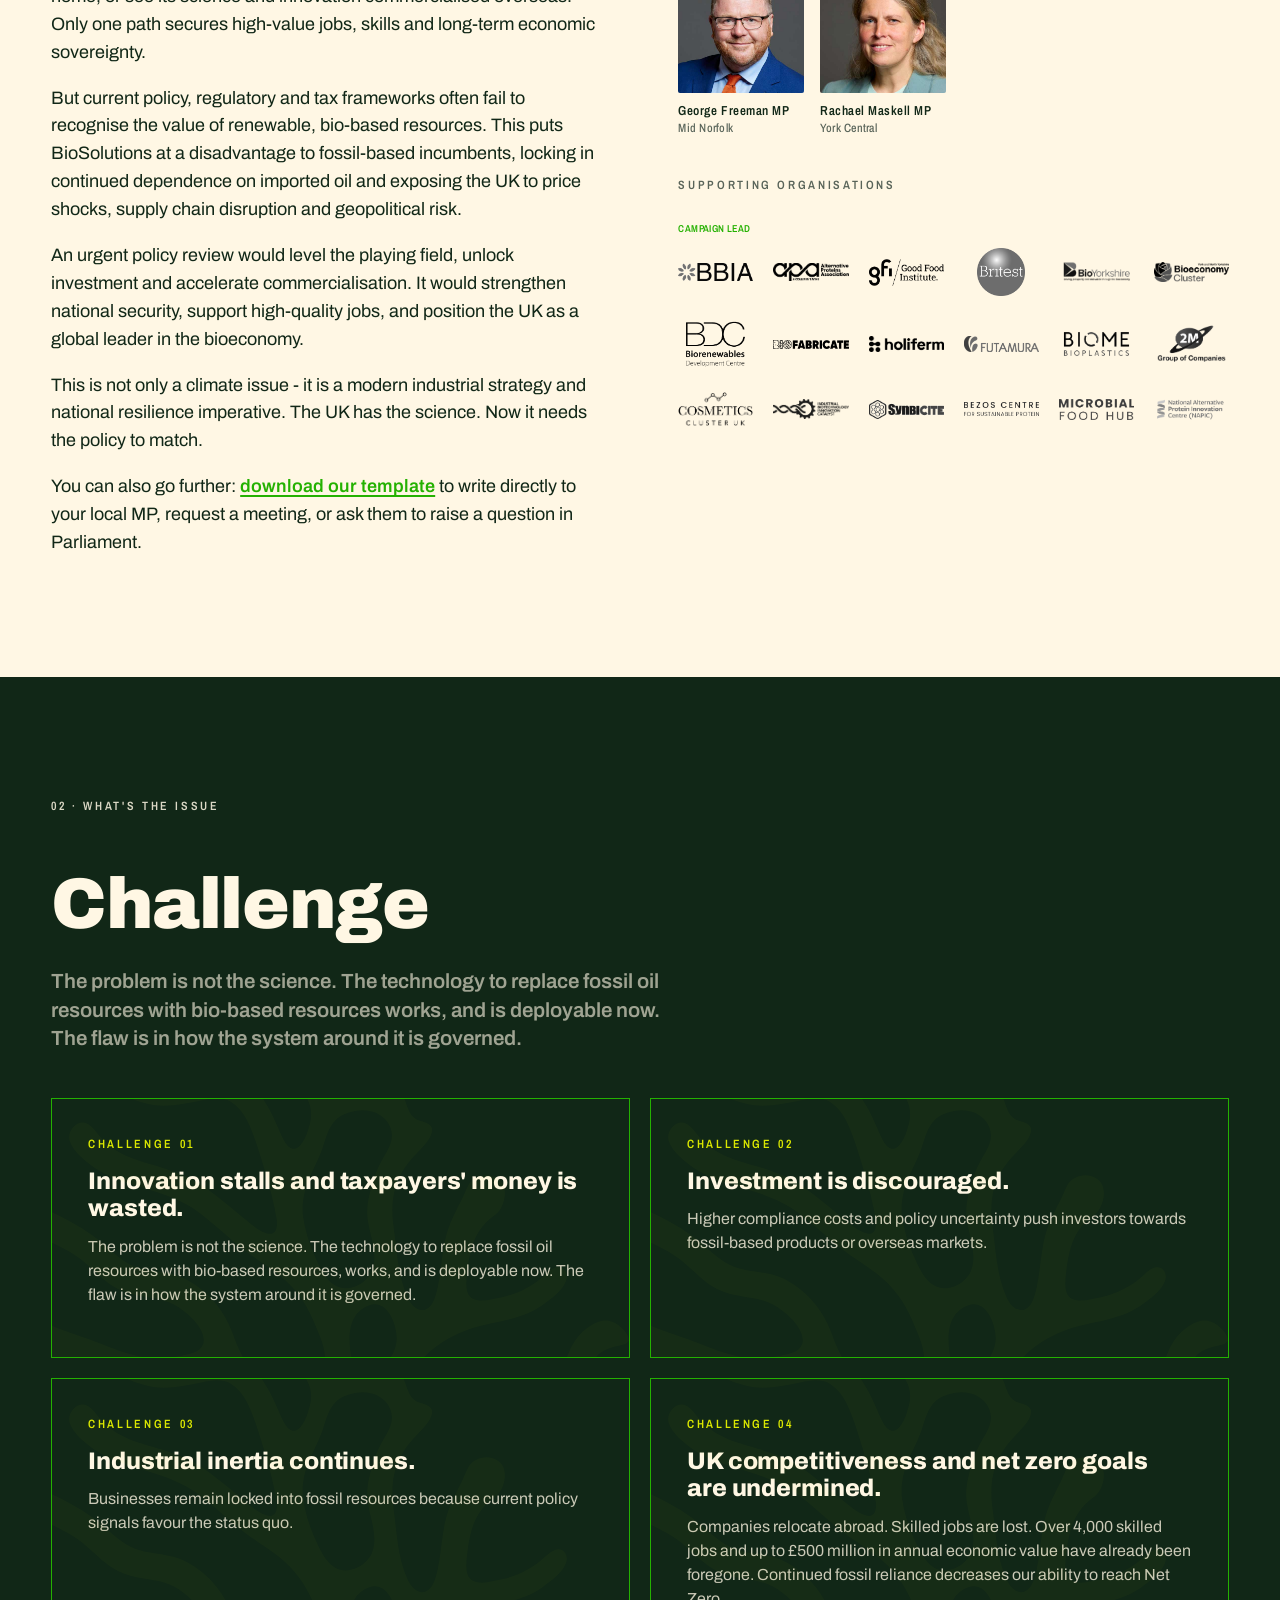
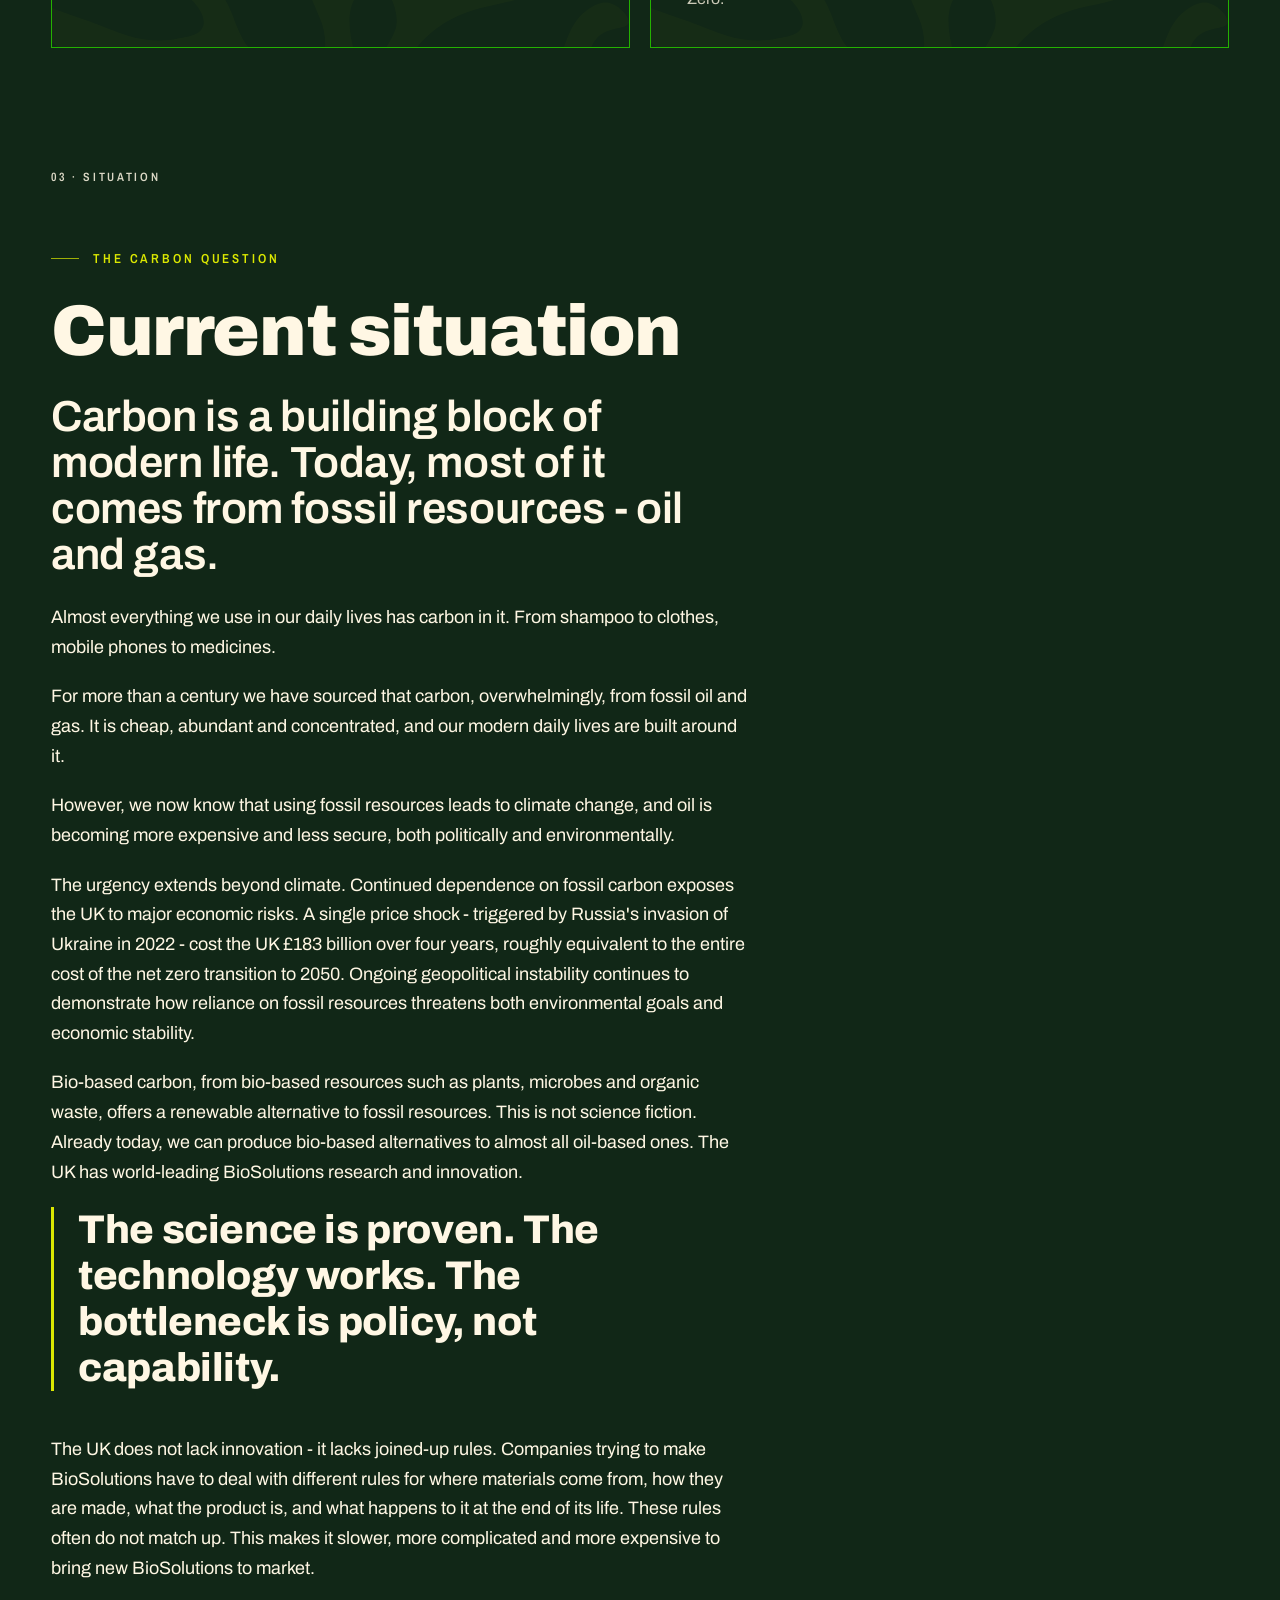
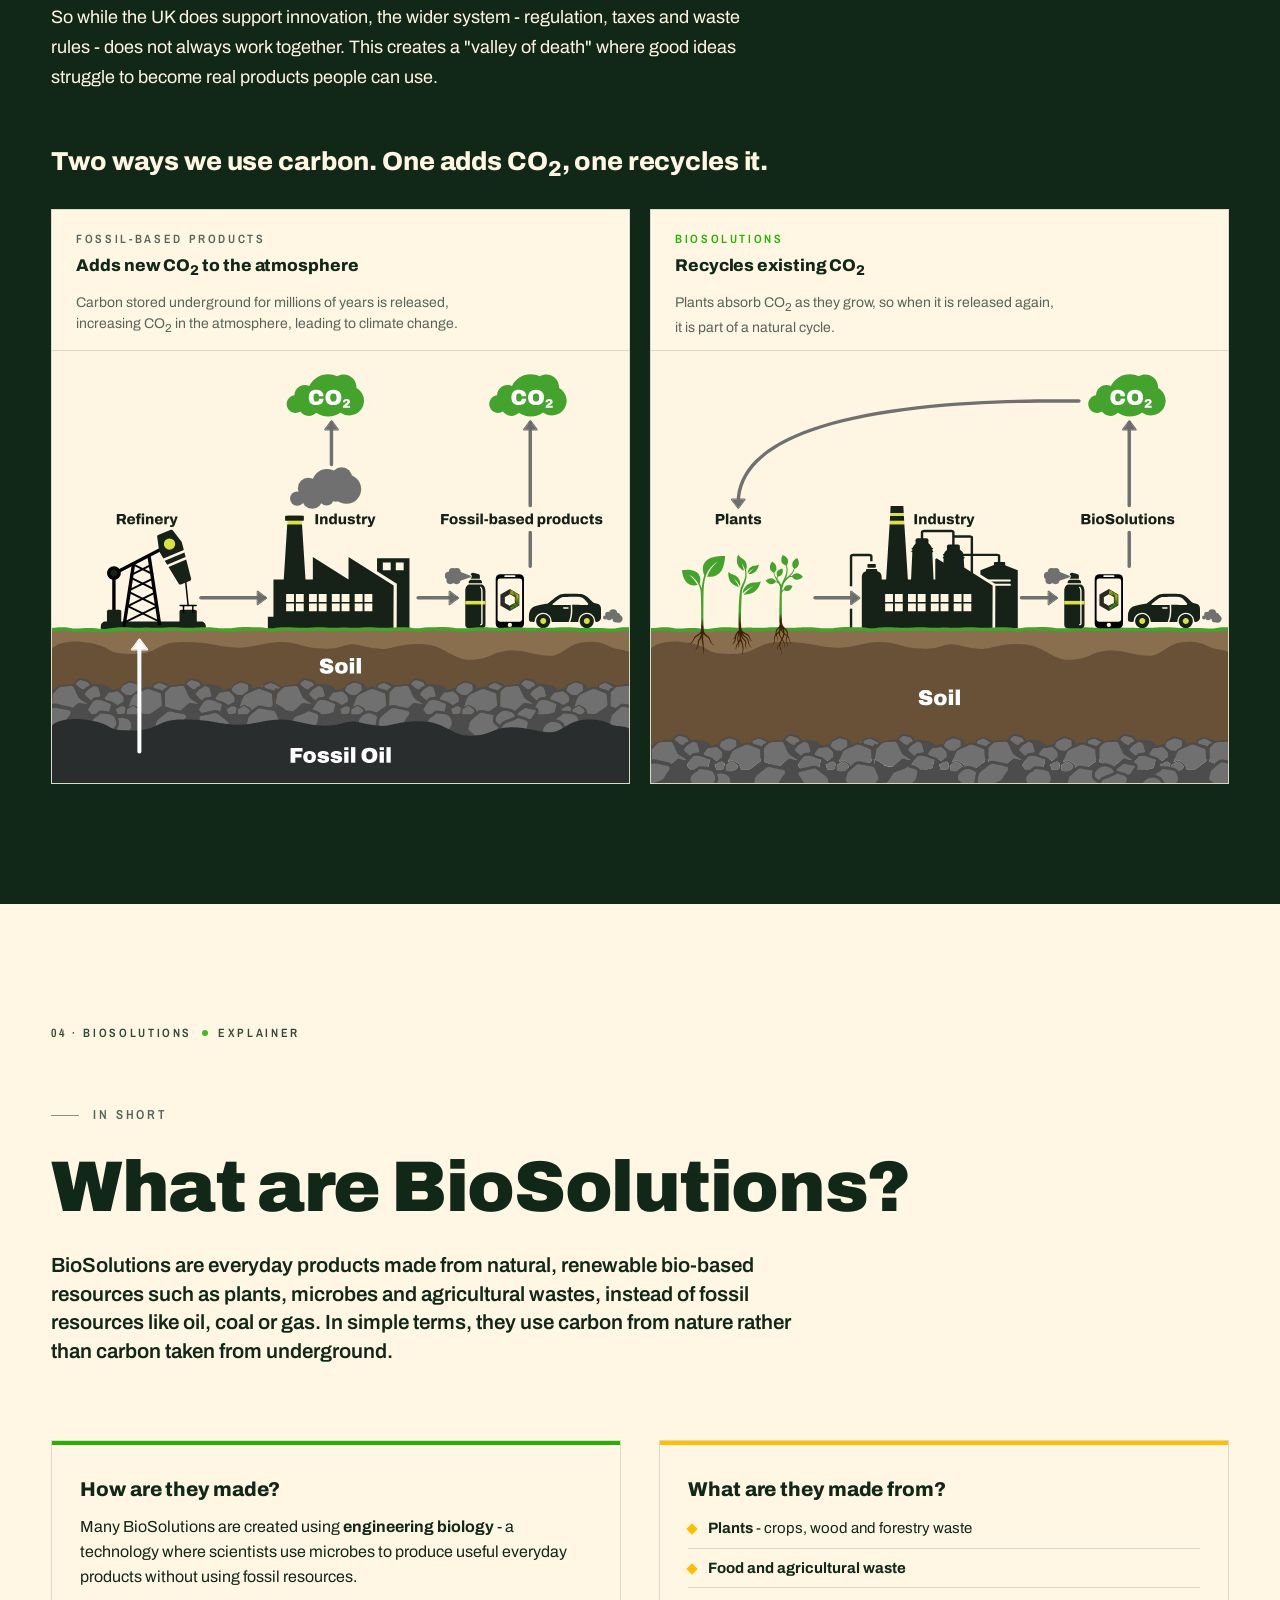
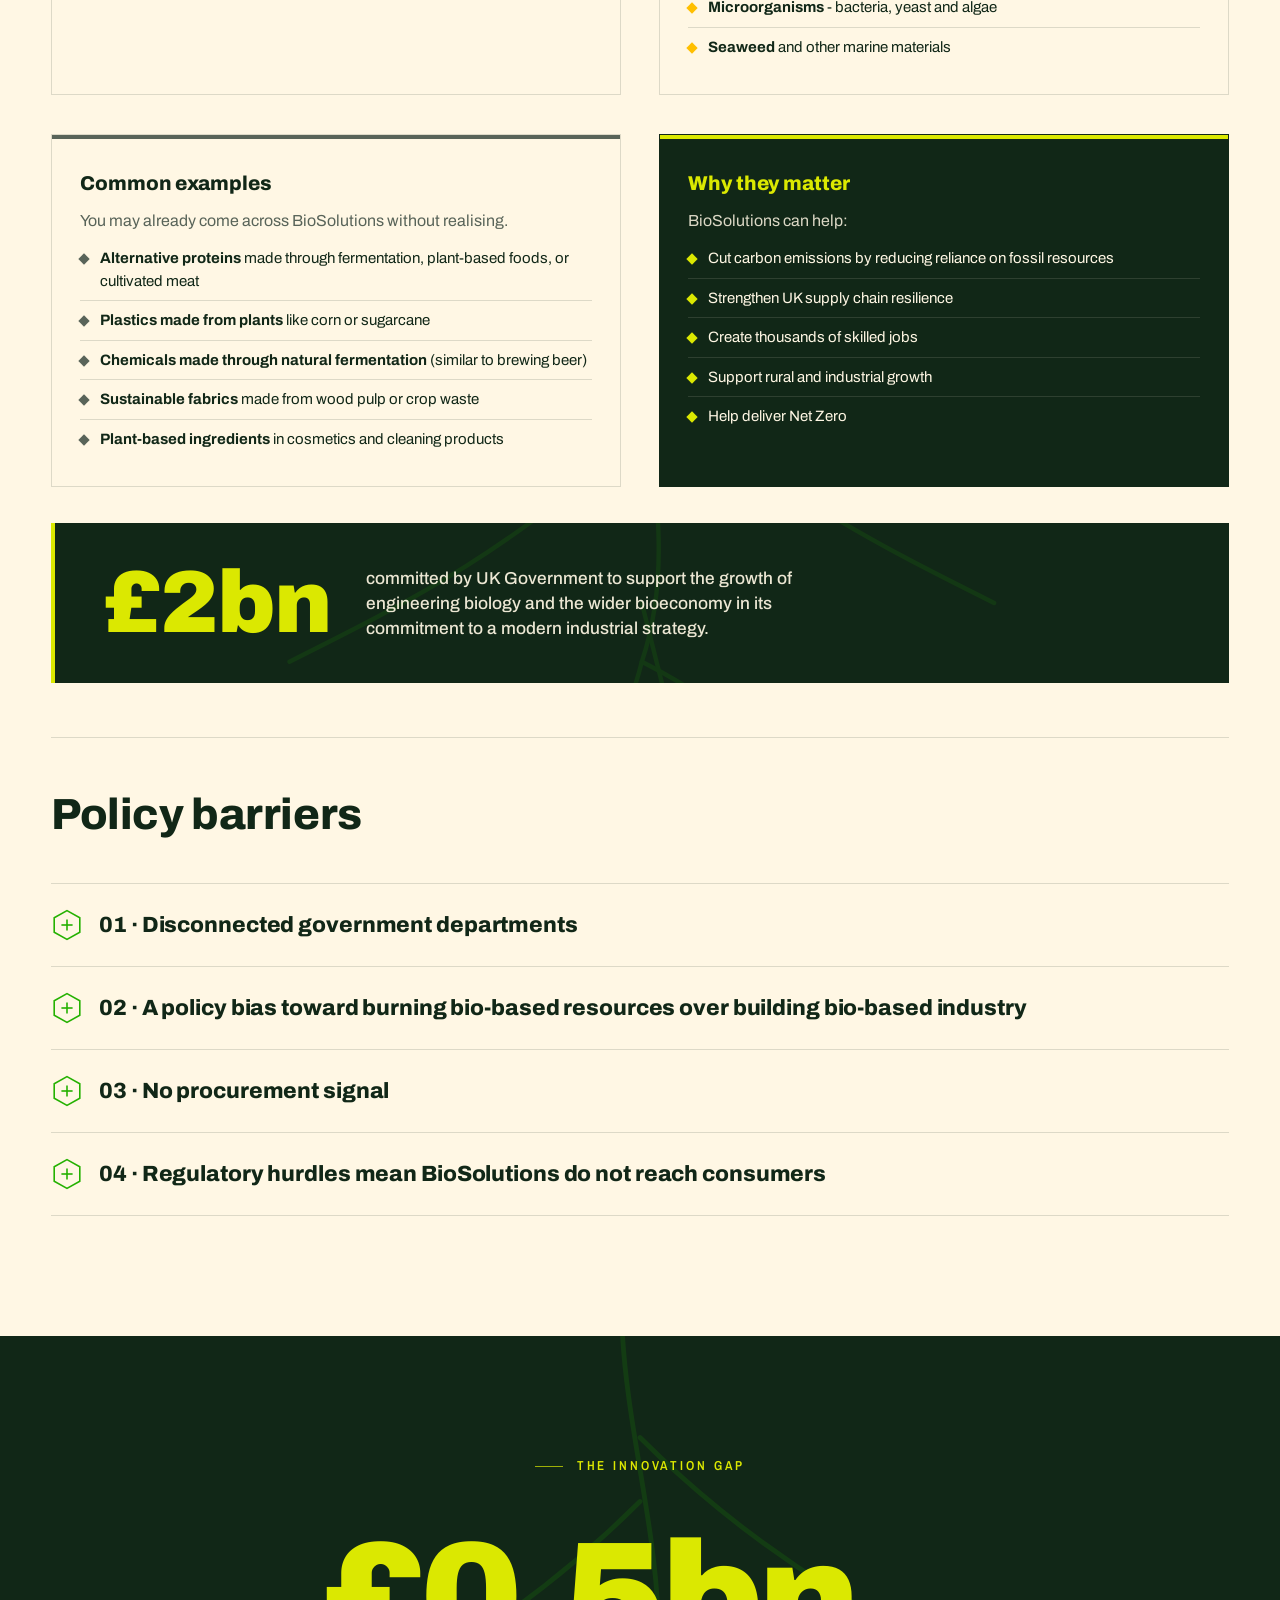
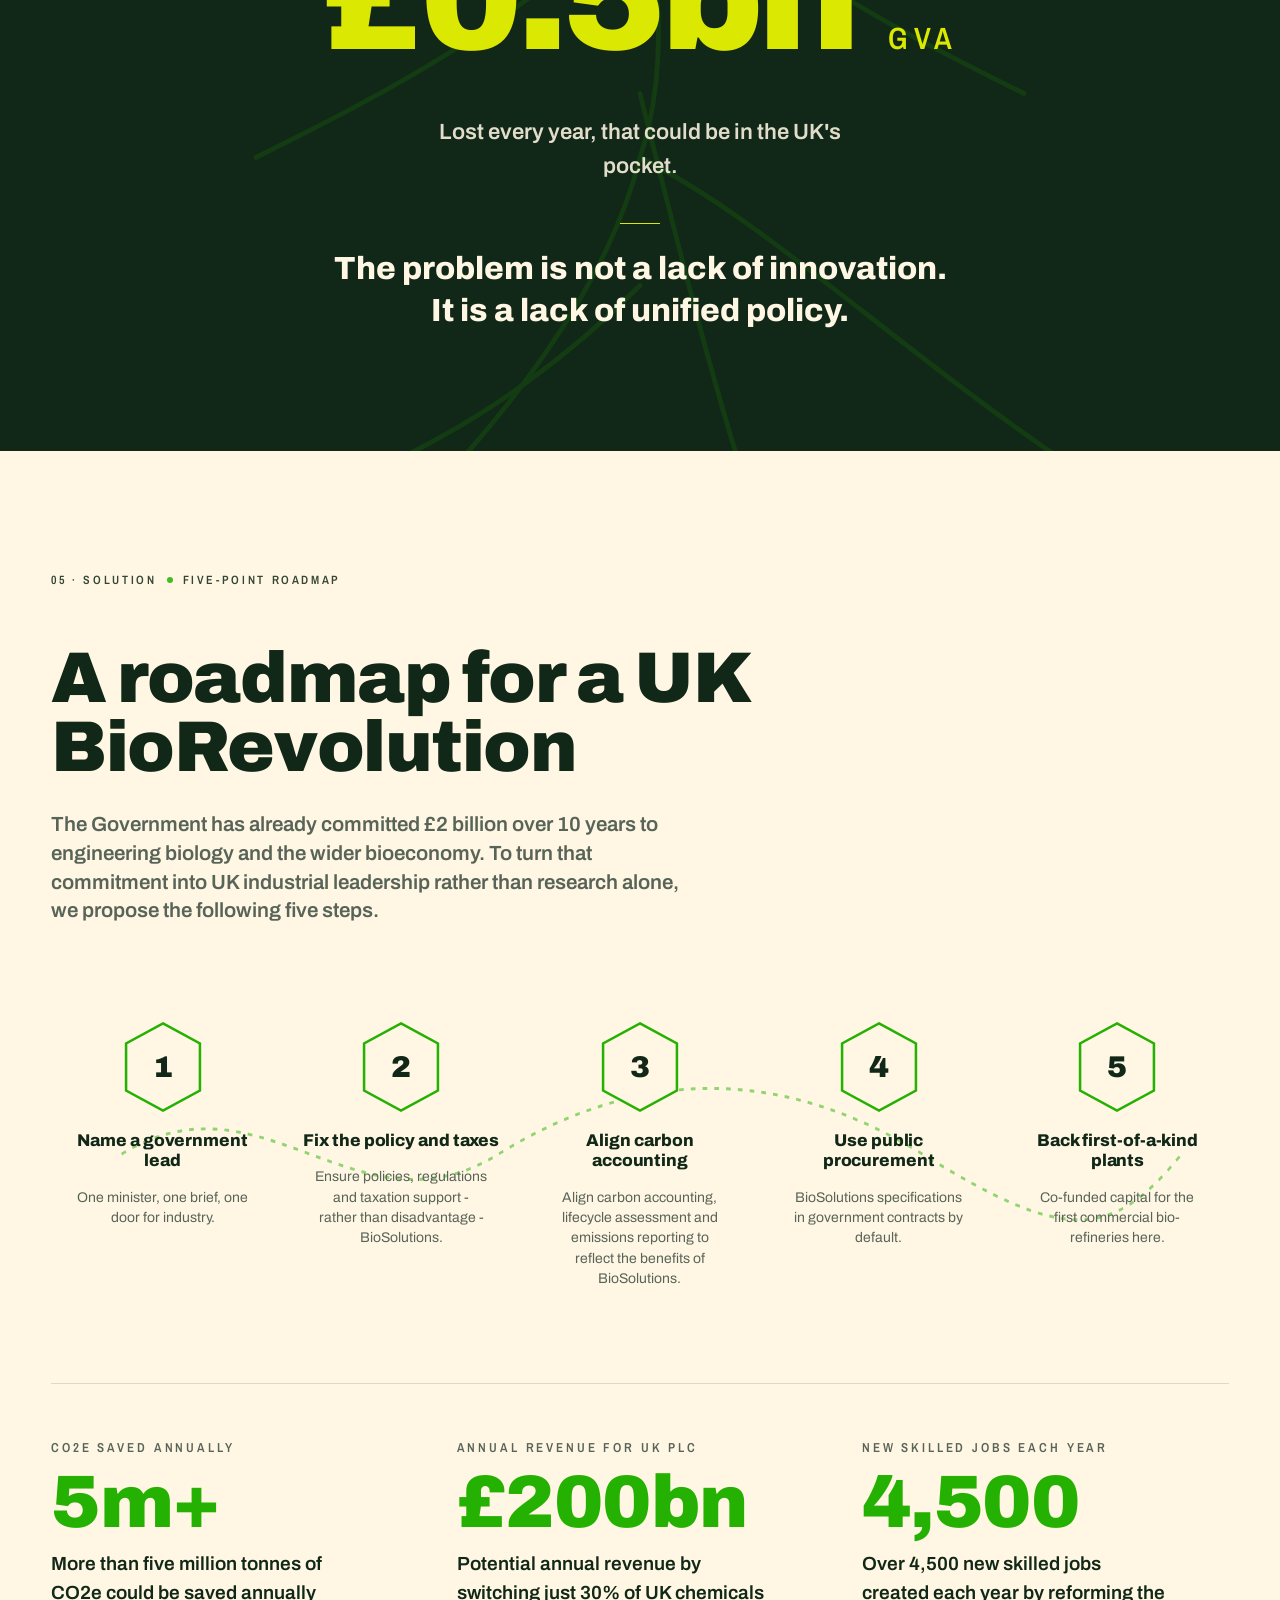
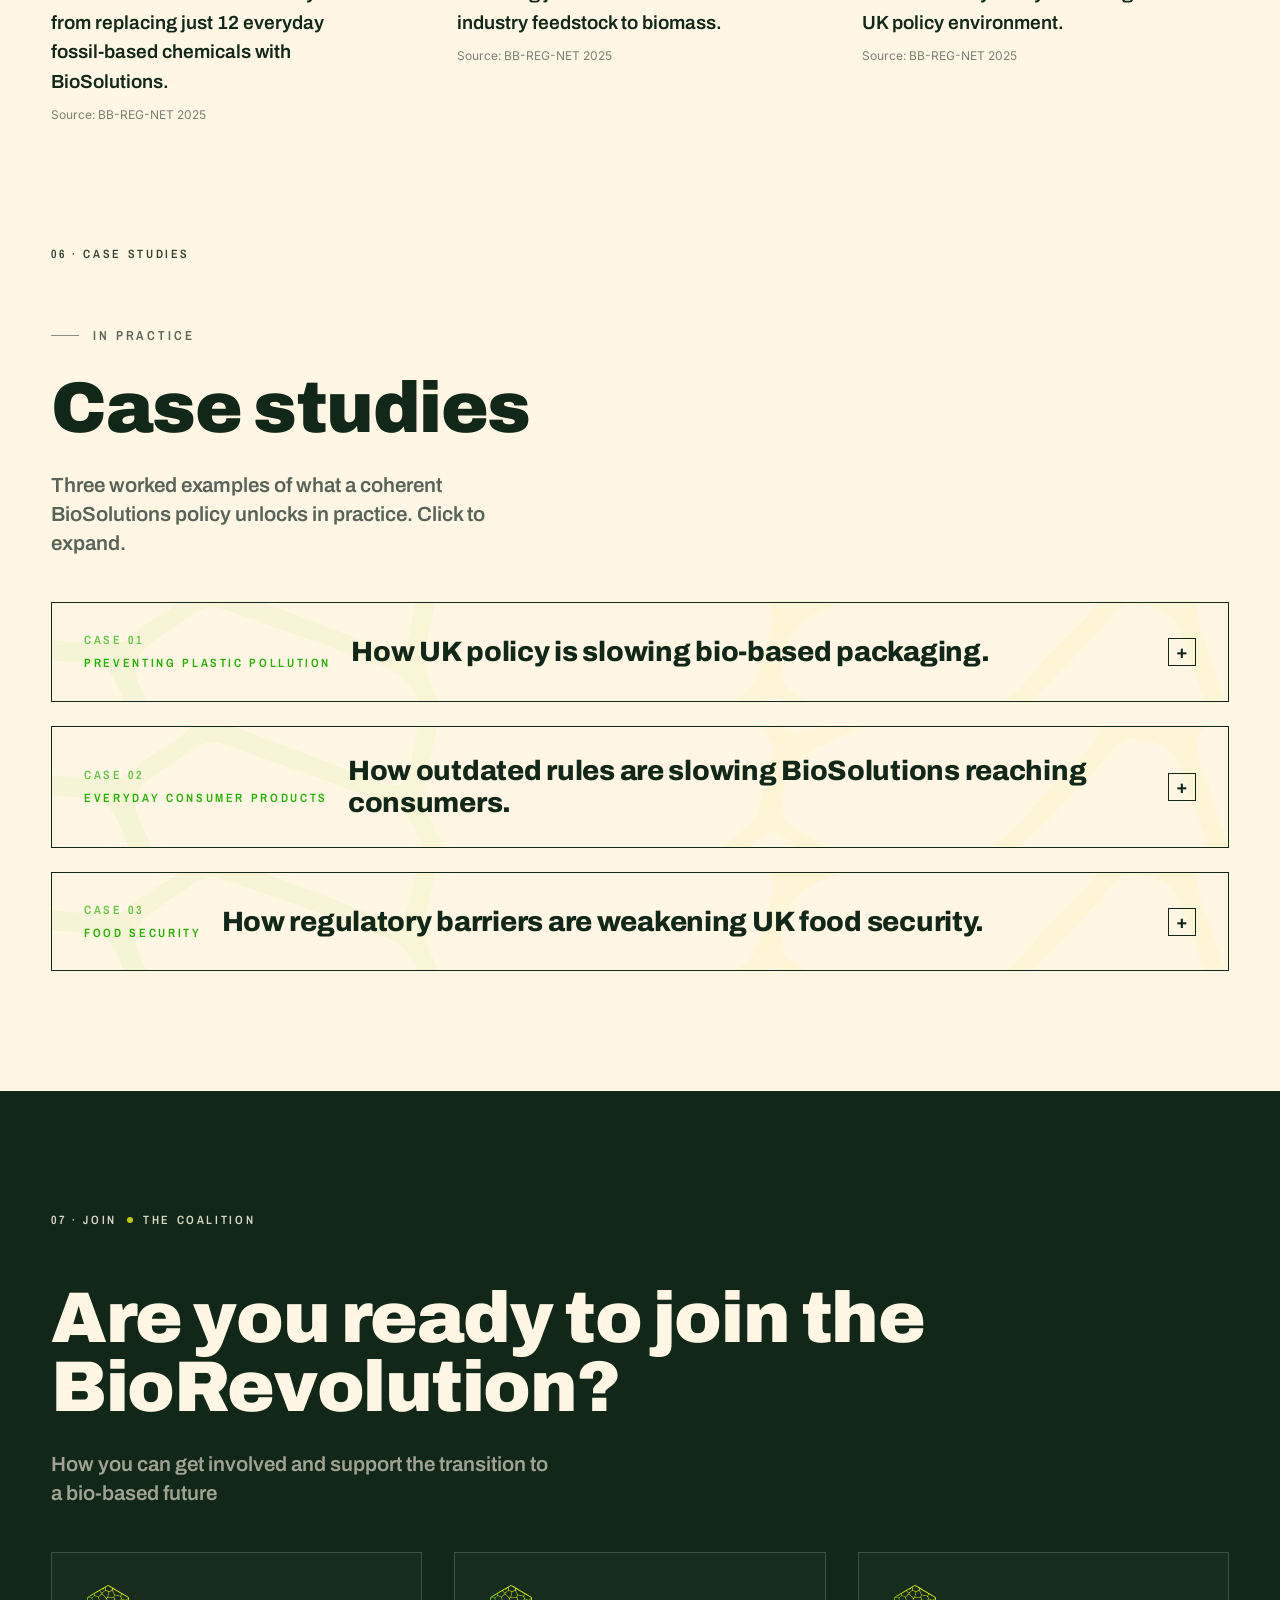
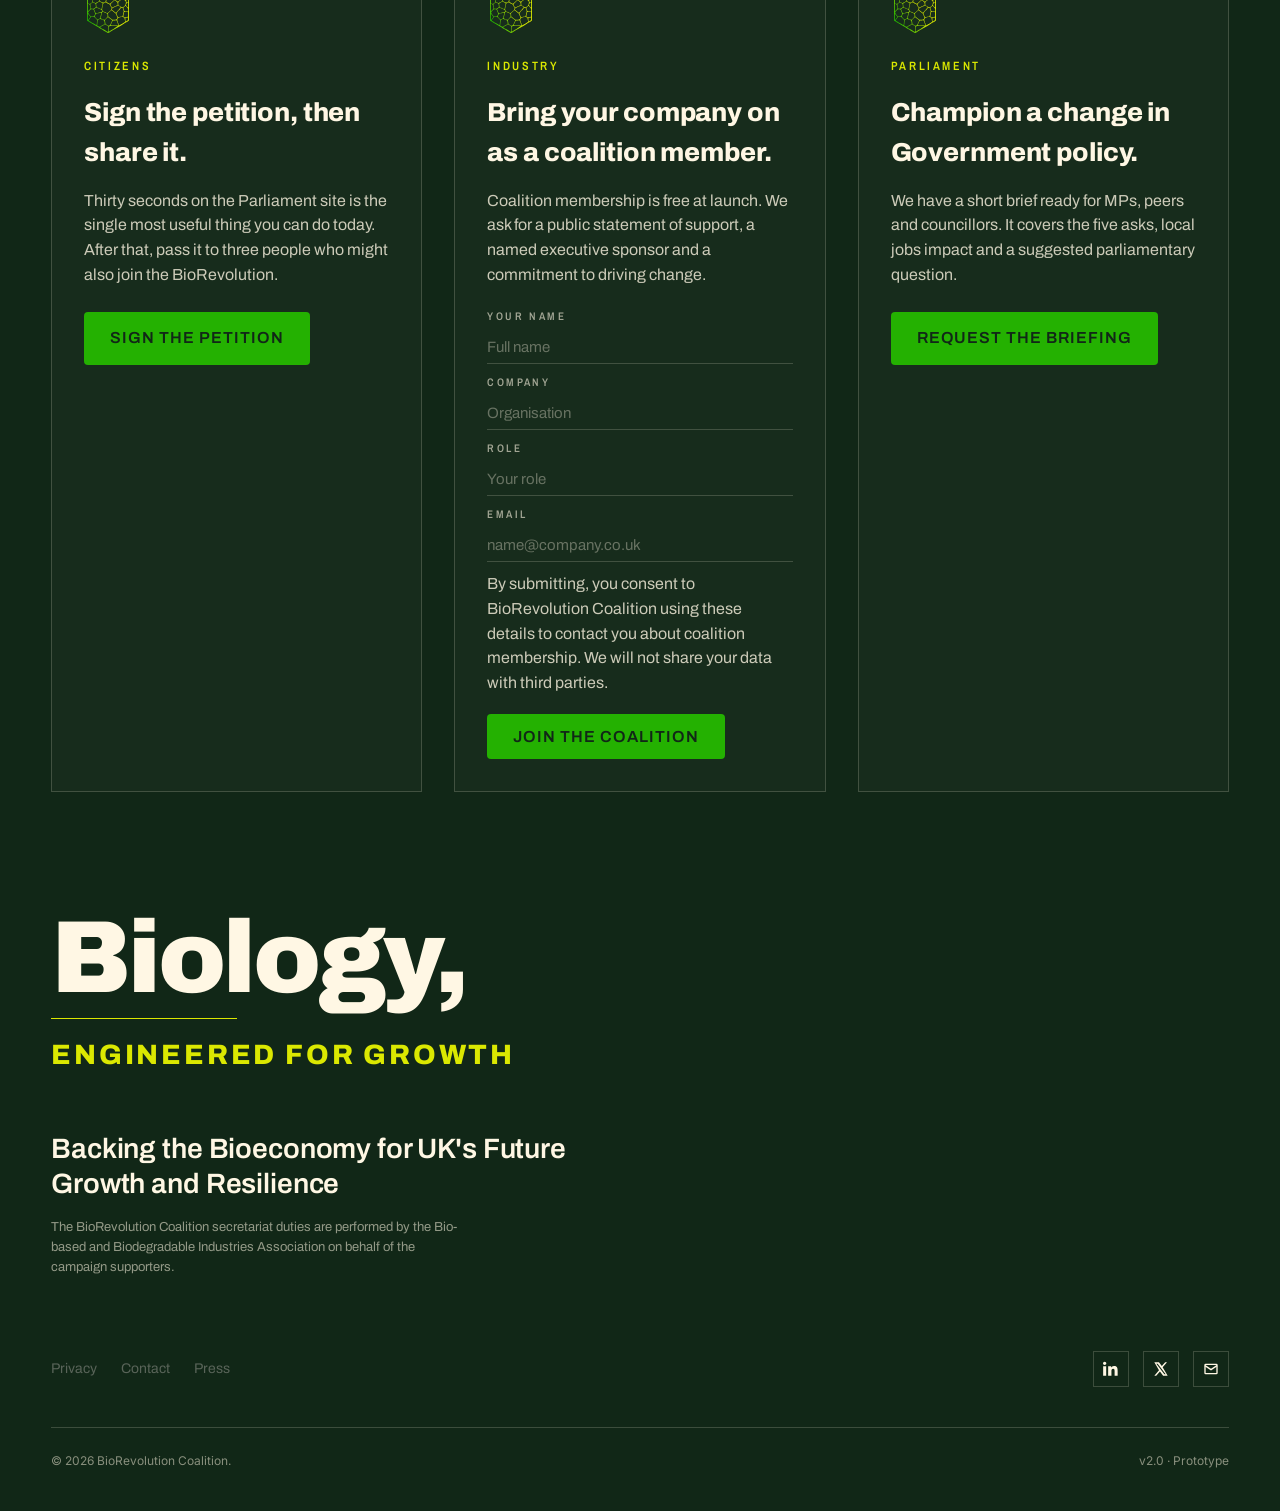
==== commit cdc1d706: "Fetch and display petition count with progress bar update" ====
--- a/site/index.html
+++ b/site/index.html
@@ -133,7 +133,7 @@
         <div class="progress" aria-label="Petition progress">
           <div class="petition-status">Petition is not yet live - <a href="https://petition.parliament.uk/petitions/767417/moderation-info" target="_blank" rel="noopener">awaiting approval</a></div>
           <div class="count" id="petitionCount"></div>
-          <div class="track"><div class="fill" id="petitionFill" style="width: 0.17%;"></div></div>
+          <div class="track"><div class="fill" id="petitionFill" style="width: 0;"></div></div>
           <div class="cap">Of 10,000 signatures needed for government response</div>
         </div>
 
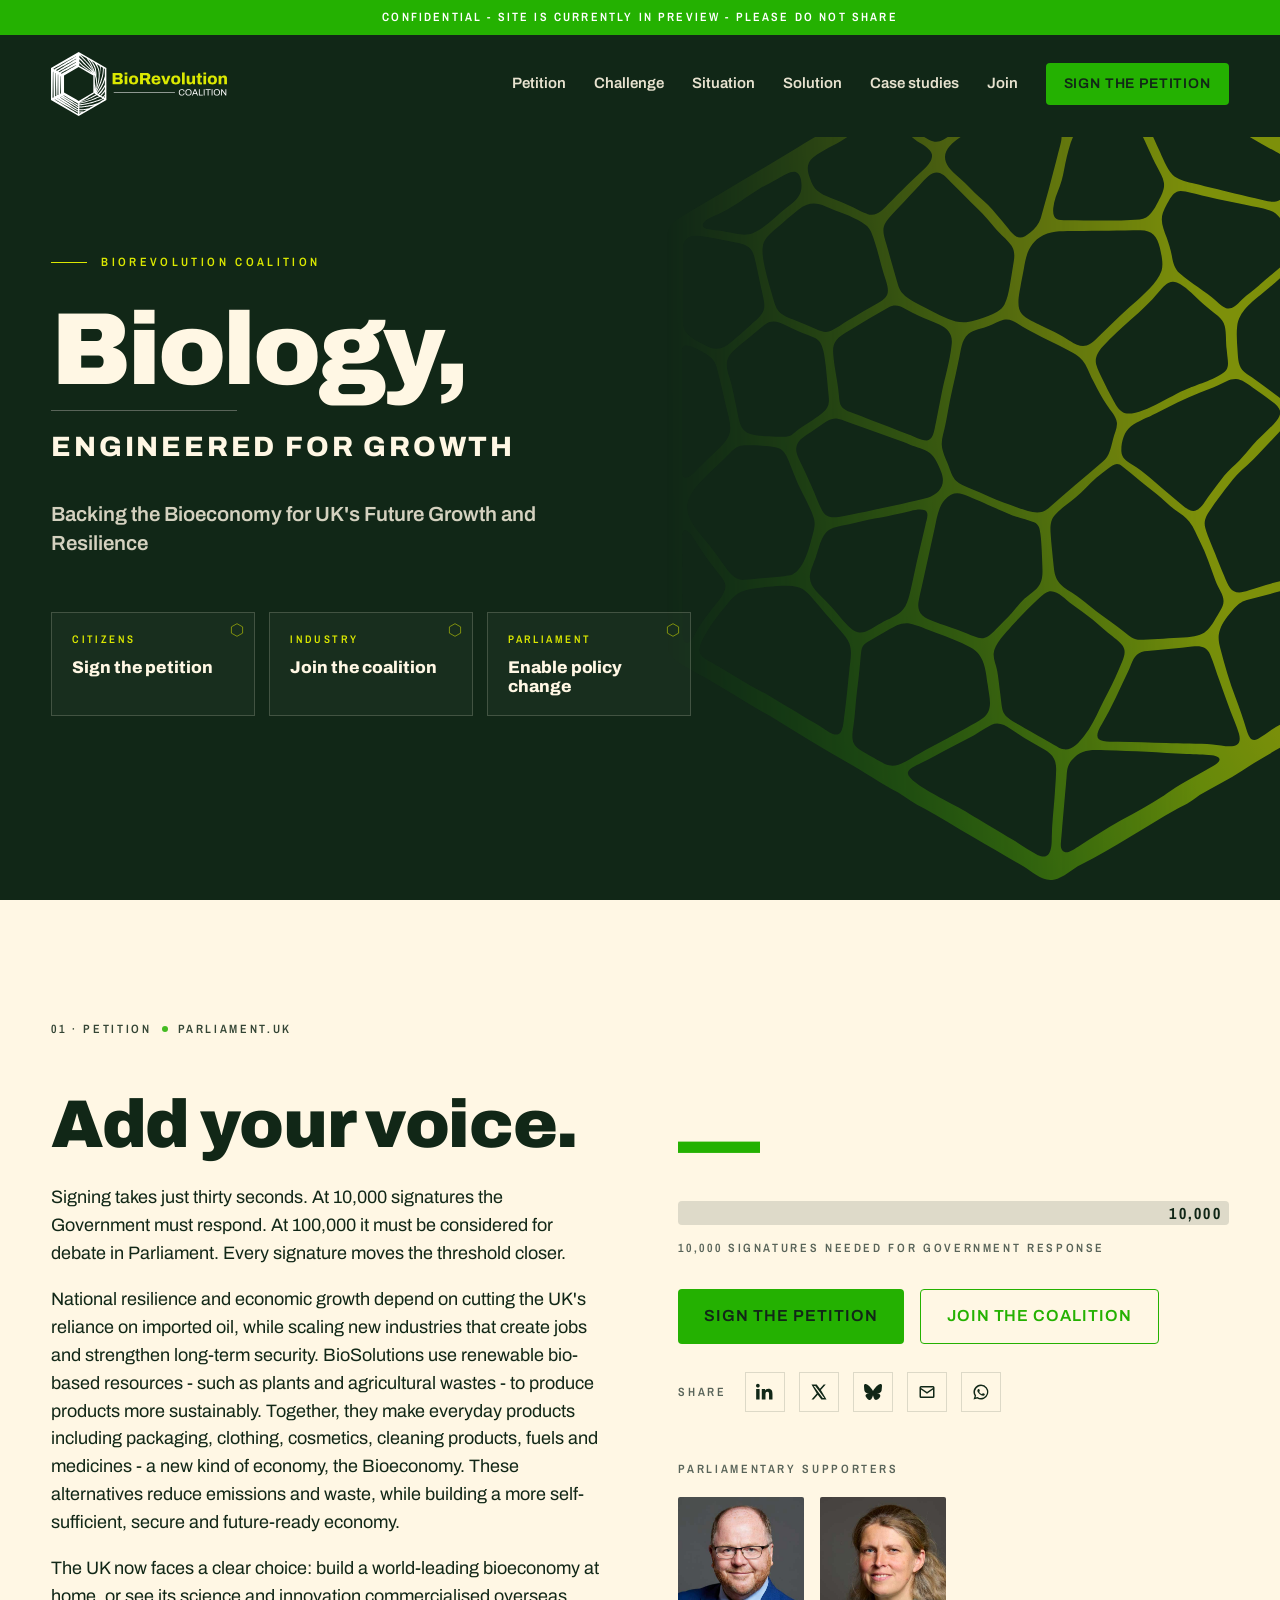
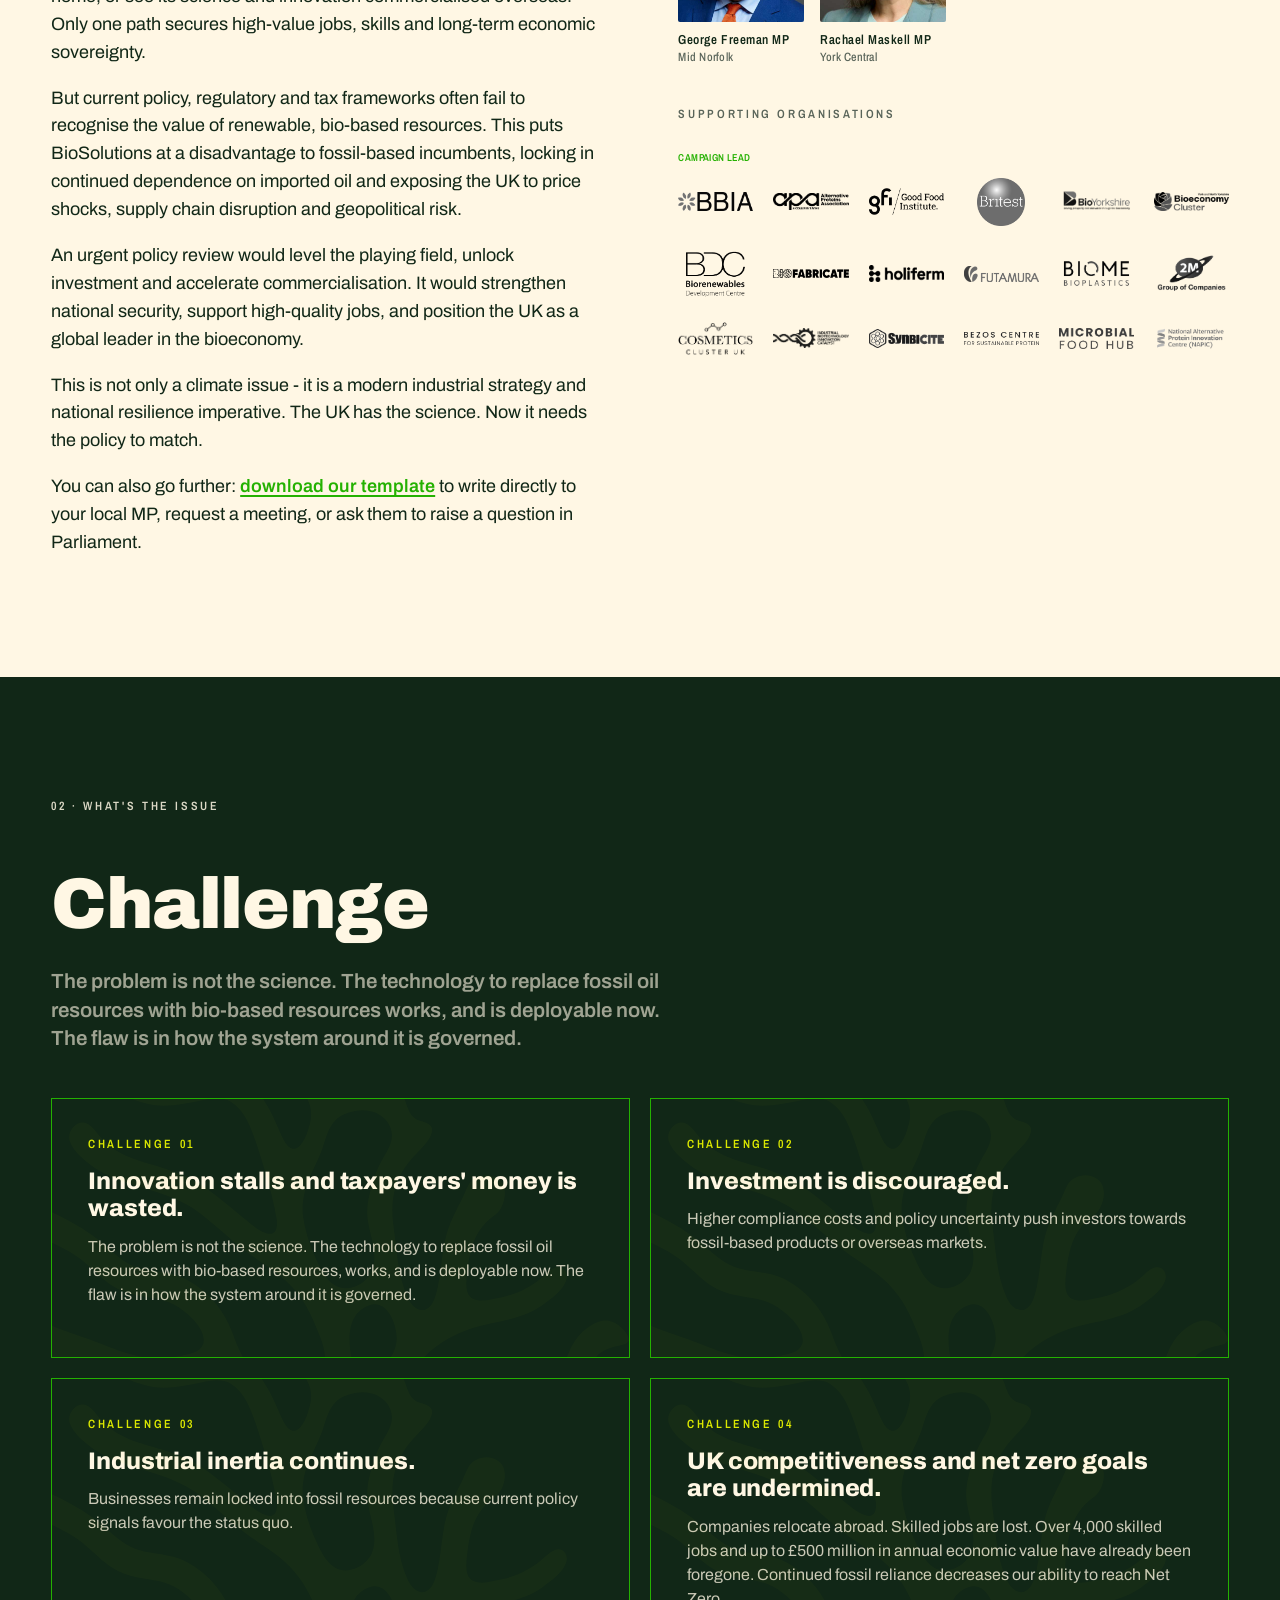
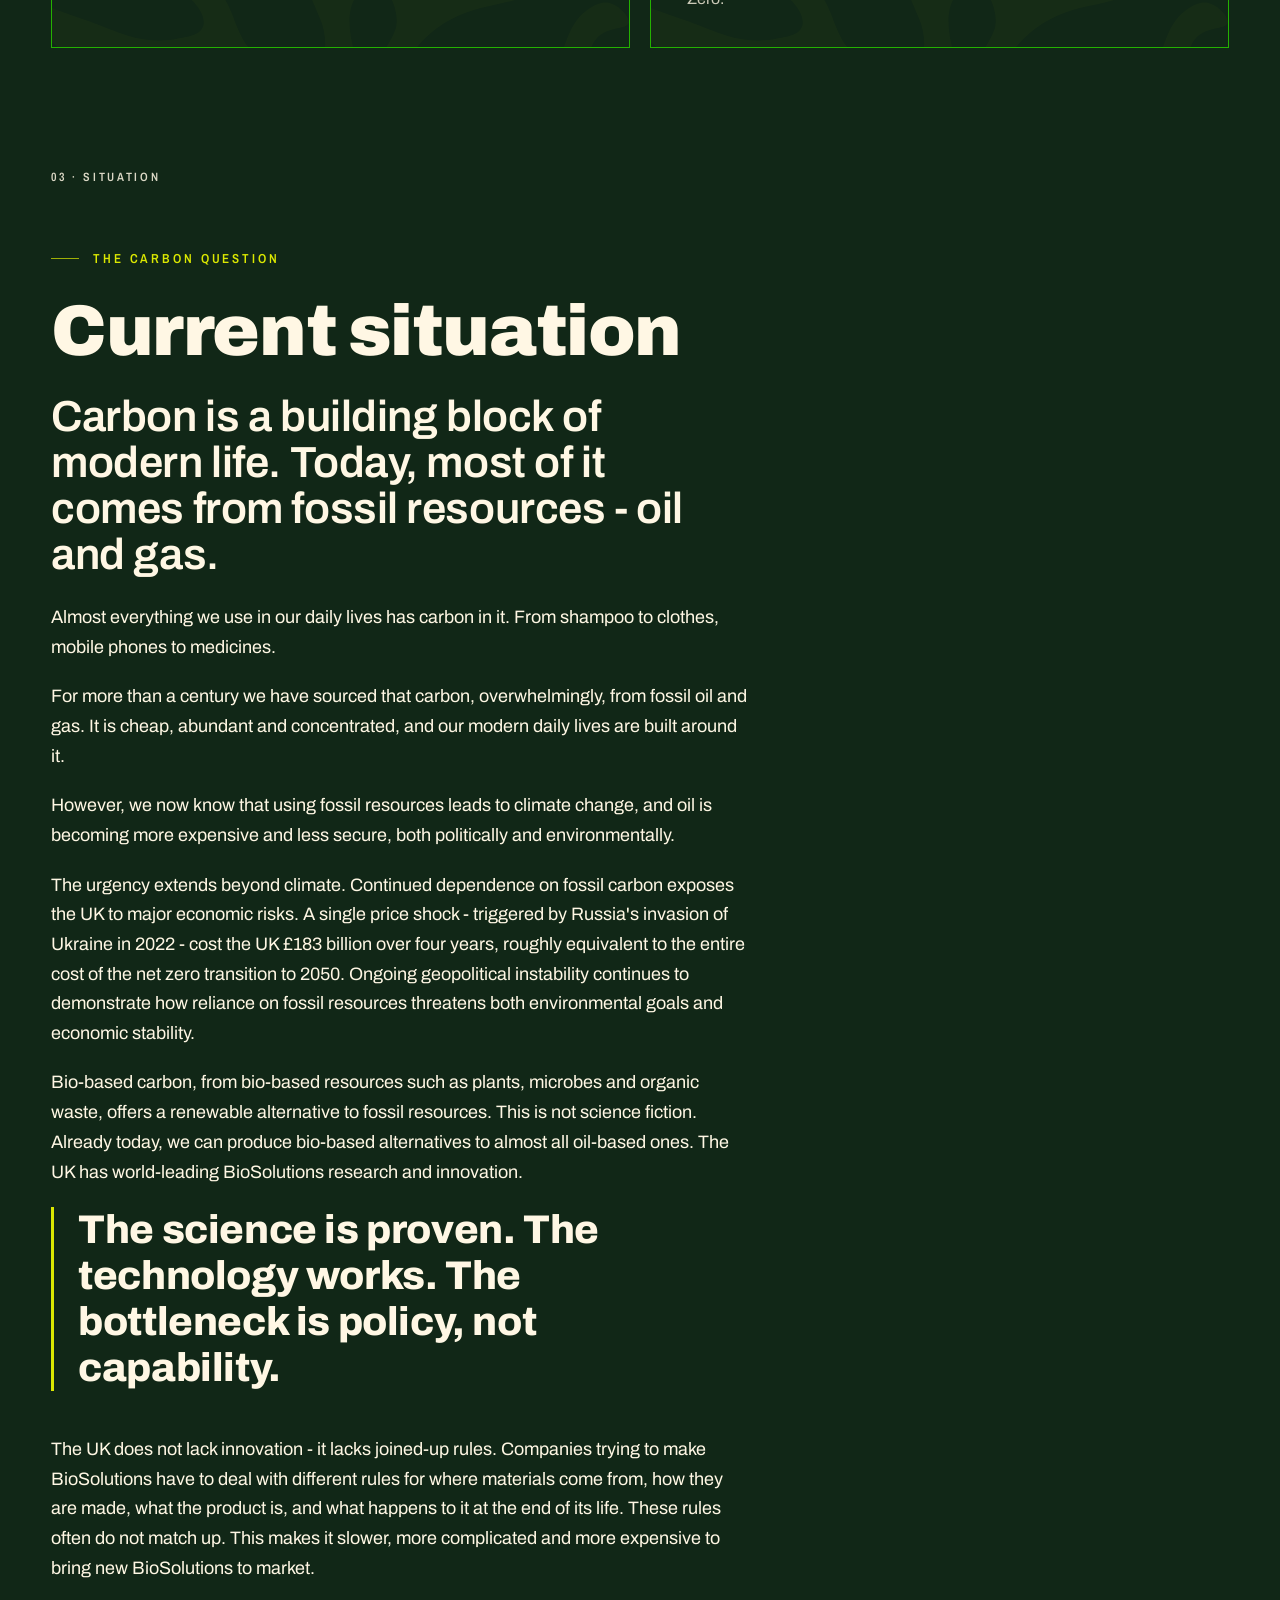
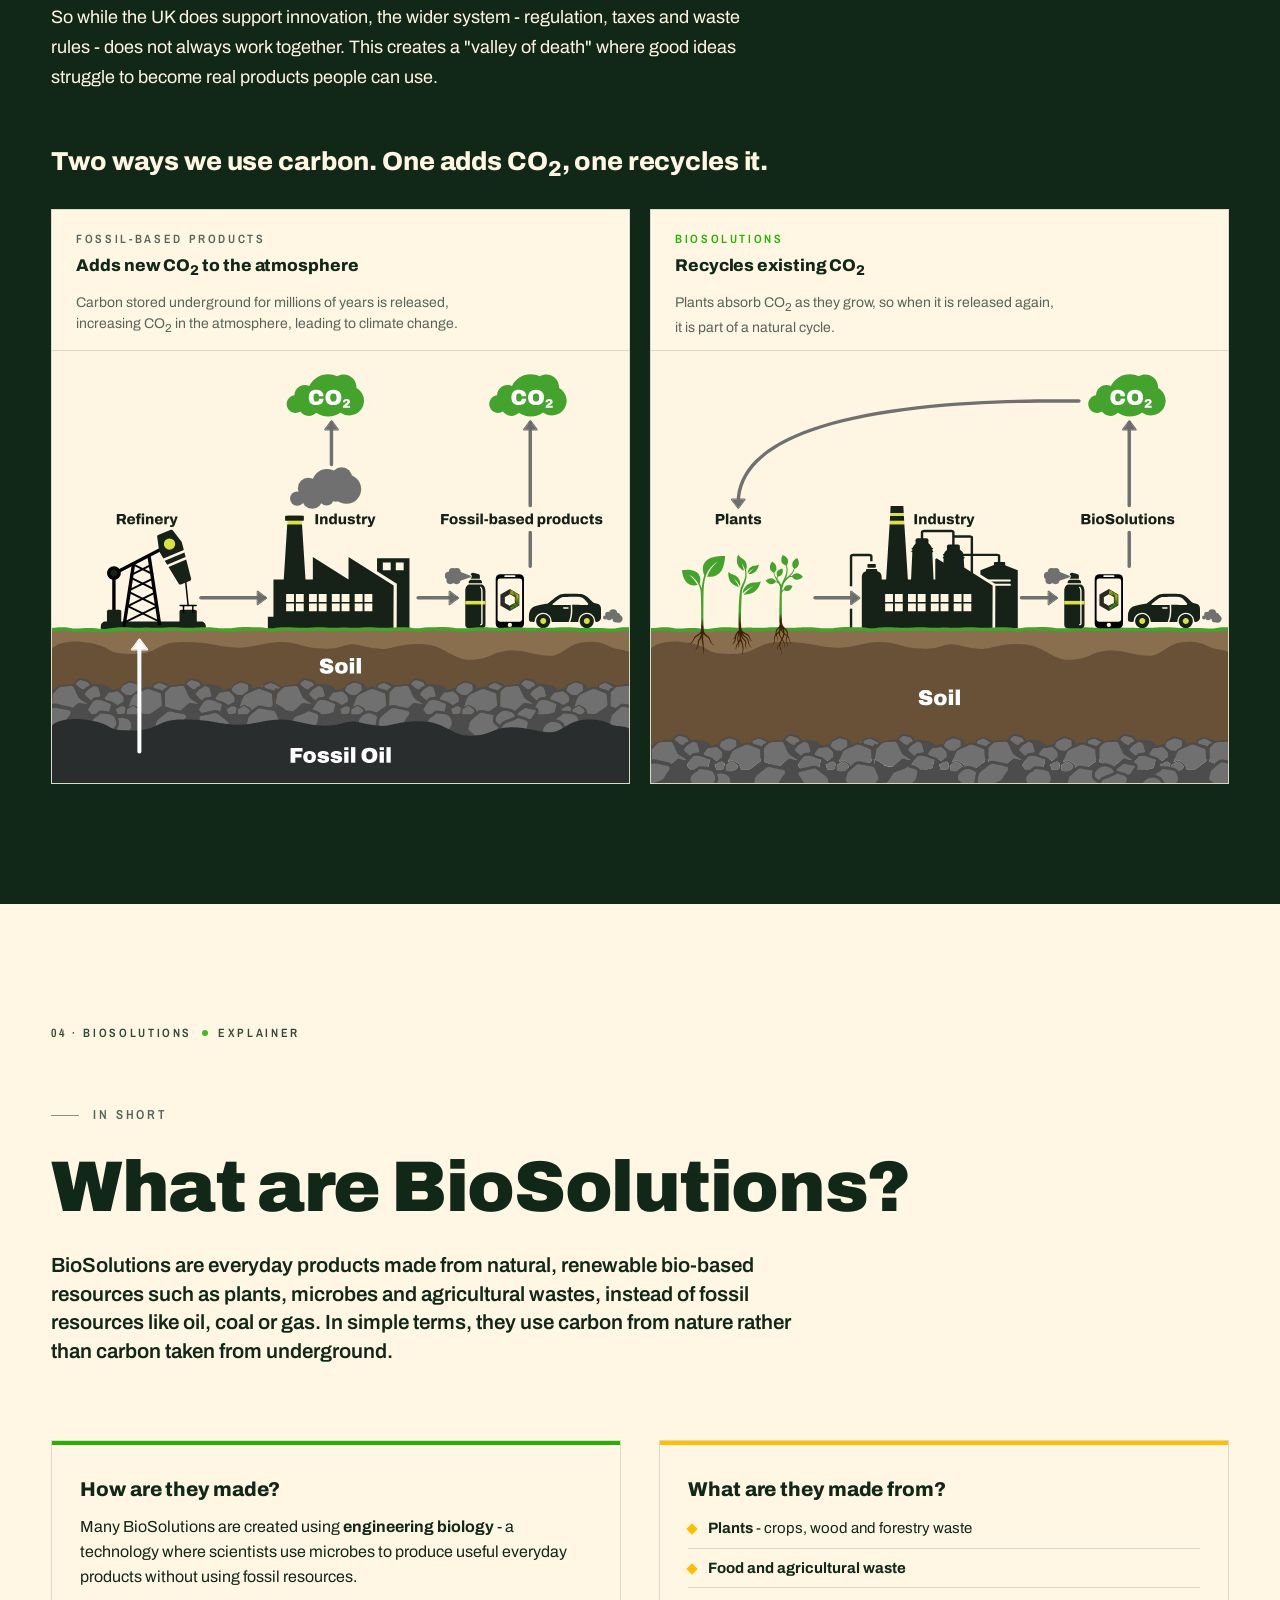
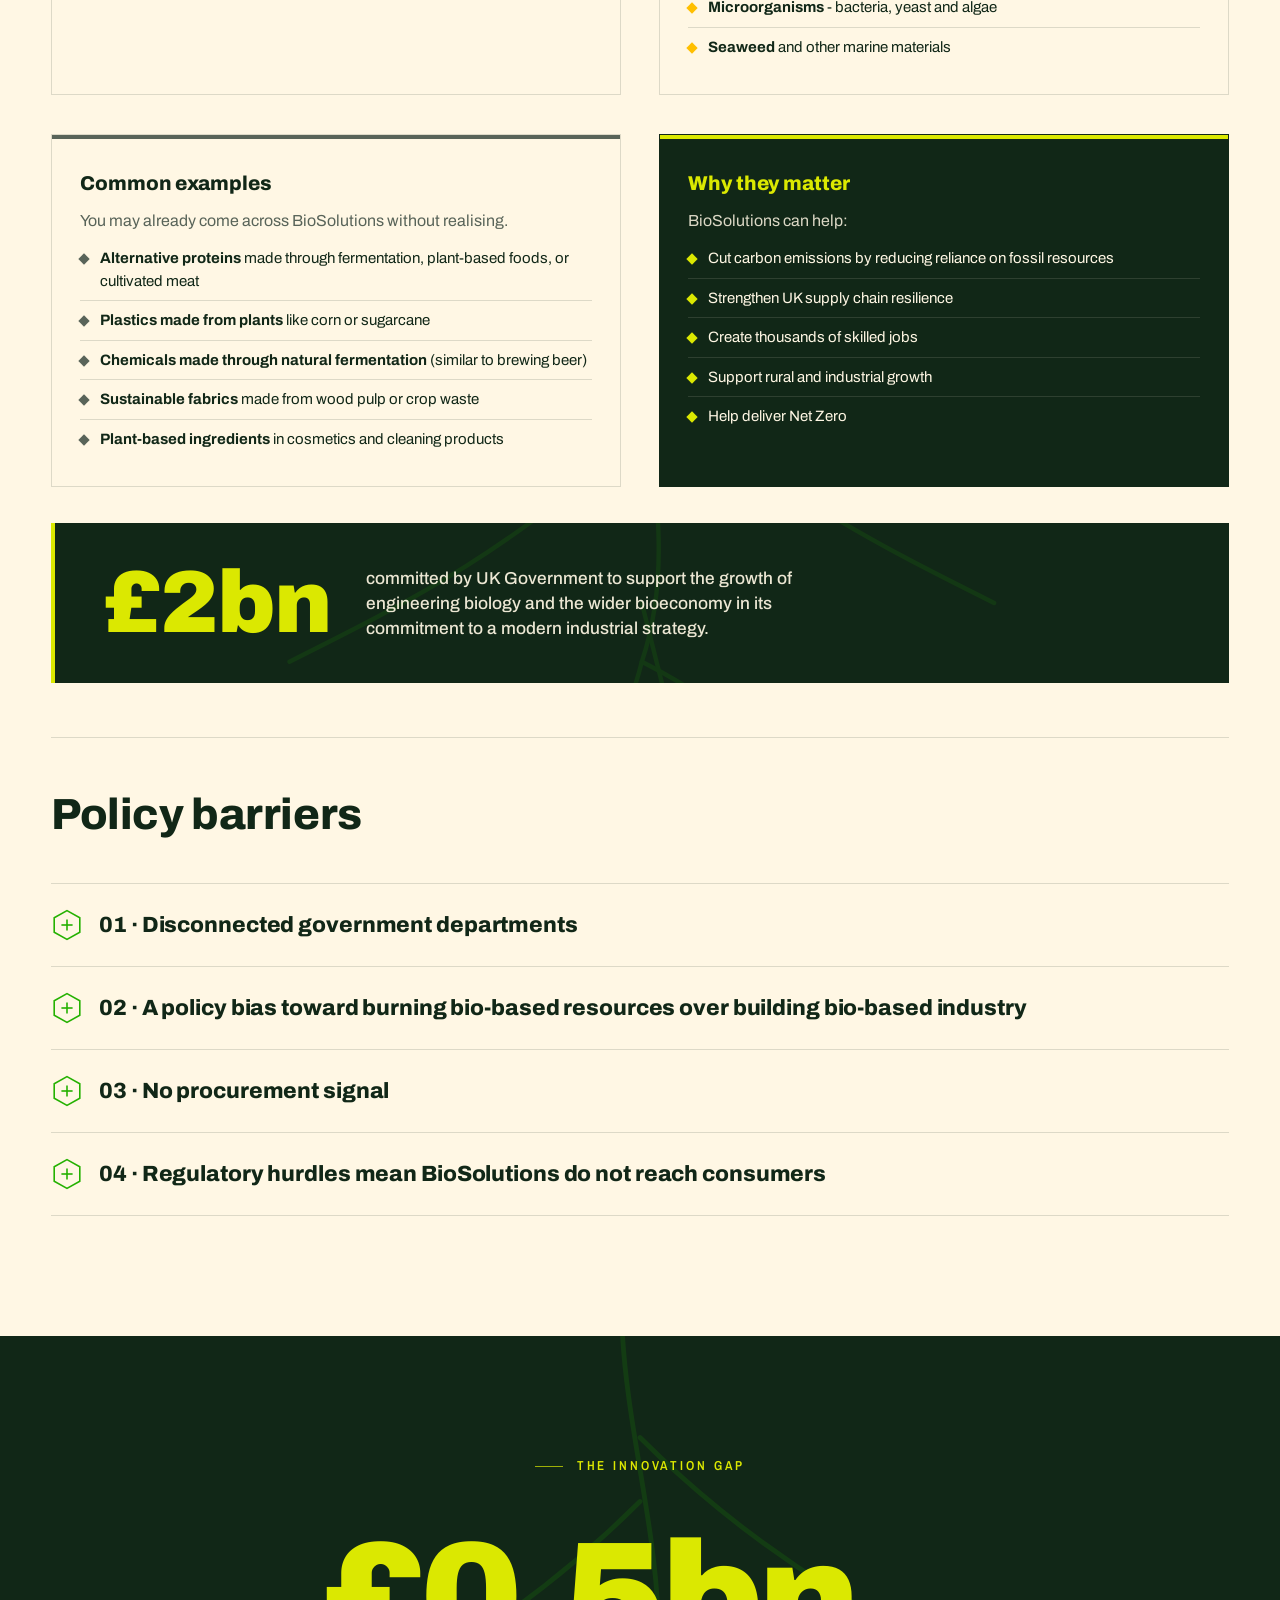
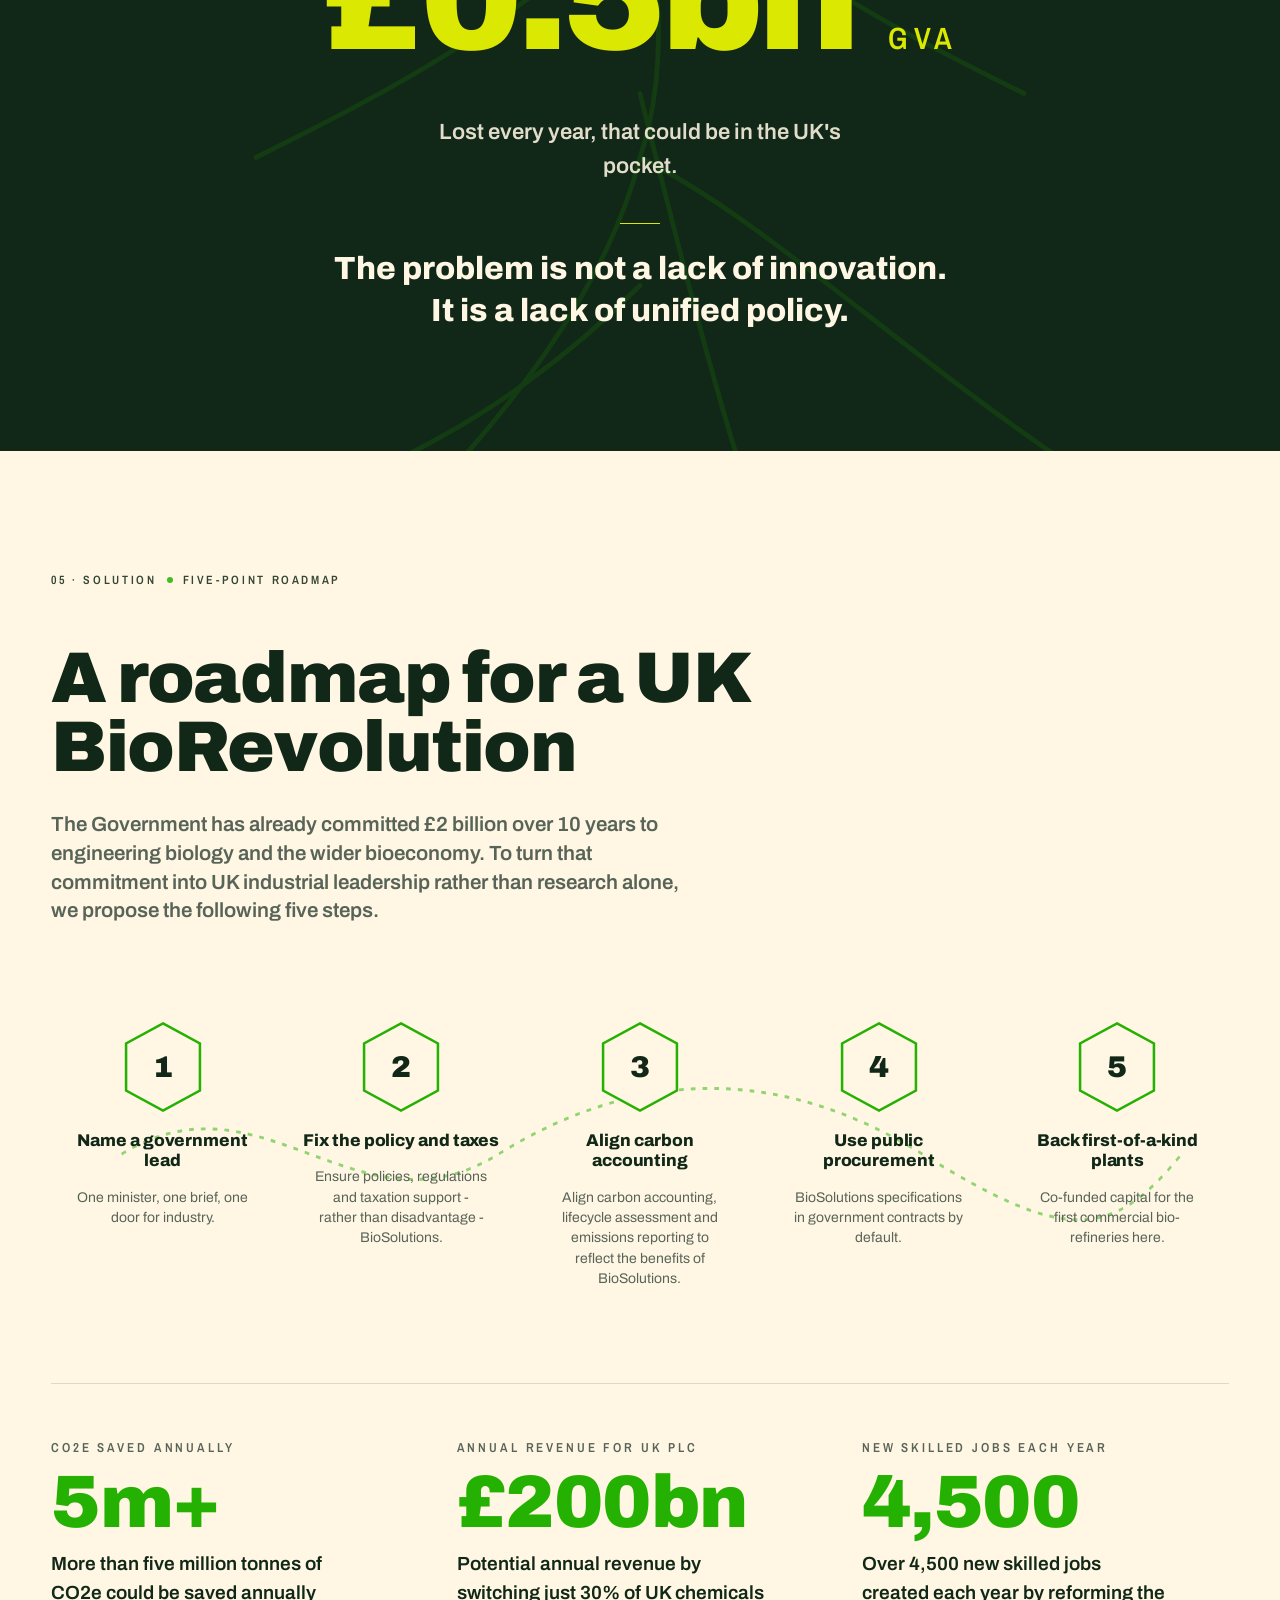
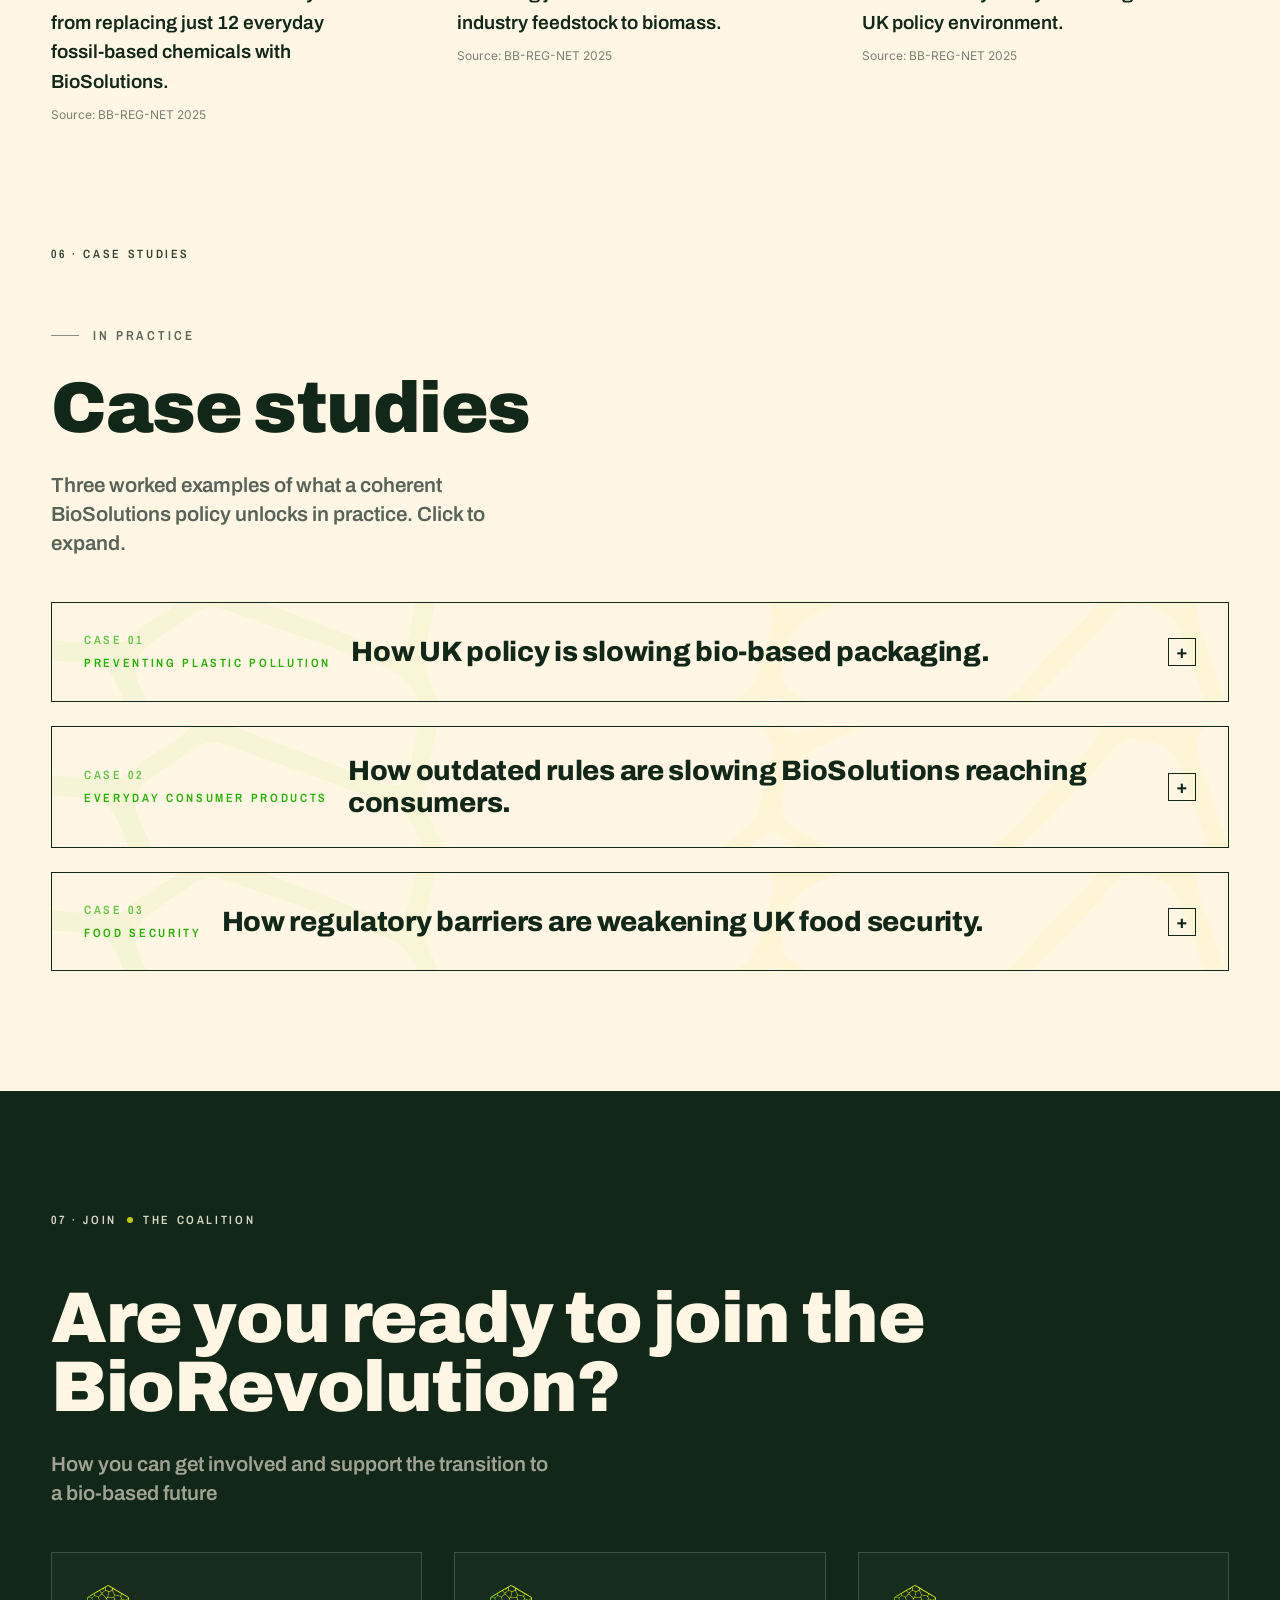
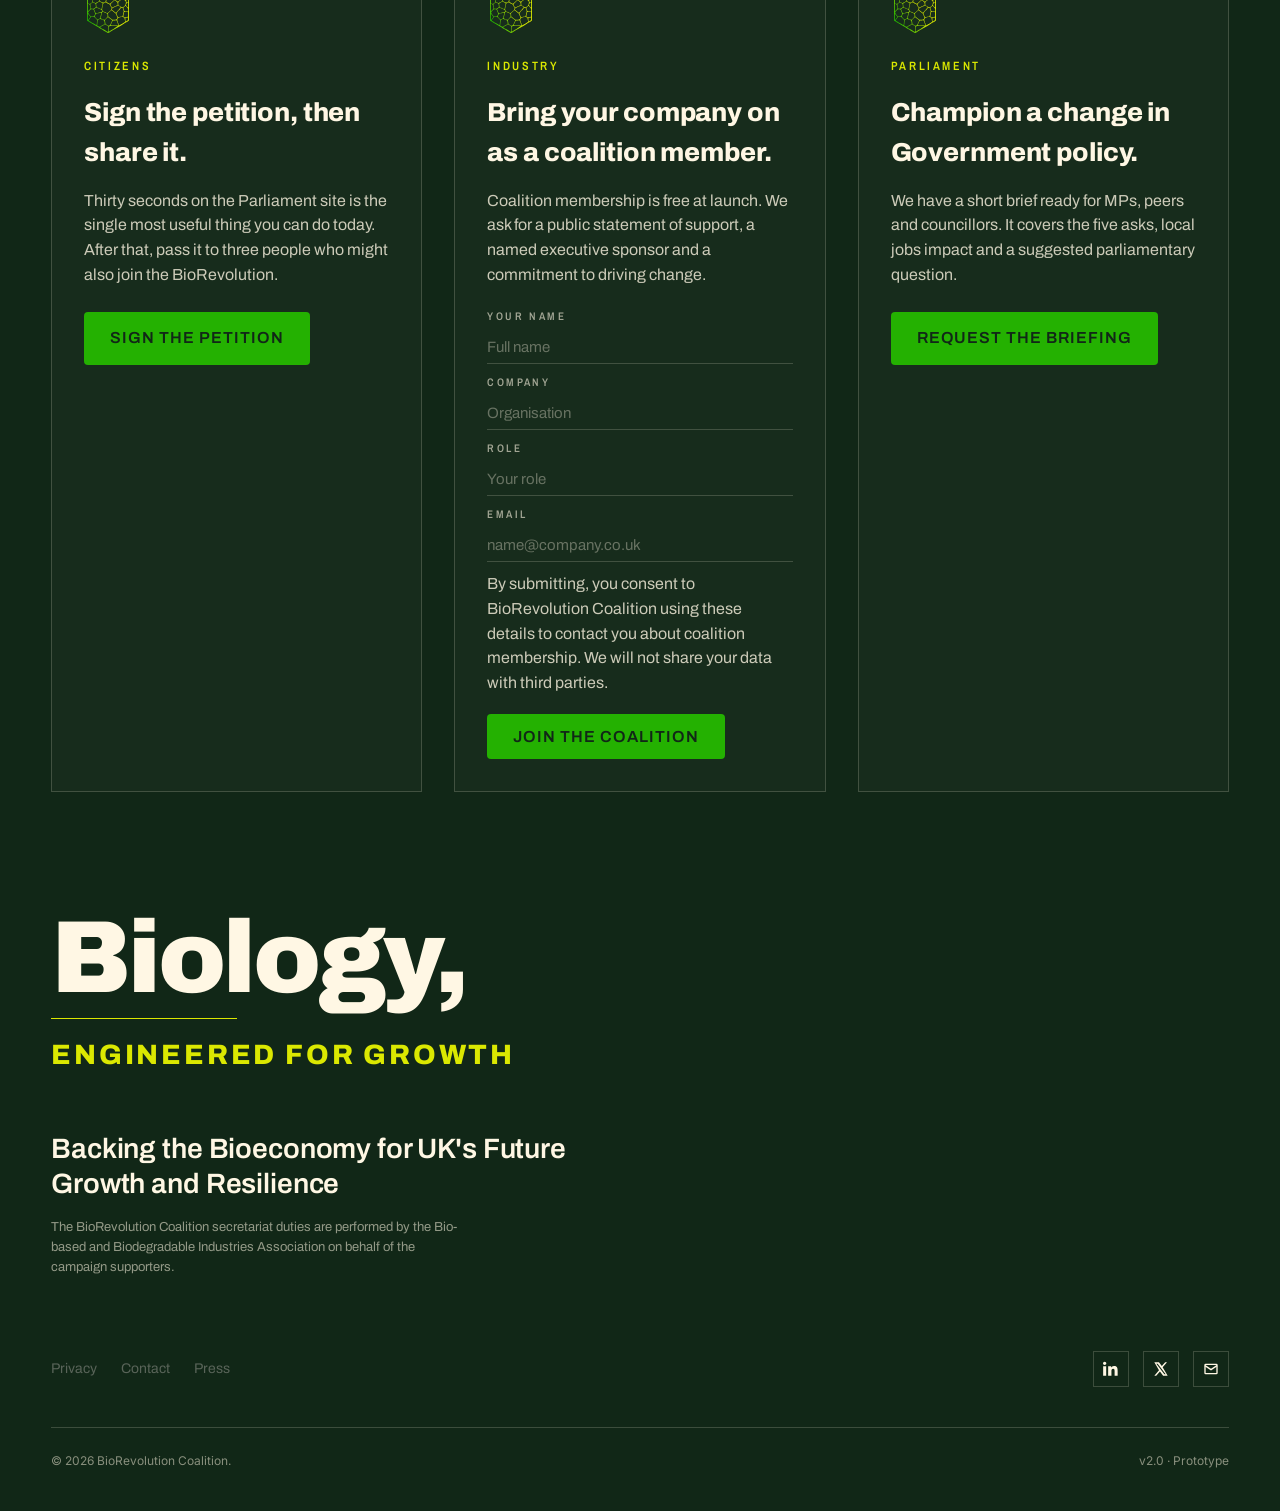
==== commit fd25a8a0: "Update petition progress display with goal tick and remove placeholder text" ====
--- a/site/index.html
+++ b/site/index.html
@@ -131,10 +131,9 @@
 
       <div>
         <div class="progress" aria-label="Petition progress">
-          <div class="petition-status">Petition is not yet live - <a href="https://petition.parliament.uk/petitions/767417/moderation-info" target="_blank" rel="noopener">awaiting approval</a></div>
           <div class="count" id="petitionCount"></div>
-          <div class="track"><div class="fill" id="petitionFill" style="width: 0;"></div></div>
-          <div class="cap">Of 10,000 signatures needed for government response</div>
+          <div class="track"><div class="fill" id="petitionFill" style="width: 0;"></div><span class="goal-tick">10,000</span></div>
+          <div class="cap">10,000 signatures needed for government response</div>
         </div>
 
         <div class="btn-row" style="margin-top: 32px;">
@@ -161,8 +160,6 @@
             <svg viewBox="0 0 24 24" fill="currentColor" aria-hidden="true"><path d="M12 2a10 10 0 00-8.46 15.3L2 22l4.85-1.27A10 10 0 1012 2zm0 18a8 8 0 01-4.08-1.12l-.29-.17-2.88.75.77-2.8-.19-.3A8 8 0 1112 20zm4.55-5.58c-.25-.12-1.47-.72-1.7-.8s-.4-.12-.56.13-.64.8-.79.97-.29.19-.54.06a6.5 6.5 0 01-1.92-1.19 7.22 7.22 0 01-1.33-1.66c-.14-.24 0-.37.11-.49s.25-.29.37-.43a1.72 1.72 0 00.24-.41.45.45 0 000-.43c-.06-.12-.56-1.35-.77-1.84s-.4-.42-.56-.43h-.47a.9.9 0 00-.65.3 2.74 2.74 0 00-.86 2.05 4.75 4.75 0 001 2.5 10.89 10.89 0 004.15 3.67 4.8 4.8 0 002.93.61 2.48 2.48 0 001.63-1.15 2.02 2.02 0 00.14-1.15c-.06-.1-.23-.17-.48-.29z"/></svg>
           </a>
         </div>
-
-        <p class="caption" style="margin-top: 20px;">Counter will update from petition.parliament.uk when petition is approved <!-- PLACEHOLDER: prototype uses hard-coded value; wire to API in phase 4 --></p>
 
         <div class="supporters-block">
           <h3 class="supporters-title">Parliamentary Supporters</h3>
--- a/site/styles.css
+++ b/site/styles.css
@@ -466,6 +466,19 @@
   background: var(--leaf-green);
   transition: width 1200ms var(--ease-organic);
 }
+.progress .goal-tick {
+  position: absolute;
+  right: 7px;
+  top: 50%;
+  transform: translateY(-50%);
+  font-family: var(--font-narrow);
+  font-weight: 700;
+  font-size: 16px;
+  letter-spacing: .14em;
+  color: var(--forest-ink);
+  pointer-events: none;
+}
+.dark .progress .goal-tick { color: var(--cream); }
 .progress .cap {
   font-family: var(--font-narrow);
   font-weight: 600; font-size: 12px;
